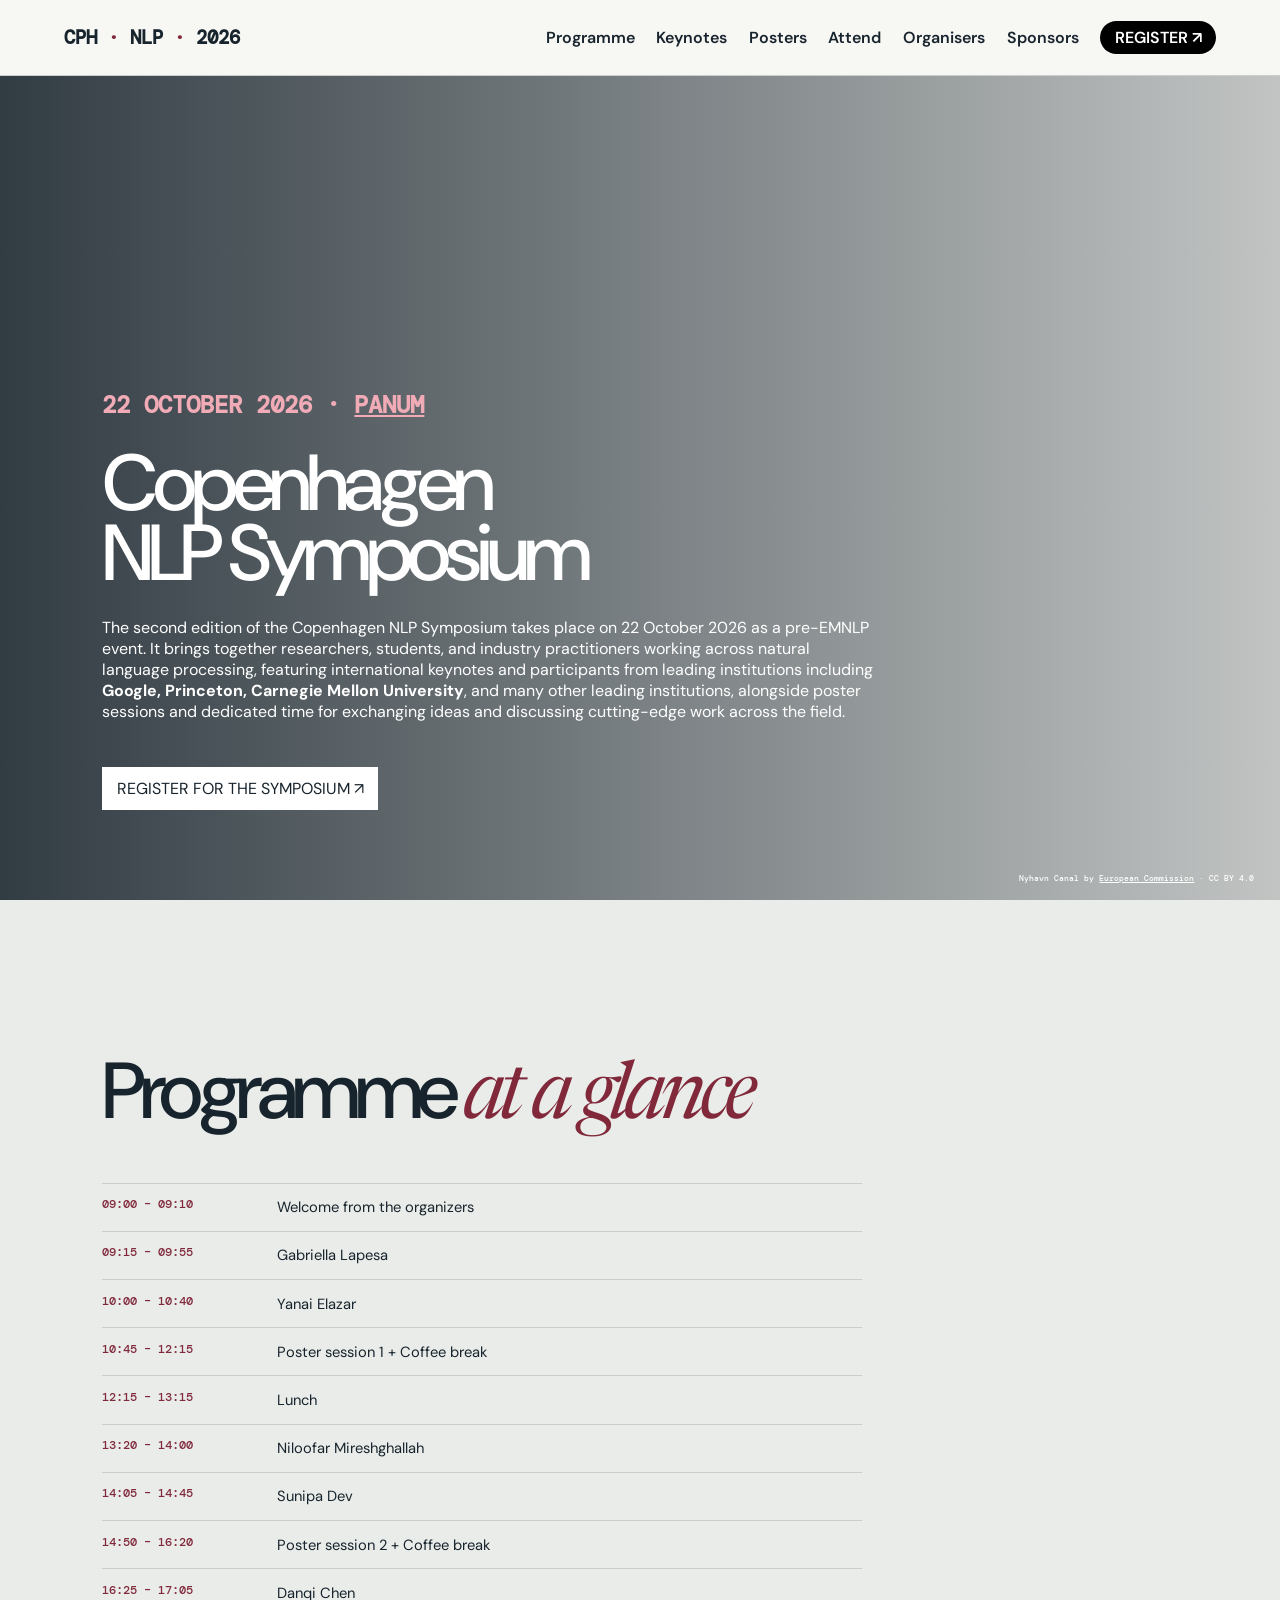
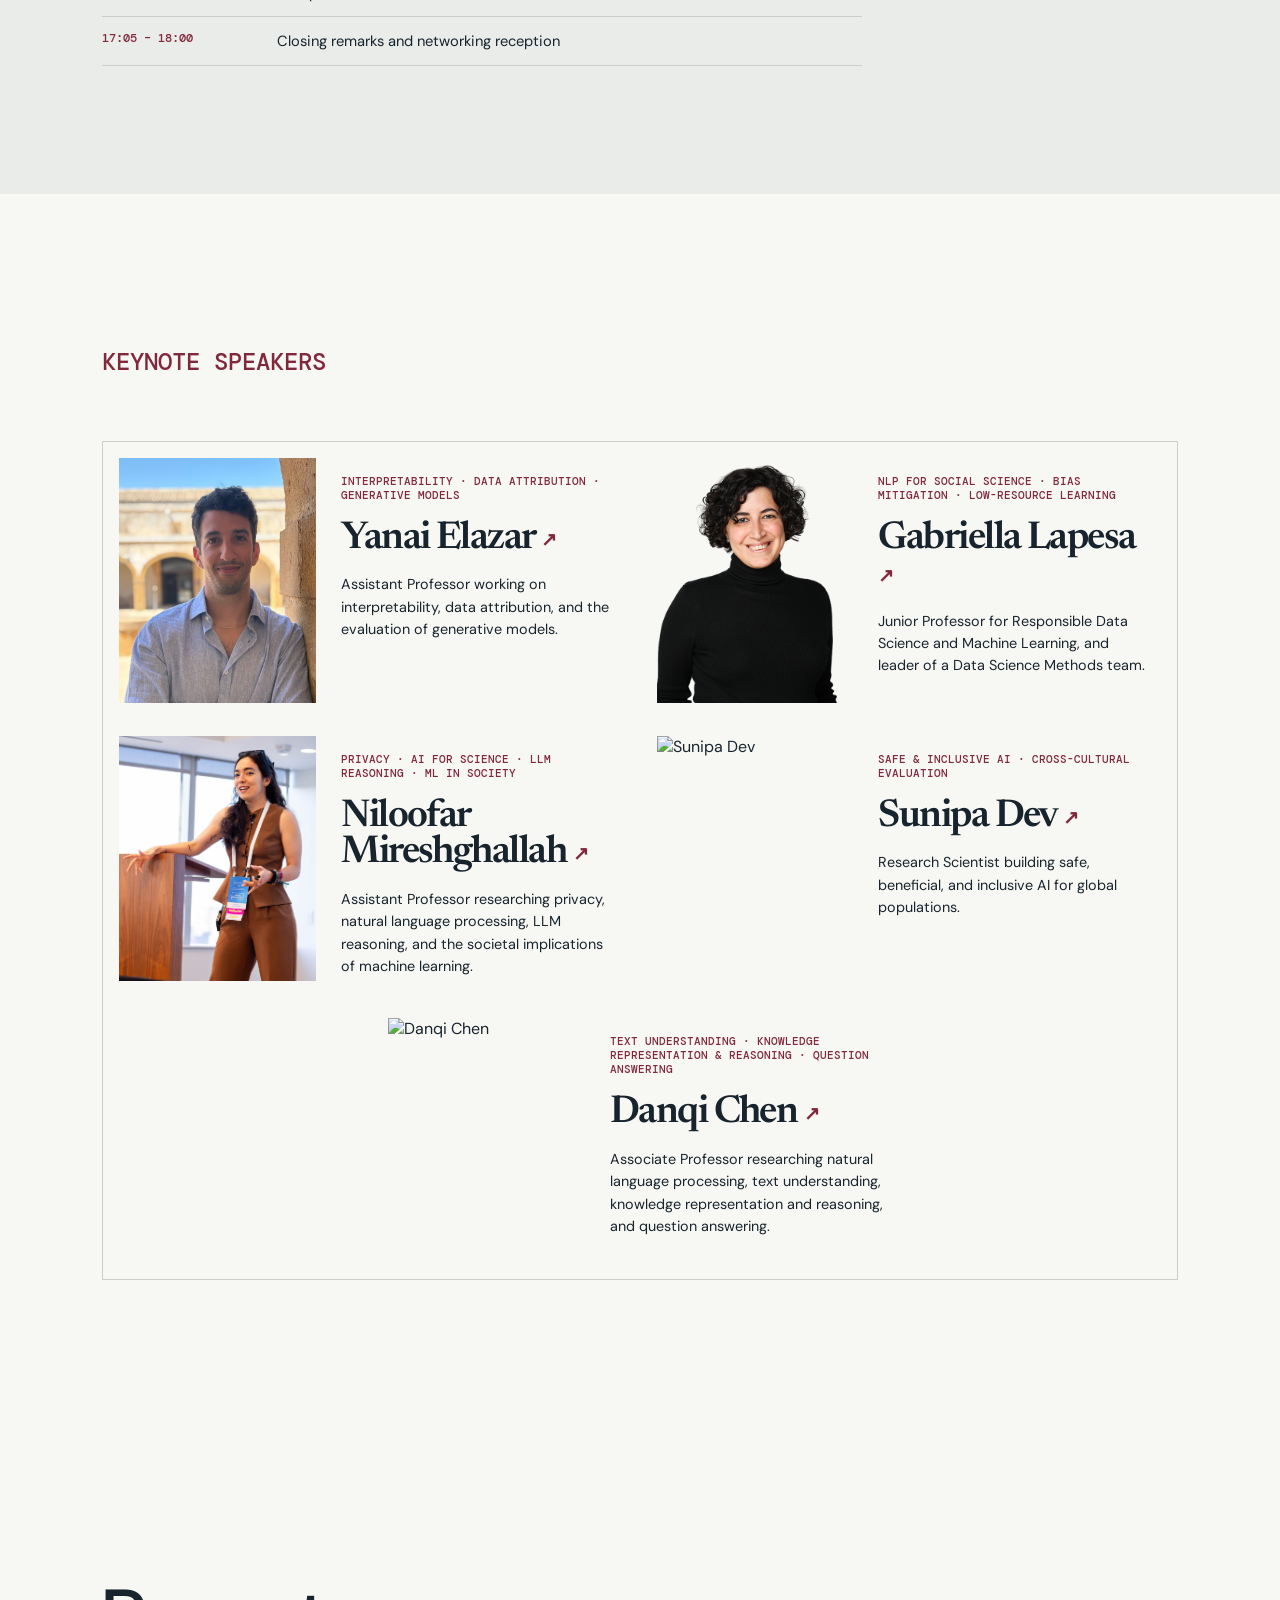
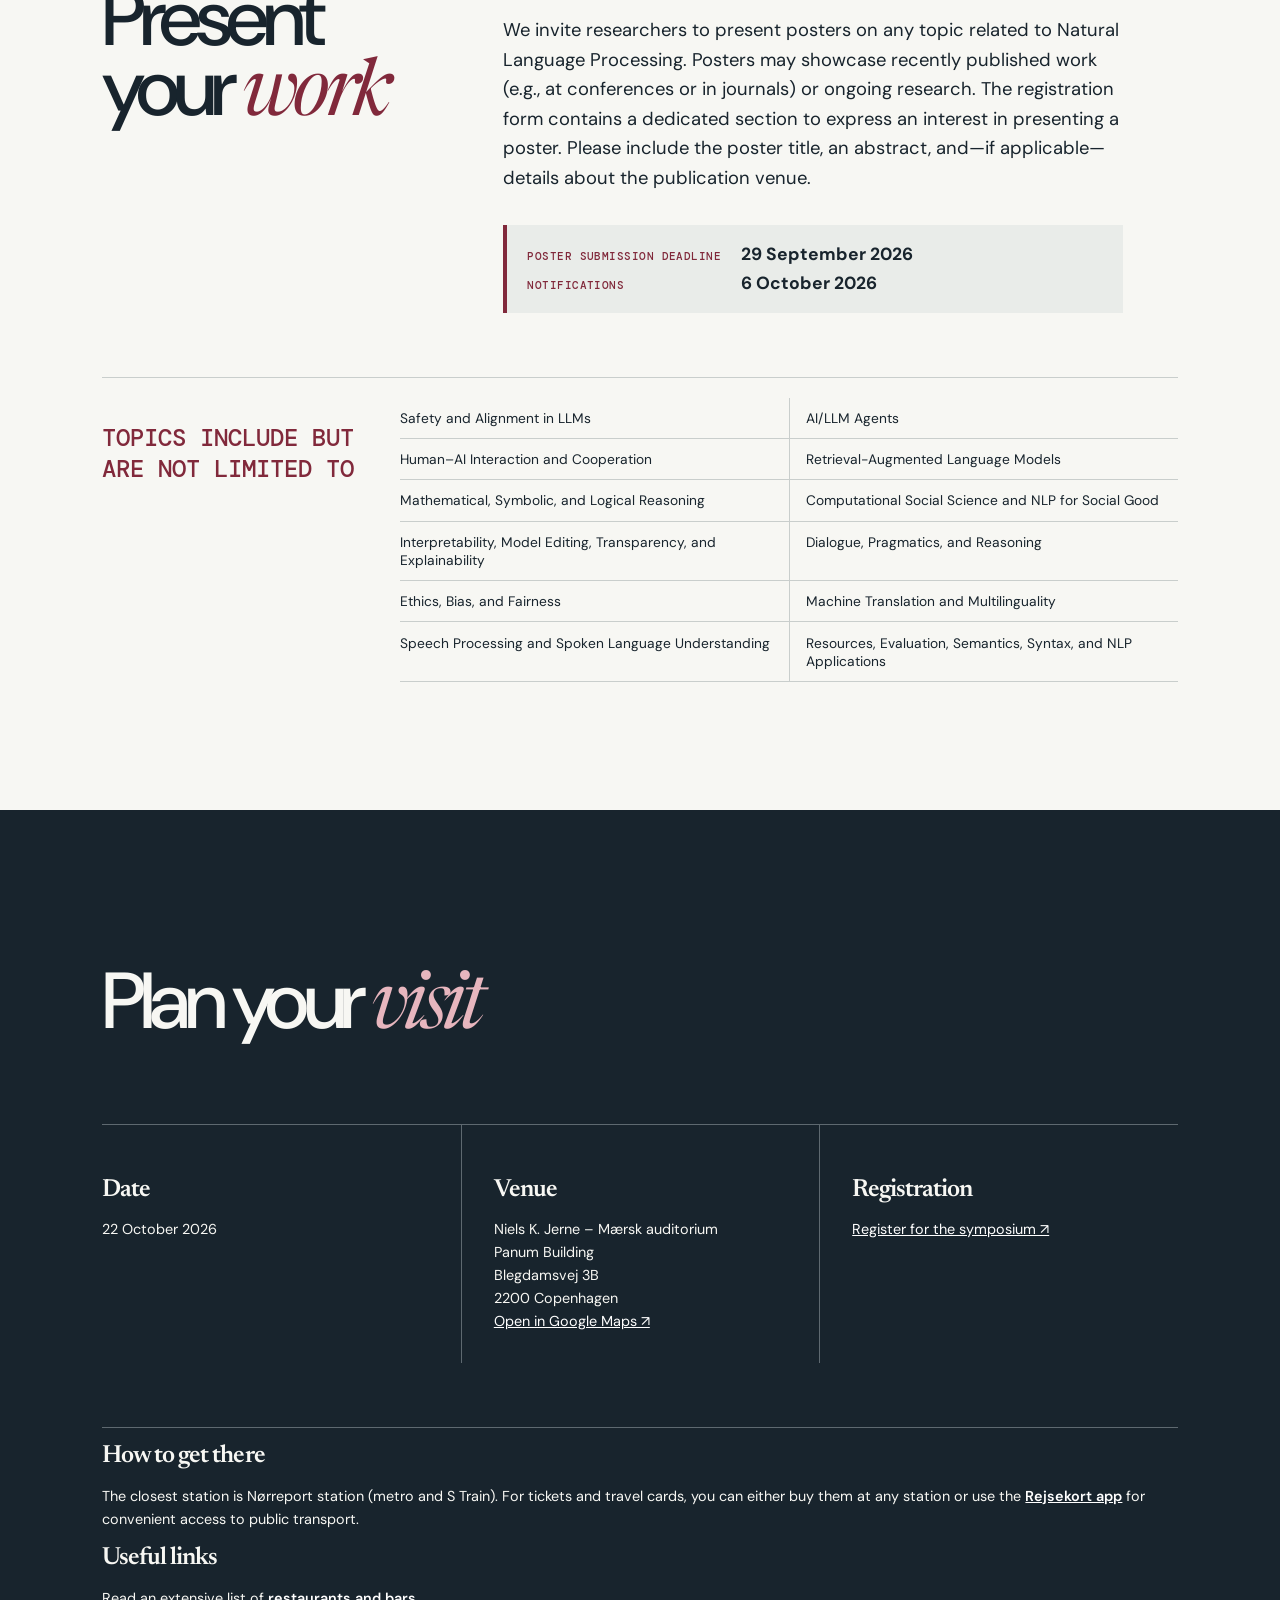
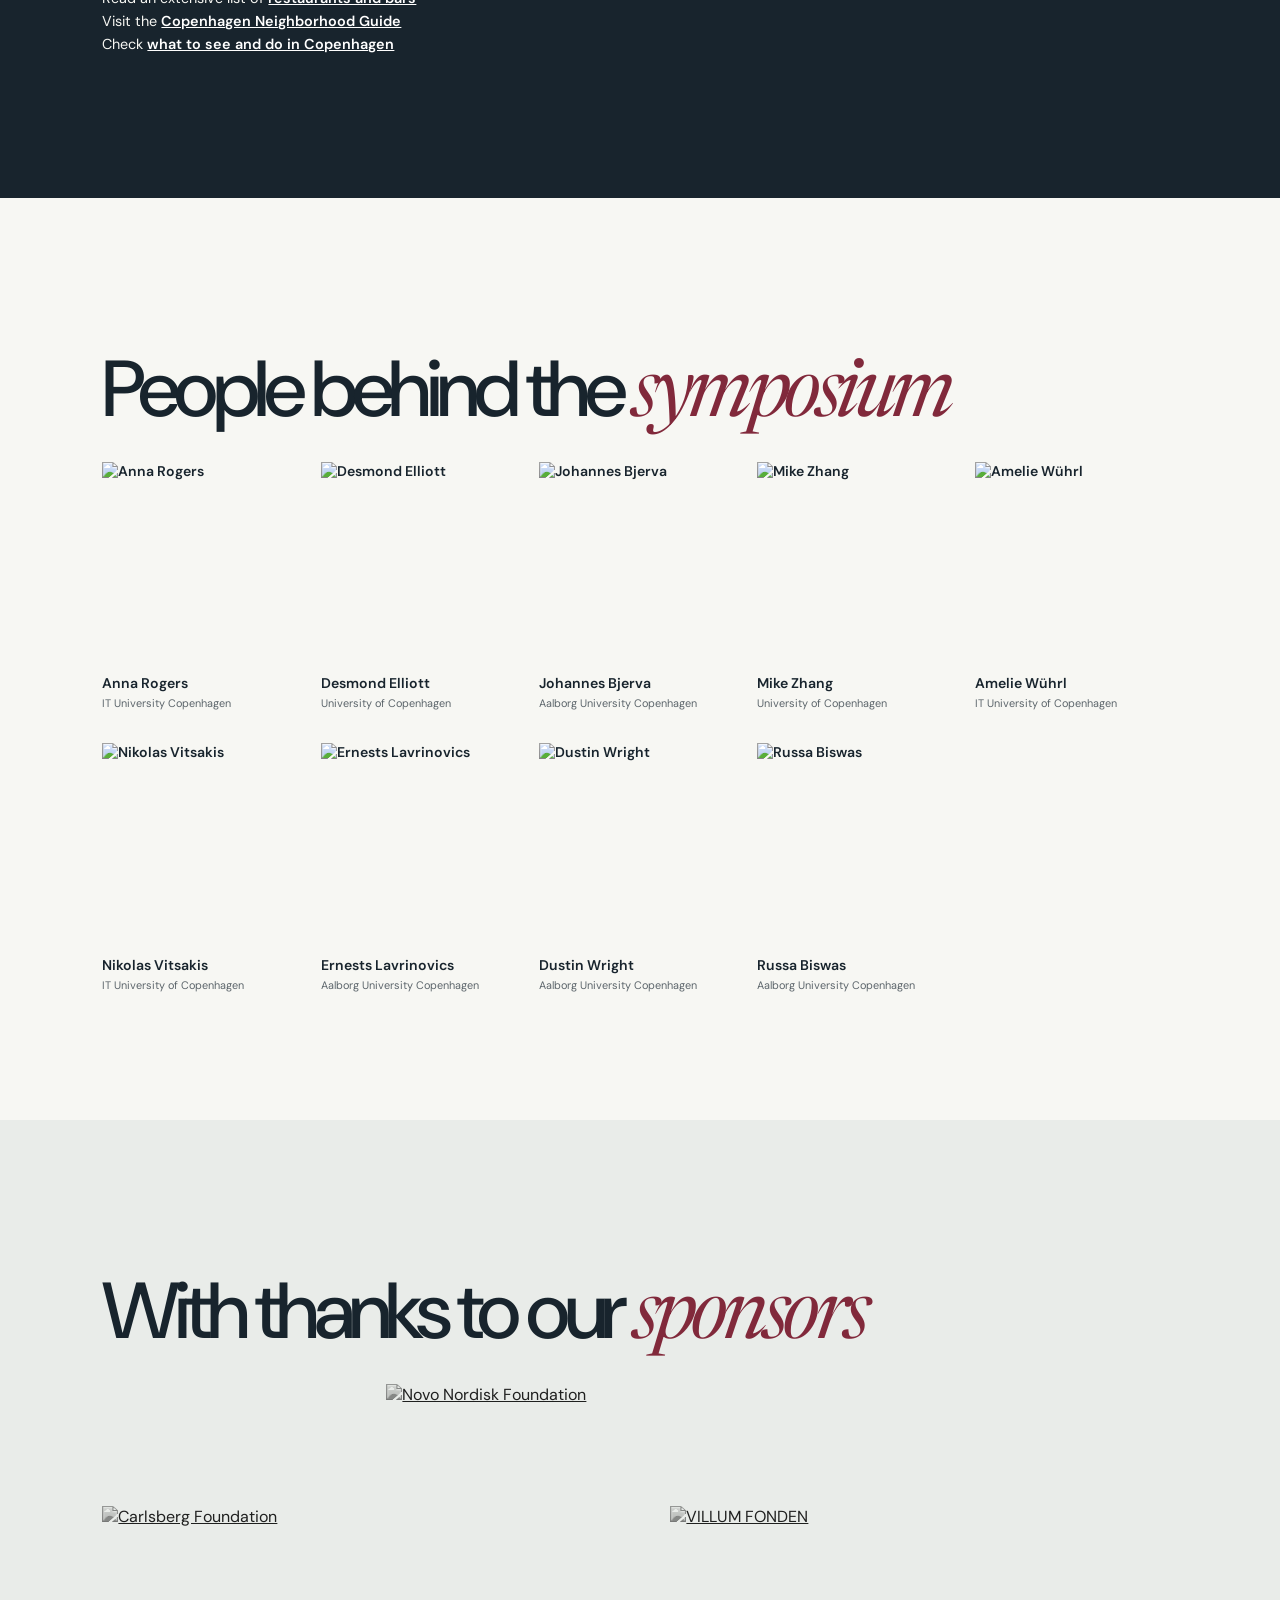
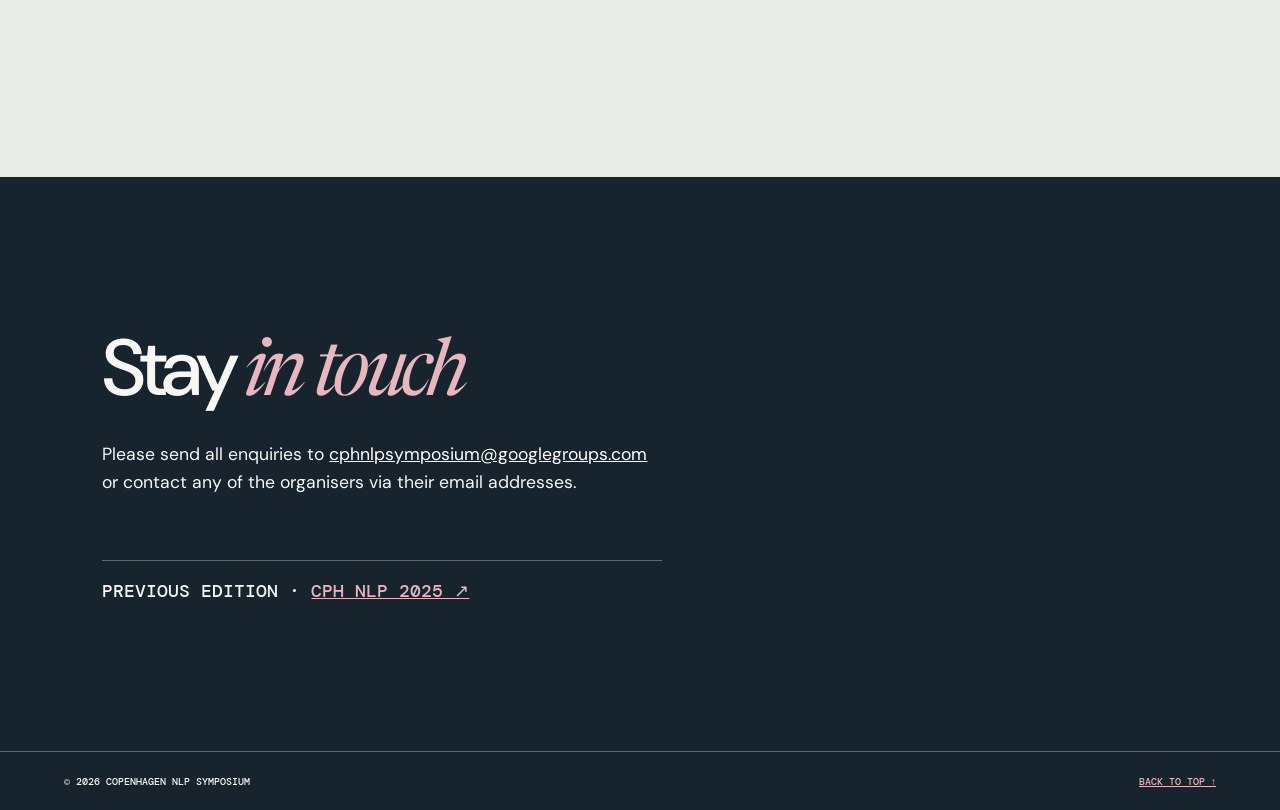
==== index.html @ a3a98eb3 "Add Danqi Chen keynote details" ====
<!doctype html><html lang="en"><head><meta charset="UTF-8"><meta name="viewport" content="width=device-width, initial-scale=1.0"><meta name="description" content="Copenhagen NLP Symposium 2026"><title>CPH NLP 2026</title><link rel="preconnect" href="https://fonts.googleapis.com"><link rel="preconnect" href="https://fonts.gstatic.com" crossorigin><link href="https://fonts.googleapis.com/css2?family=DM+Mono:wght@400;500&family=DM+Sans:wght@400;500;600;700&family=Newsreader:opsz,wght@6..72,400;6..72,500&display=swap" rel="stylesheet"><link rel="stylesheet" href="styles.css"></head>
<body><header><a class="brand" href="#top">CPH <i>·</i> NLP <i>·</i> 2026</a><button class="menu-button" aria-expanded="false">Menu <span>+</span></button><nav><a href="#programme">Programme</a><a href="#posters">Posters</a><a href="#attend">Attend</a><a href="#organisers">Organisers</a><a href="#sponsors">Sponsors</a>
    <a class="register" href="https://forms.cloud.microsoft/pages/responsepage.aspx?id=Sbrb9QbOb0msPgzxQ2HZNB6xMgb7fqxNl7Sm6MUOvjBUOUcyQ1lZTFZXTFFRRU5OQTFLNlY3Wjg5NS4u&route=shorturl" target="_blank">Register ↗</a>
</nav></header><main id="top">
<section class="hero"><div class="hero-image" role="img" aria-label="Nyhavn canal in Copenhagen"></div>
    <div class="shade"></div>
    <div class="hero-copy">
        <p class="label"><b>22 October 2026 · <a href="https://maps.google.com/?q=Niels+K.+Jerne+M%C3%A6rsk+Auditorium+Panum+Building+Blegdamsvej+3B+2200+Copenhagen" target="_blank">Panum</a></b></p>
        <h1>Copenhagen<br> NLP Symposium </h1>
        <p>The second edition of the Copenhagen NLP Symposium takes place on 22 October 2026 as a pre-EMNLP event. It brings together researchers, students, and industry practitioners working across natural language processing, featuring international keynotes and participants from leading institutions including <strong>Google, Princeton, Carnegie Mellon University</strong>, and many other leading institutions, alongside poster sessions and dedicated time for exchanging ideas and discussing cutting-edge work across the field.</p>
        <a class="hero-register" href="https://forms.cloud.microsoft/pages/responsepage.aspx?id=Sbrb9QbOb0msPgzxQ2HZNB6xMgb7fqxNl7Sm6MUOvjBUOUcyQ1lZTFZXTFFRRU5OQTFLNlY3Wjg5NS4u&route=shorturl">Register for the symposium ↗</a>
    </div>
        <small>Nyhavn Canal by <a href="https://commons.wikimedia.org/wiki/File:The_Nyhavn_Canal.jpg">European Commission</a> · CC BY 4.0</small>
    </section>
<section id="programme" class="pad pale"><p class="label"></p>
    <h2>Programme <em>at a glance</em></h2>
    <div class="schedule">
        <p><b>09:00 – 09:10</b> Welcome from the organizers</p>
        <p><b>09:15 – 09:55</b> Gabriella Lapesa</p>
        <p><b>10:00 – 10:40</b> Yanai Elazar</p>
        <p><b>10:45 – 12:15</b> Poster session 1 + Coffee break</p>
        <p><b>12:15 – 13:15</b> Lunch</p>
        <p><b>13:20 – 14:00</b> Niloofar Mireshghallah</p>
        <p><b>14:05 – 14:45</b> Sunipa Dev</p>
        <p><b>14:50 – 16:20</b> Poster session 2 + Coffee break</p>
        <p><b>16:25 – 17:05</b> Danqi Chen</p>
        <p><b>17:05 – 18:00</b> Closing remarks and networking reception</p>
    </div></section>
<section id="keynotes" class="pad"><p class="label">Keynote speakers</p>
    <div class="keynotes">
        <a href="https://yanaiela.github.io/" target="_blank"><img src="img/yanai-elazar.jpg" alt="Yanai Elazar"><div><p class="label">Interpretability · Data attribution · Generative models</p><h3>Yanai Elazar <span>↗</span></h3><p>Assistant Professor working on interpretability, data attribution, and the evaluation of generative models.</p></div></a>
        <a href="https://www.gesis.org/en/institute/about-us/staff/person/Gabriella.Lapesa" target="_blank"><img src="img/gabriella-lapesa.png" alt="Gabriella Lapesa"><div><p class="label">NLP for social science · Bias mitigation · Low-resource learning</p><h3>Gabriella Lapesa <span>↗</span></h3><p>Junior Professor for Responsible Data Science and Machine Learning, and leader of a Data Science Methods team.</p></div></a>
        <a href="https://mireshghallah.github.io/" target="_blank"><img src="img/niloofar-mireshghallah.jpg" alt="Niloofar Mireshghallah"><div><p class="label">Privacy · AI for Science · LLM reasoning · ML in Society</p><h3>Niloofar Mireshghallah <span>↗</span></h3><p>Assistant Professor researching privacy, natural language processing, LLM reasoning, and the societal implications of machine learning.</p></div></a>
        <a href="https://sunipa.github.io/" target="_blank"><img src="https://sunipa.github.io/images/IMG_5932.jpg" alt="Sunipa Dev"><div><p class="label">Safe &amp; inclusive AI · Cross-cultural evaluation</p><h3>Sunipa Dev <span>↗</span></h3><p>Research Scientist building safe, beneficial, and inclusive AI for global populations.</p></div></a>
        <a href="https://www.cs.princeton.edu/~danqic/index.html" target="_blank"><img src="https://www.cs.princeton.edu/~danqic/images/danqi_2025.jpg" alt="Danqi Chen"><div><p class="label">Text understanding · Knowledge representation &amp; reasoning · Question answering</p><h3>Danqi Chen <span>↗</span></h3><p>Associate Professor researching natural language processing, text understanding, knowledge representation and reasoning, and question answering.</p></div></a>
    </div>
</section>
<section id="posters" class="pad"><p class="label"></p>
    <div class="split wide"><h2>Present your <em>work</em></h2>
    <div><p>We invite researchers to present posters on any topic related to Natural Language Processing. Posters may showcase recently published work (e.g., at conferences or in journals) or ongoing research. The registration form contains a dedicated section to express an interest in presenting a poster. Please include the poster title, an abstract, and—if applicable—details about the publication venue.</p><p class="poster-dates"><span>Poster submission deadline</span><strong>29 September 2026</strong><span>Notifications</span><strong>6 October 2026</strong></p></div></div>
    <div class="topics">
        <p class="label">Topics include but are not limited to</p>
        <ul><li>Safety and Alignment in LLMs</li>
            <li>AI/LLM Agents</li>
            <li>Human–AI Interaction and Cooperation</li>
            <li>Retrieval-Augmented Language Models</li>
            <li>Mathematical, Symbolic, and Logical Reasoning</li>
            <li>Computational Social Science and NLP for Social Good</li>
            <li>Interpretability, Model Editing, Transparency, and Explainability</li>
            <li>Dialogue, Pragmatics, and Reasoning</li>
            <li>Ethics, Bias, and Fairness</li>
            <li>Machine Translation and Multilinguality</li>
            <li>Speech Processing and Spoken Language Understanding</li>
            <li>Resources, Evaluation, Semantics, Syntax, and NLP Applications</li>
        </ul></div>
        <p class="notice">Submission and registration deadlines for 2026 will be announced soon.

        </p></section>
<section id="attend" class="pad dark"><p class="label">
</p><h2>Plan your <em>visit</em></h2><div class="cards">
    <article><h3>Date</h3><p>22 October 2026</p></article><article>
        <h3>Venue</h3><p>Niels K. Jerne – Mærsk auditorium<br>Panum Building<br>Blegdamsvej 3B<br>2200 Copenhagen<br>
            <a href="https://maps.google.com/?q=Niels+K.+Jerne+M%C3%A6rsk+Auditorium+Panum+Building+Blegdamsvej+3B+2200+Copenhagen" target="_blank">Open in Google Maps ↗</a>
        </p></article><article><h3>Registration</h3><p><a href="https://forms.cloud.microsoft/pages/responsepage.aspx?id=Sbrb9QbOb0msPgzxQ2HZNB6xMgb7fqxNl7Sm6MUOvjBUOUcyQ1lZTFZXTFFRRU5OQTFLNlY3Wjg5NS4u&route=shorturl" target="_blank">Register for the symposium ↗</a></p>
        </article></div><div class="dining"><h3>How to get there</h3><p>The closest station is Nørreport station (metro and S Train). For tickets and travel cards, you can either buy them at any station or use the <a href="https://www.rejsekort.dk/" target="_blank">Rejsekort app</a> for convenient access to public transport.</p>
            <h3>Useful links</h3><p>Read an extensive list of 
                <a href="https://www.visitcopenhagen.com/best-restaurants-copenhagen" target="_blank">restaurants and bars</a><br>
                Visit the <a href="https://www.visitcopenhagen.com/copenhagen/neighbourhoods/guides" target="_blank">Copenhagen Neighborhood Guide</a><br>
                Check <a href="https://www.visitcopenhagen.com/copenhagen/activities/see-and-do" target="_blank">what to see and do in Copenhagen</a></p>
<!-- <h3>Dining near the venue</h3><p><a href="https://www.slurpramen.dk/">Slurp Ramen Joint</a> · Japanese ramen · Nansensgade 90<br><a href="https://hanoialleycph.dk/en/" >Hanoi Alley</a> · Vietnamese · Nørrebrogade 62A<br><a href="https://torvehallernekbh.dk/">Torvehallerne KBH</a> · Food market · Frederiksborggade 21<br><a href="https://www.flindtorsted.cafe/">Flindt & Ørsted</a> · Café and bar · Nørre Farimagsgade 6<br><a href="https://sporvejen.dk/">Sporvejen</a> · Burgers · Gråbrødretorv 17<br><a href="https://www.diamondslice.dk/blagardsplads">Diamond Slice</a> · Pizza · Blågårdsgade 27</p> -->
</div></section>
<section id="organisers" class="pad"><p class="label"></p>
    <h2>People behind the <em>symposium</em></h2>
    <div class="people">
    <a href="https://annargrs.github.io/"><img src="https://raw.githubusercontent.com/cphNLP/cphnlp.github.io/master/2025/img/aro.jpg" alt="Anna Rogers">Anna Rogers<small>IT University Copenhagen</small></a>
    <a href="https://elliottd.github.io/"><img src="https://raw.githubusercontent.com/cphNLP/cphnlp.github.io/master/2025/img/desmond.jpg" alt="Desmond Elliott">Desmond Elliott<small>University of Copenhagen</small></a>
    <a href="https://vbn.aau.dk/da/persons/jbjerva"><img src="https://raw.githubusercontent.com/cphNLP/cphnlp.github.io/master/2025/img/jb.jpg" alt="Johannes Bjerva">Johannes Bjerva<small>Aalborg University Copenhagen</small></a>
    <a href="https://vbn.aau.dk/da/persons/elav"><img src="https://raw.githubusercontent.com/cphNLP/cphnlp.github.io/master/2025/img/EL.png" alt="Ernests Lavrinovics">Ernests Lavrinovics<small>Aalborg University Copenhagen</small></a>
    <a href="https://vbn.aau.dk/en/persons/rubi"><img src="https://raw.githubusercontent.com/cphNLP/cphnlp.github.io/master/2025/img/Russa.png" alt="Russa Biswas">Russa Biswas<small>Aalborg University Copenhagen</small></a>
</div>
</section>


<section id="sponsors" class="pad pale"><p class="label"></p>
    <h2>With thanks to our <em>sponsors</em></h2><div class="sponsors">
        <a href="https://www.carlsbergfondet.dk/" target="_blank"><img src="https://raw.githubusercontent.com/cphNLP/cphnlp.github.io/master/2025/img/Carlsbergfondet_logo_DK_RGB_GREEN.jpg" alt="Carlsberg Foundation"></a>
        <a class="novo" href="https://novonordiskfonden.dk/en/" target="_blank">Novo Nordisk Fonden</a>
        <a href="https://www.villumfonden.dk/" target="_blank"><img src="https://raw.githubusercontent.com/cphNLP/cphnlp.github.io/master/2025/img/villum_fonden_logo_sort.png" alt="VILLUM FONDEN"></a>
    </div>
</section>
<section class="pad dark contact"><p class="label"></p>
    <h2>Stay <em>in touch</em></h2><p>Please send all enquiries to <a href="mailto:cphnlpsymposium@googlegroups.com">cphnlpsymposium@googlegroups.com</a> or contact any of the organisers via their email addresses.</p>
    <p class="previous">Previous edition · <a href="https://web.archive.org/web/202506/https://cphnlp.github.io/" target="_blank">CPH NLP 2025 ↗</a></p>
</section></main>
<footer>© 2026 Copenhagen NLP Symposium <a href="#top">Back to top ↑</a></footer>
<script src="script.js"> </script>
</body>
</html>
---- styles.css ----
:root{--ink:#18242d;--paper:#f7f7f3;--pale:#e9ece9;--line:#c9cecc;--accent:#81293b}*{box-sizing:border-box}html{scroll-behavior:smooth}body{margin:0;background:var(--paper);color:var(--ink);font-family:"DM Sans",sans-serif}a{color:inherit}header{height:76px;display:flex;align-items:center;justify-content:space-between;padding:0 5vw;border-bottom:1px solid var(--line);position:sticky;top:0;background:var(--paper);z-index:2}.brand{font:700 1.2rem "DM Mono";letter-spacing:normal;text-decoration:none}.brand i,.label,h2 em{color:var(--accent)}sup{font: size 0.5em;}nav{display:flex;gap:1.35rem;font-size:medium;font-weight:600}nav a{text-decoration:none}.menu-button{display:none}.hero{height:calc(100vh - 76px);min-height:540px;position:relative;color:white;display:flex;align-items:end}.hero-image,.shade{position:absolute;inset:0}.hero-image{background:url("https://commons.wikimedia.org/wiki/Special:FilePath/Copenhagen_panorama.jpg") center/cover;filter:grayscale(1)}.shade{background:linear-gradient(90deg,rgba(15,27,36,.85),rgba(15,27,36,.23))}.hero-copy{position:relative;padding:0 8vw 7vw;max-width:980px}.label{font:500 1.5em "DM Mono";text-transform:uppercase;letter-spacing:normal}.hero .label{color:#f1abb7}.hero h1,h2{font:500 clamp(3.7rem,8vw,8.5rem)/.88 "Newsreader";letter-spacing:-.06em;margin:1.8rem 0}.hero-copy>p:last-child{max-width:330px;line-height:1.55}.hero small{position:absolute;right:2vw;bottom:1rem;z-index:1;font:500 .52rem "DM Mono"}.pad{padding:8rem 8vw}.split{display:grid;grid-template-columns:1fr 2fr;gap:5vw}.split h2{margin:0}.split>div>p{font-size:1.15rem;line-height:1.6;max-width:620px;margin:2rem 0 0}.pale{background:var(--pale)}.programme h2{margin:3rem 0}.cards{display:grid;grid-template-columns:repeat(3,1fr);border-top:1px solid var(--line);margin-top:5rem}.cards article{padding:1.3rem 2rem 1rem 0;min-height:180px}.cards article+article{padding-left:2rem;border-left:1px solid var(--line)}.cards b{font:500 .7rem "DM Mono";color:var(--accent)}h3{font:600 1.55rem "Newsreader";letter-spacing:-.04em;margin:2rem 0 .6rem}.cards p,.dining p{font-size:.9rem;line-height:1.6}.wide{margin-top:3rem}.topics{border-top:1px solid var(--line);margin-top:4rem;padding-top:1.2rem;display:grid;grid-template-columns:1fr 3fr;gap:3vw}.topics ul{margin:0;padding:0;list-style:none;display:grid;grid-template-columns:1fr 1fr}.topics li{font-size:.86rem;padding:.7rem 1rem .7rem 0;border-bottom:1px solid var(--line)}.topics li:nth-child(even){padding-left:1rem;border-left:1px solid var(--line)}.notice{border-left:3px solid var(--accent);padding-left:1rem;margin-top:3rem}.dark{background:var(--ink);color:var(--paper)}.dark .label,.dark h2 em{color:#e7b6be}.dark a{color:white}.dark .cards{border-color:#5e6970}.dark .cards article+article{border-color:#5e6970}.dark .cards b{color:#e7b6be}.dining{margin-top:4rem;padding-top:1rem;border-top:1px solid #5e6970}.dining h3{margin:0 0 1rem}.dining a{font-weight:600}.people{display:grid;grid-template-columns:repeat(5,1fr);gap:2rem 1rem}.people a{text-decoration:none;font-weight:600;font-size:.88rem}.people img{width:100%;aspect-ratio:1;object-fit:cover;display:block;filter:grayscale(1);margin-bottom:.65rem}.people small{display:block;font-size:.68rem;font-weight:400;line-height:1.35;color:#5c656b;margin-top:.25rem}.sponsors{display:flex;align-items:center;gap:5vw;flex-wrap:wrap}.sponsors a{width:min(220px,28%)}.sponsors img{width:100%;display:block;filter:grayscale(1);mix-blend-mode:multiply}.contact>p:not(.label){font-size:1.1rem;line-height:1.6;max-width:560px}.previous{margin-top:4rem;border-top:1px solid #5e6970;padding-top:1rem;font:500 .75rem "DM Mono";text-transform:uppercase}.previous a{color:#e7b6be}footer{padding:1.4rem 5vw;background:var(--ink);color:var(--paper);border-top:1px solid #5e6970;font:500 .62rem "DM Mono";text-transform:uppercase;display:flex;justify-content:space-between}footer a{color:#e7b6be}@media(max-width:700px){header{height:65px;padding:0 6vw}nav{display:none;position:absolute;top:64px;left:0;right:0;background:var(--paper);padding:1.5rem 6vw;flex-direction:column}nav.open{display:flex}.menu-button{display:block;border:0;background:none;font:500 .7rem "DM Mono";text-transform:uppercase}.hero{height:calc(100vh - 65px)}.hero-copy,.pad{padding-left:6vw;padding-right:6vw}.hero-copy{padding-bottom:5rem}.hero h1,h2{font-size:15vw}.hero small{left:6vw;right:auto}.split,.topics{display:block}.split>div{margin-top:2.5rem}.cards,.topics ul{grid-template-columns:1fr;margin-top:3rem}.cards article,.cards article+article{border-left:0;border-bottom:1px solid var(--line);padding:1.2rem 0;min-height:auto}.dark .cards article,.dark .cards article+article{border-color:#5e6970}.topics li:nth-child(even){padding-left:0;border-left:0}.people{grid-template-columns:repeat(2,1fr)}.sponsors{display:grid;grid-template-columns:1fr 1fr;gap:2rem}.sponsors a{width:100%}.pad{padding-top:5rem;padding-bottom:5rem}}
.hero-image{background:url("https://commons.wikimedia.org/wiki/Special:FilePath/The_Nyhavn_Canal.jpg") center/cover;filter:none}.register,.hero-register{display:inline-block;background:#fff;color:var(--ink)!important;padding:.7rem .9rem;text-decoration:none;font:600 "DM Mono";text-transform:uppercase}.hero-register{margin-top:1.8rem}.portrait{display:grid;place-items:center;width:100%;aspect-ratio:1;background:var(--pale);color:var(--accent);font:500 2rem "Newsreader";margin-bottom:.65rem}.new-person{color:var(--ink)}.new-person img,.people img{filter:none}.hero h1,h2{font-family:"DM Sans",sans-serif;font-size:clamp(3.1rem,6.2vw,6.7rem);letter-spacing:-.07em}.hero h1 em,h2 em{font-family:"Newsreader",serif;font-weight:400}.programme-note{max-width:620px;line-height:1.55}.schedule{margin-top:3rem;border-top:1px solid var(--line);max-width:760px}.schedule p{display:grid;grid-template-columns:175px 1fr;margin:0;padding:.85rem 0;border-bottom:1px solid var(--line);font-size:.92rem}.schedule b{font:500 .72rem "DM Mono";color:var(--accent)}
.keynotes{display:grid;grid-template-columns:repeat(2,minmax(0,1fr));gap:1px;background:var(--line);border:1px solid var(--line);margin-top:4rem}.keynotes a{display:grid;grid-template-columns:minmax(150px,.82fr) 1.18fr;gap:1.6rem;background:var(--paper);padding:1rem;text-decoration:none;transition:background .2s ease}.keynotes a:hover{background:#f0f1ed}.keynotes img{width:100%;aspect-ratio:4/5;object-fit:cover;display:block}.keynotes>a>div{padding:1rem .5rem .5rem 0}.keynotes .label{margin:0;color:var(--accent);font-size:.7rem}.keynotes h3{font-size:clamp(2rem,3vw,3rem);line-height:.95;margin:1.2rem 0 1rem}.keynotes h3 span{color:var(--accent);font-family:"DM Mono";font-size:.5em;vertical-align:middle}.keynotes div>p:last-child{font-size:.9rem;line-height:1.55;margin:0}@media(max-width:900px){.keynotes{grid-template-columns:1fr}.keynotes a{grid-template-columns:190px 1fr}}@media(max-width:500px){.keynotes a{grid-template-columns:1fr;gap:0}.keynotes img{aspect-ratio:1/1}.keynotes>a>div{padding:.8rem .2rem .2rem}.keynotes h3{font-size:2.5rem}}
.poster-deadline{display:flex;align-items:baseline;gap:.8rem;flex-wrap:wrap;max-width:620px!important;margin:1.8rem 0 0!important;padding:1rem 1.1rem;background:var(--paper);color:var(--ink);border-left:4px solid var(--accent);font-size:.82rem;line-height:1.4}.poster-deadline span{font:500 .65rem "DM Mono";text-transform:uppercase;letter-spacing:.05em;color:var(--accent)}.poster-deadline strong{font-size:1rem}.poster-deadline small{font-size:.78rem}@media(max-width:500px){.poster-deadline{gap:.35rem 1rem}.poster-deadline strong{width:100%}}
.deadline-ticker{overflow:hidden;background:var(--accent);color:var(--paper);white-space:nowrap}.deadline-ticker__track{display:flex;width:max-content;animation:deadline-scroll 24s linear infinite}.deadline-ticker span{display:block;padding:.72rem 2.5rem;font:500 1.5em "DM Mono";letter-spacing:.04em;text-transform:uppercase}.deadline-ticker b{color:#f1abb7;font-weight:500}@keyframes deadline-scroll{to{transform:translateX(-50%)}}@media(prefers-reduced-motion:reduce){.deadline-ticker__track{animation:none}}@media(max-width:700px){.deadline-ticker span{padding:.65rem 1.5rem;font-size:1.1em}}.poster-dates{display:grid;grid-template-columns:auto 1fr;gap:.35rem 1.25rem;align-items:baseline;margin:2rem 0 0!important;padding:1.1rem 1.25rem;border-left:4px solid var(--accent);background:var(--pale);font-size:1.1rem!important;line-height:1.35!important;font-weight:700}.poster-dates span{font:500 .7rem "DM Mono";text-transform:uppercase;letter-spacing:.04em;color:var(--accent)}.poster-dates strong{font-weight:700}@media(max-width:500px){.poster-dates{grid-template-columns:1fr;gap:.2rem;padding:1rem}.poster-dates strong{margin-bottom:.55rem}}
.register{display:inline-flex;align-items:center;background:#000;color:#fff!important;border-radius:999px;font:inherit;line-height:1;padding:.55rem .9rem;box-shadow:none;transition:background .2s ease}.register:hover{background:#333;box-shadow:none;transform:none}nav{align-items:center}
.keynotes a:last-child{grid-column:1 / -1;width:calc(50% - .5px);justify-self:center}
@media(max-width:900px){.keynotes a:last-child{width:100%}}
.keynotes{background:var(--paper)}
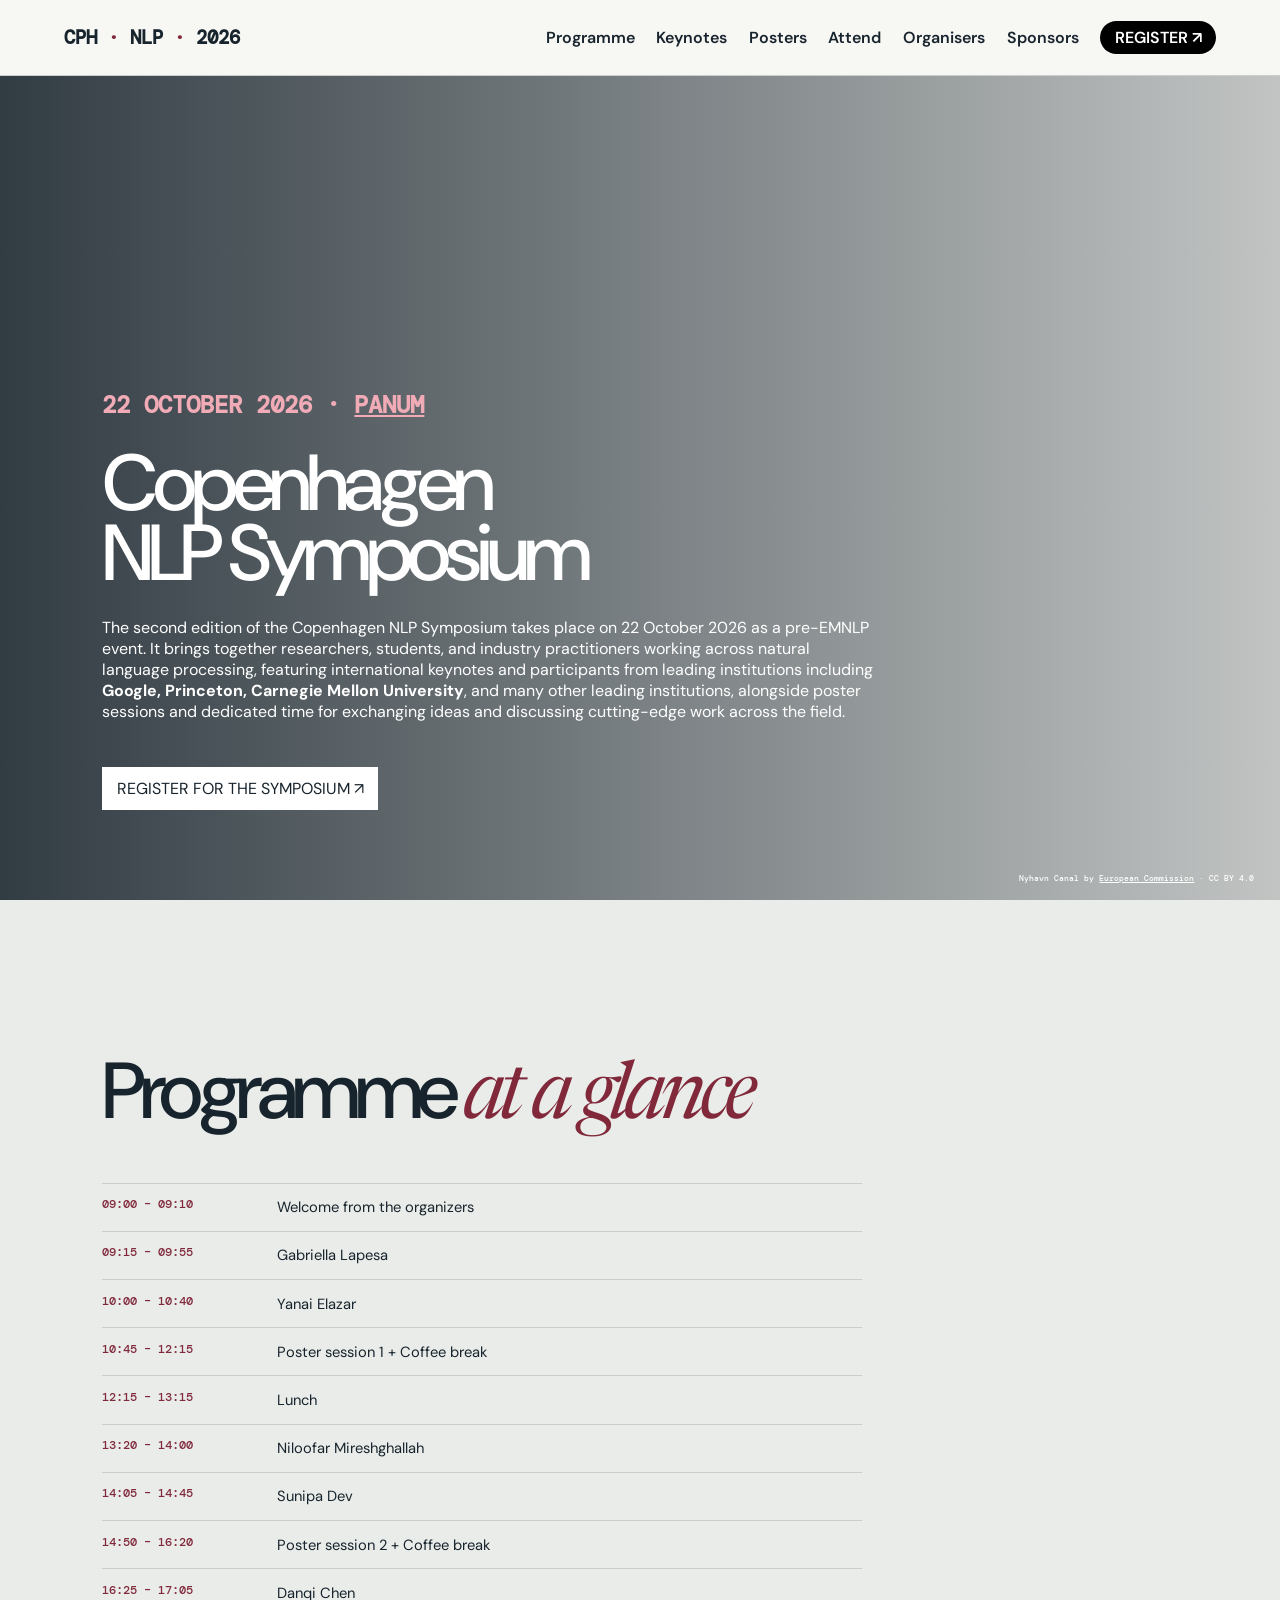
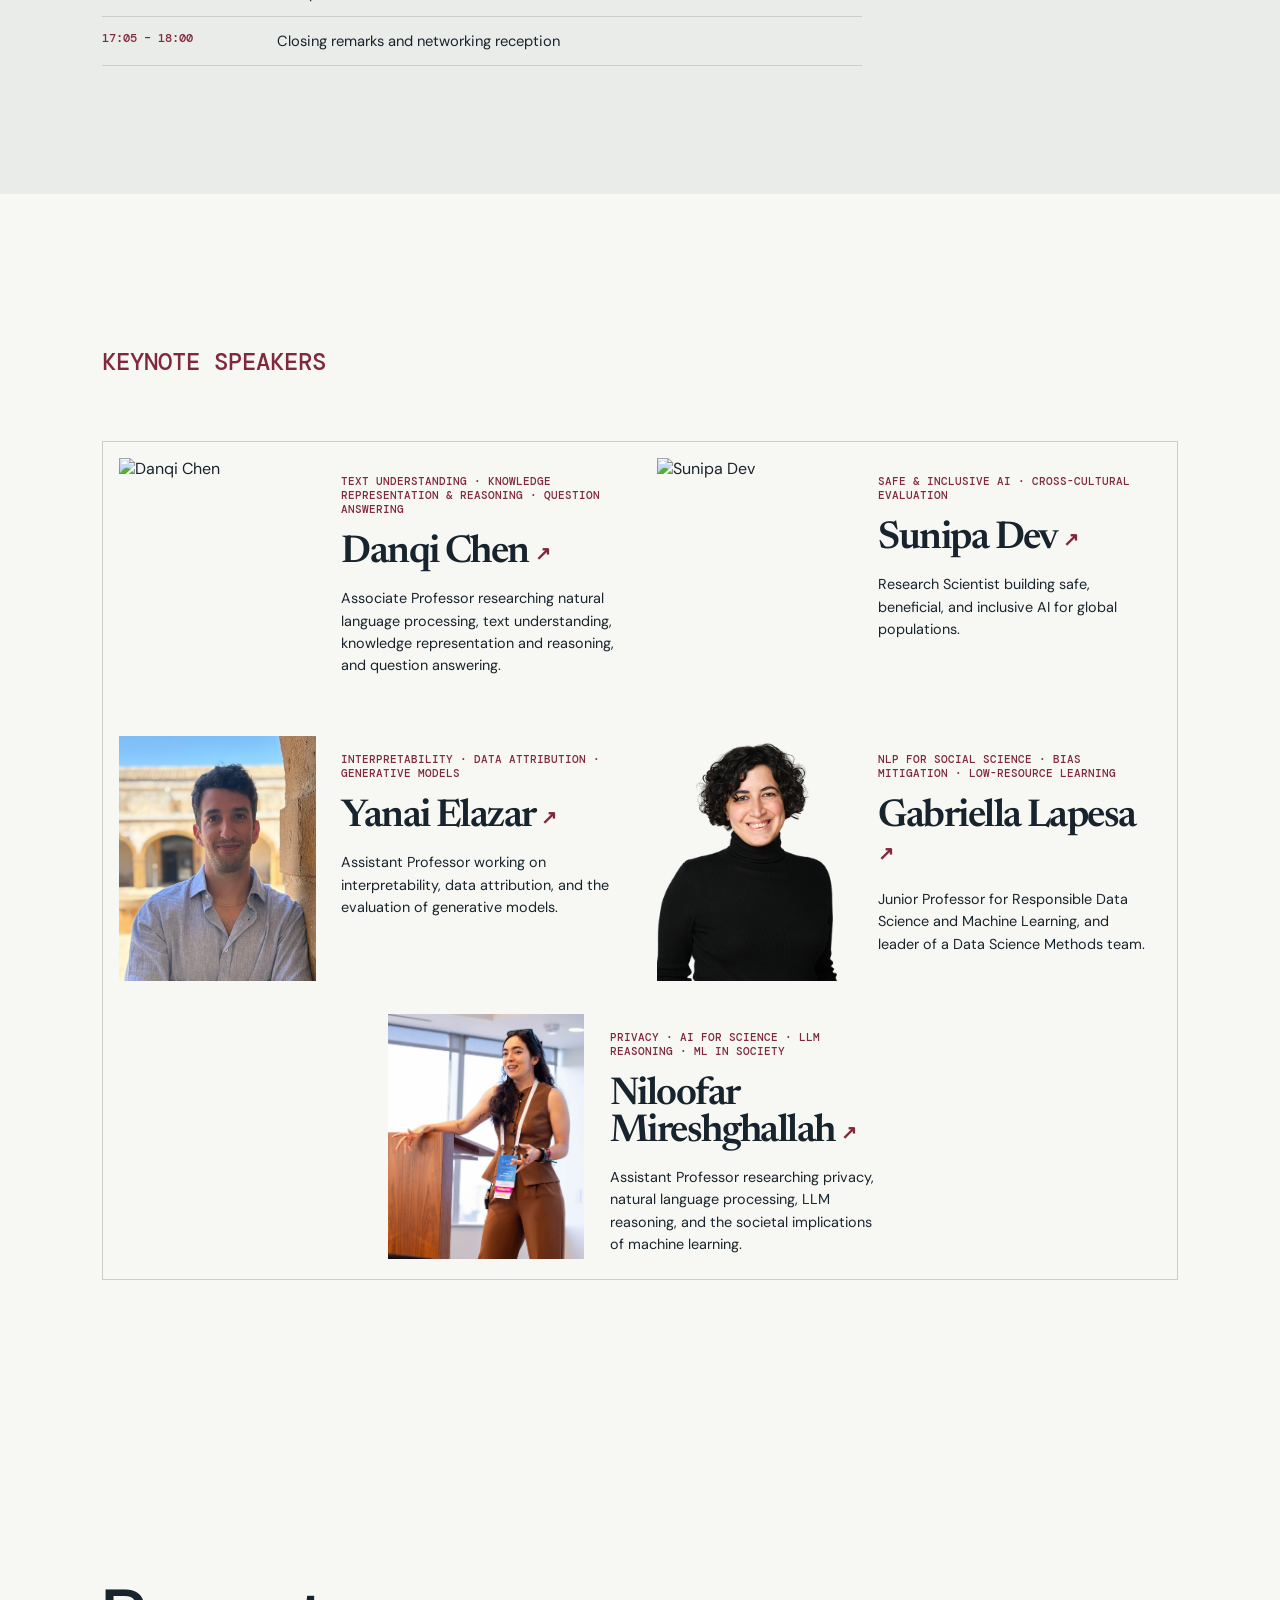
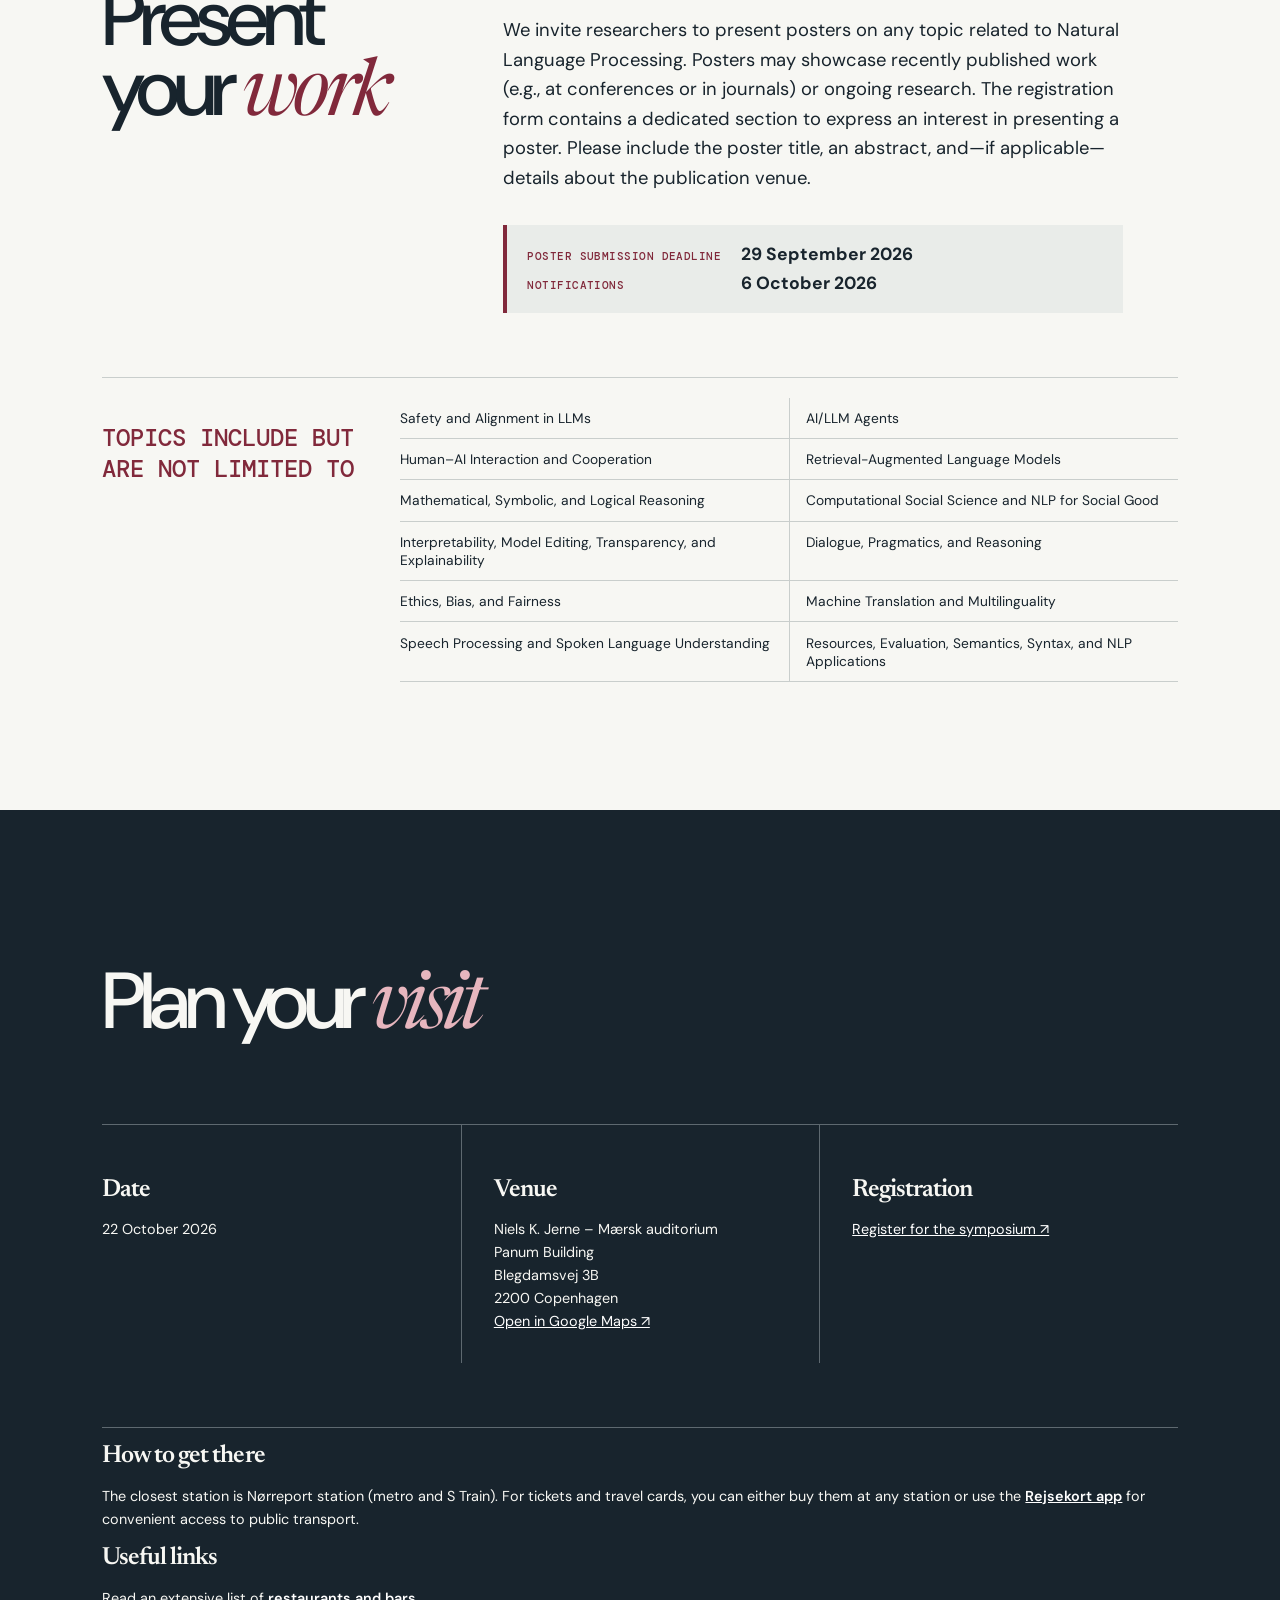
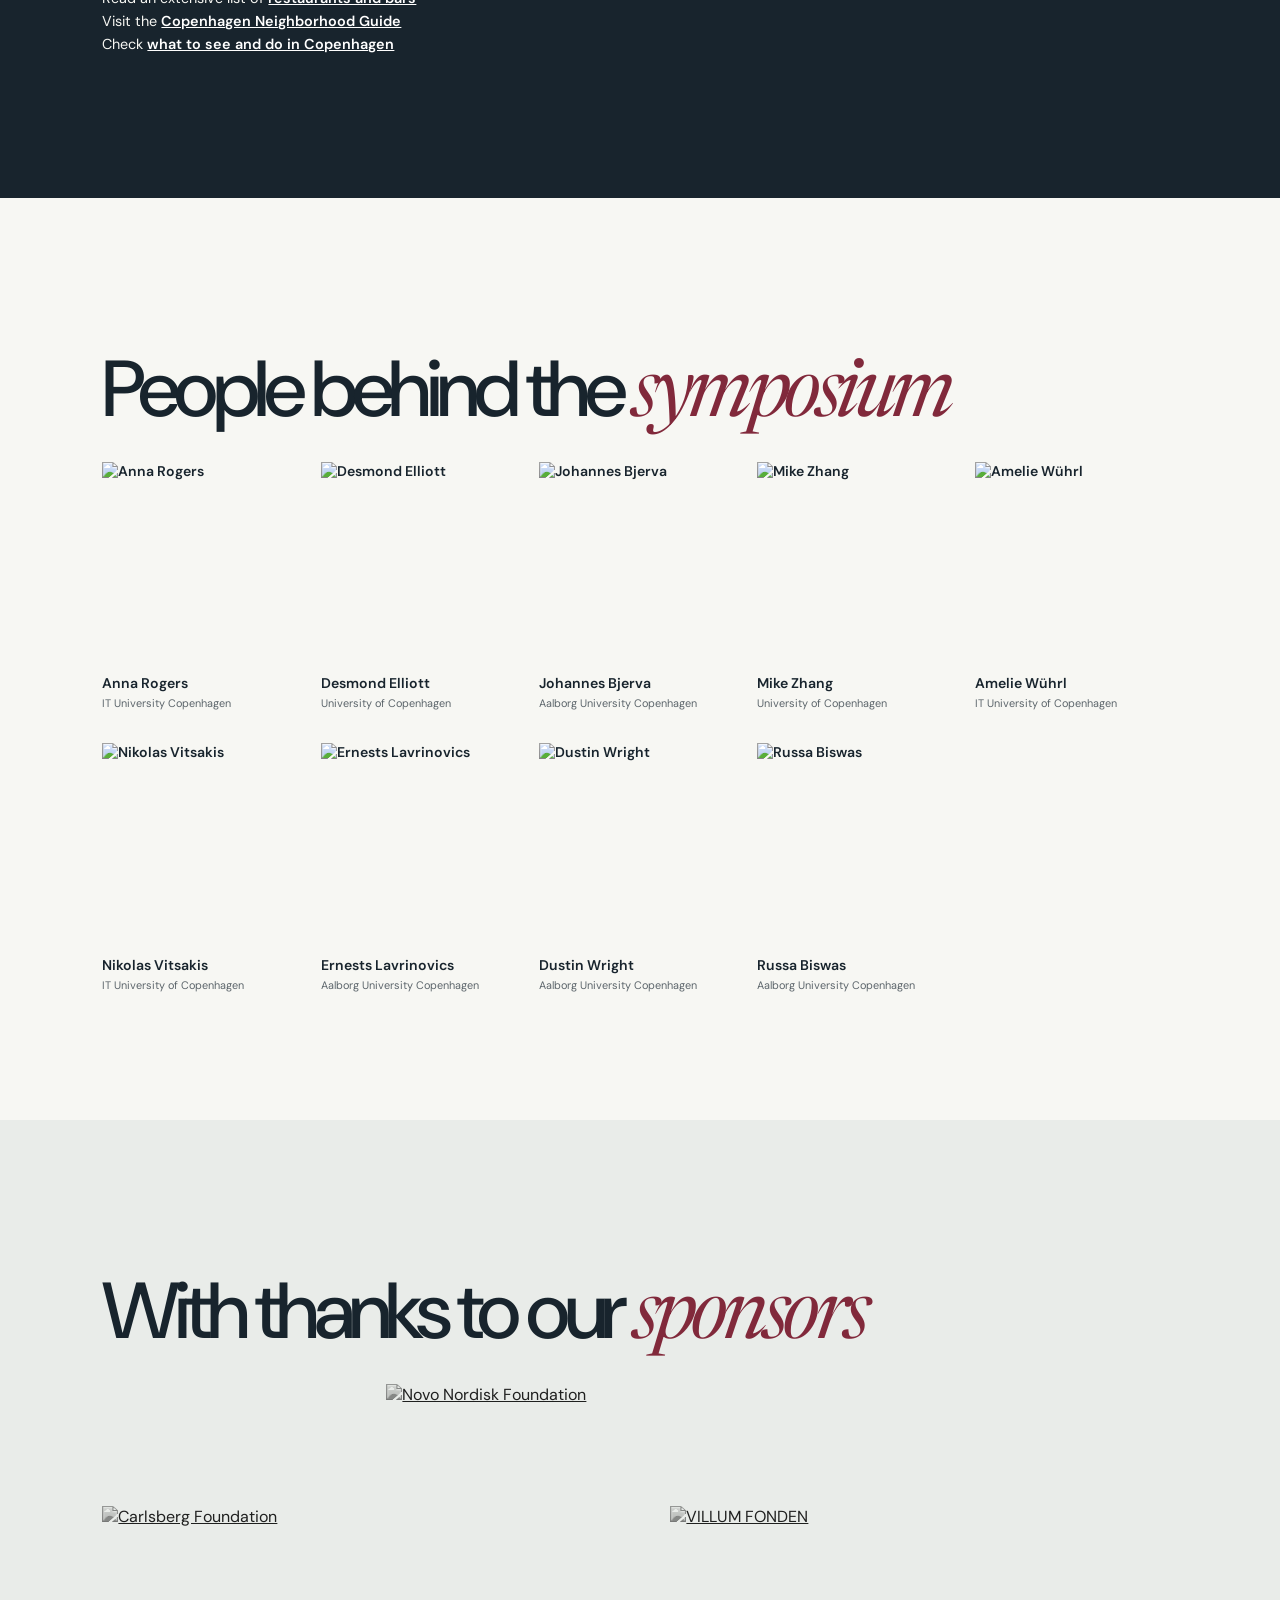
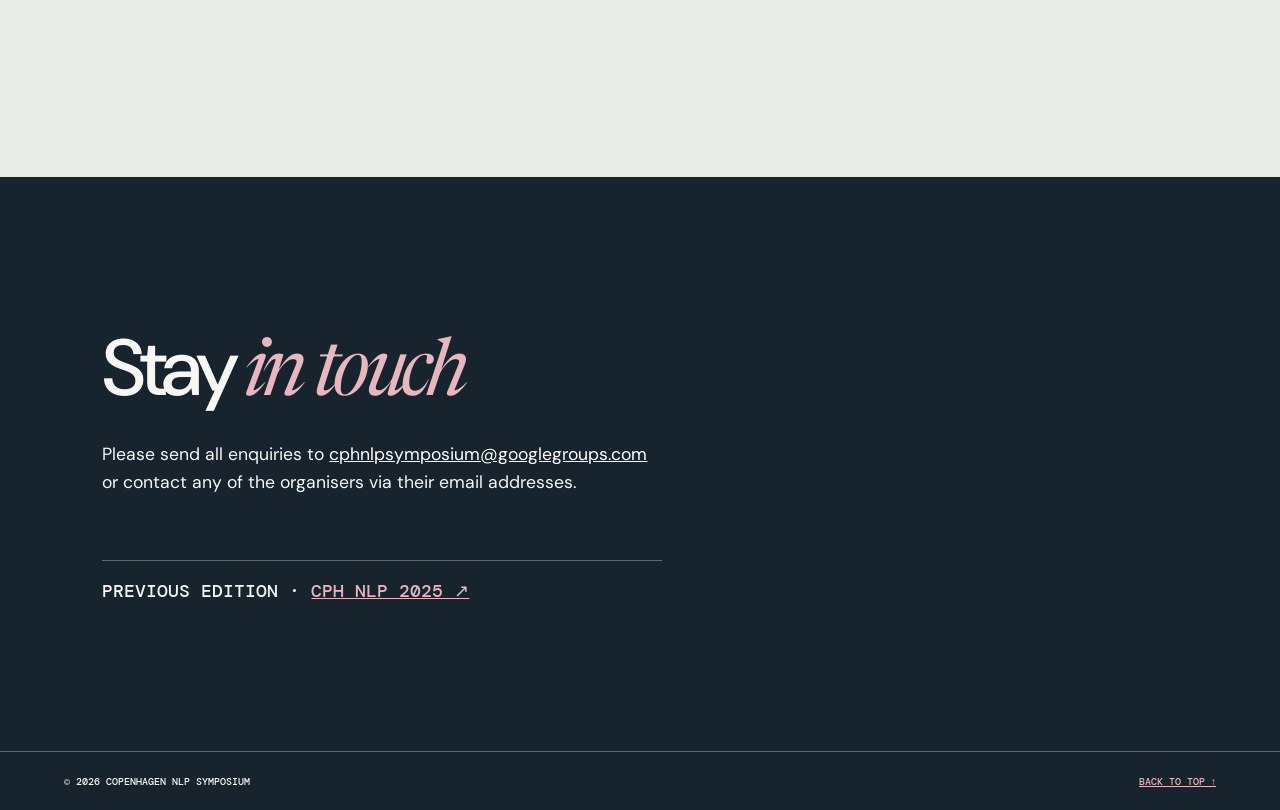
==== commit 0bffc77e: "Order keynote speakers alphabetically" ====
--- a/index.html
+++ b/index.html
@@ -28,11 +28,11 @@
     </div></section>
 <section id="keynotes" class="pad"><p class="label">Keynote speakers</p>
     <div class="keynotes">
+        <a href="https://www.cs.princeton.edu/~danqic/index.html" target="_blank"><img src="https://www.cs.princeton.edu/~danqic/images/danqi_2025.jpg" alt="Danqi Chen"><div><p class="label">Text understanding · Knowledge representation &amp; reasoning · Question answering</p><h3>Danqi Chen <span>↗</span></h3><p>Associate Professor researching natural language processing, text understanding, knowledge representation and reasoning, and question answering.</p></div></a>
+        <a href="https://sunipa.github.io/" target="_blank"><img src="https://sunipa.github.io/images/IMG_5932.jpg" alt="Sunipa Dev"><div><p class="label">Safe &amp; inclusive AI · Cross-cultural evaluation</p><h3>Sunipa Dev <span>↗</span></h3><p>Research Scientist building safe, beneficial, and inclusive AI for global populations.</p></div></a>
         <a href="https://yanaiela.github.io/" target="_blank"><img src="img/yanai-elazar.jpg" alt="Yanai Elazar"><div><p class="label">Interpretability · Data attribution · Generative models</p><h3>Yanai Elazar <span>↗</span></h3><p>Assistant Professor working on interpretability, data attribution, and the evaluation of generative models.</p></div></a>
         <a href="https://www.gesis.org/en/institute/about-us/staff/person/Gabriella.Lapesa" target="_blank"><img src="img/gabriella-lapesa.png" alt="Gabriella Lapesa"><div><p class="label">NLP for social science · Bias mitigation · Low-resource learning</p><h3>Gabriella Lapesa <span>↗</span></h3><p>Junior Professor for Responsible Data Science and Machine Learning, and leader of a Data Science Methods team.</p></div></a>
         <a href="https://mireshghallah.github.io/" target="_blank"><img src="img/niloofar-mireshghallah.jpg" alt="Niloofar Mireshghallah"><div><p class="label">Privacy · AI for Science · LLM reasoning · ML in Society</p><h3>Niloofar Mireshghallah <span>↗</span></h3><p>Assistant Professor researching privacy, natural language processing, LLM reasoning, and the societal implications of machine learning.</p></div></a>
-        <a href="https://sunipa.github.io/" target="_blank"><img src="https://sunipa.github.io/images/IMG_5932.jpg" alt="Sunipa Dev"><div><p class="label">Safe &amp; inclusive AI · Cross-cultural evaluation</p><h3>Sunipa Dev <span>↗</span></h3><p>Research Scientist building safe, beneficial, and inclusive AI for global populations.</p></div></a>
-        <a href="https://www.cs.princeton.edu/~danqic/index.html" target="_blank"><img src="https://www.cs.princeton.edu/~danqic/images/danqi_2025.jpg" alt="Danqi Chen"><div><p class="label">Text understanding · Knowledge representation &amp; reasoning · Question answering</p><h3>Danqi Chen <span>↗</span></h3><p>Associate Professor researching natural language processing, text understanding, knowledge representation and reasoning, and question answering.</p></div></a>
     </div>
 </section>
 <section id="posters" class="pad"><p class="label"></p>
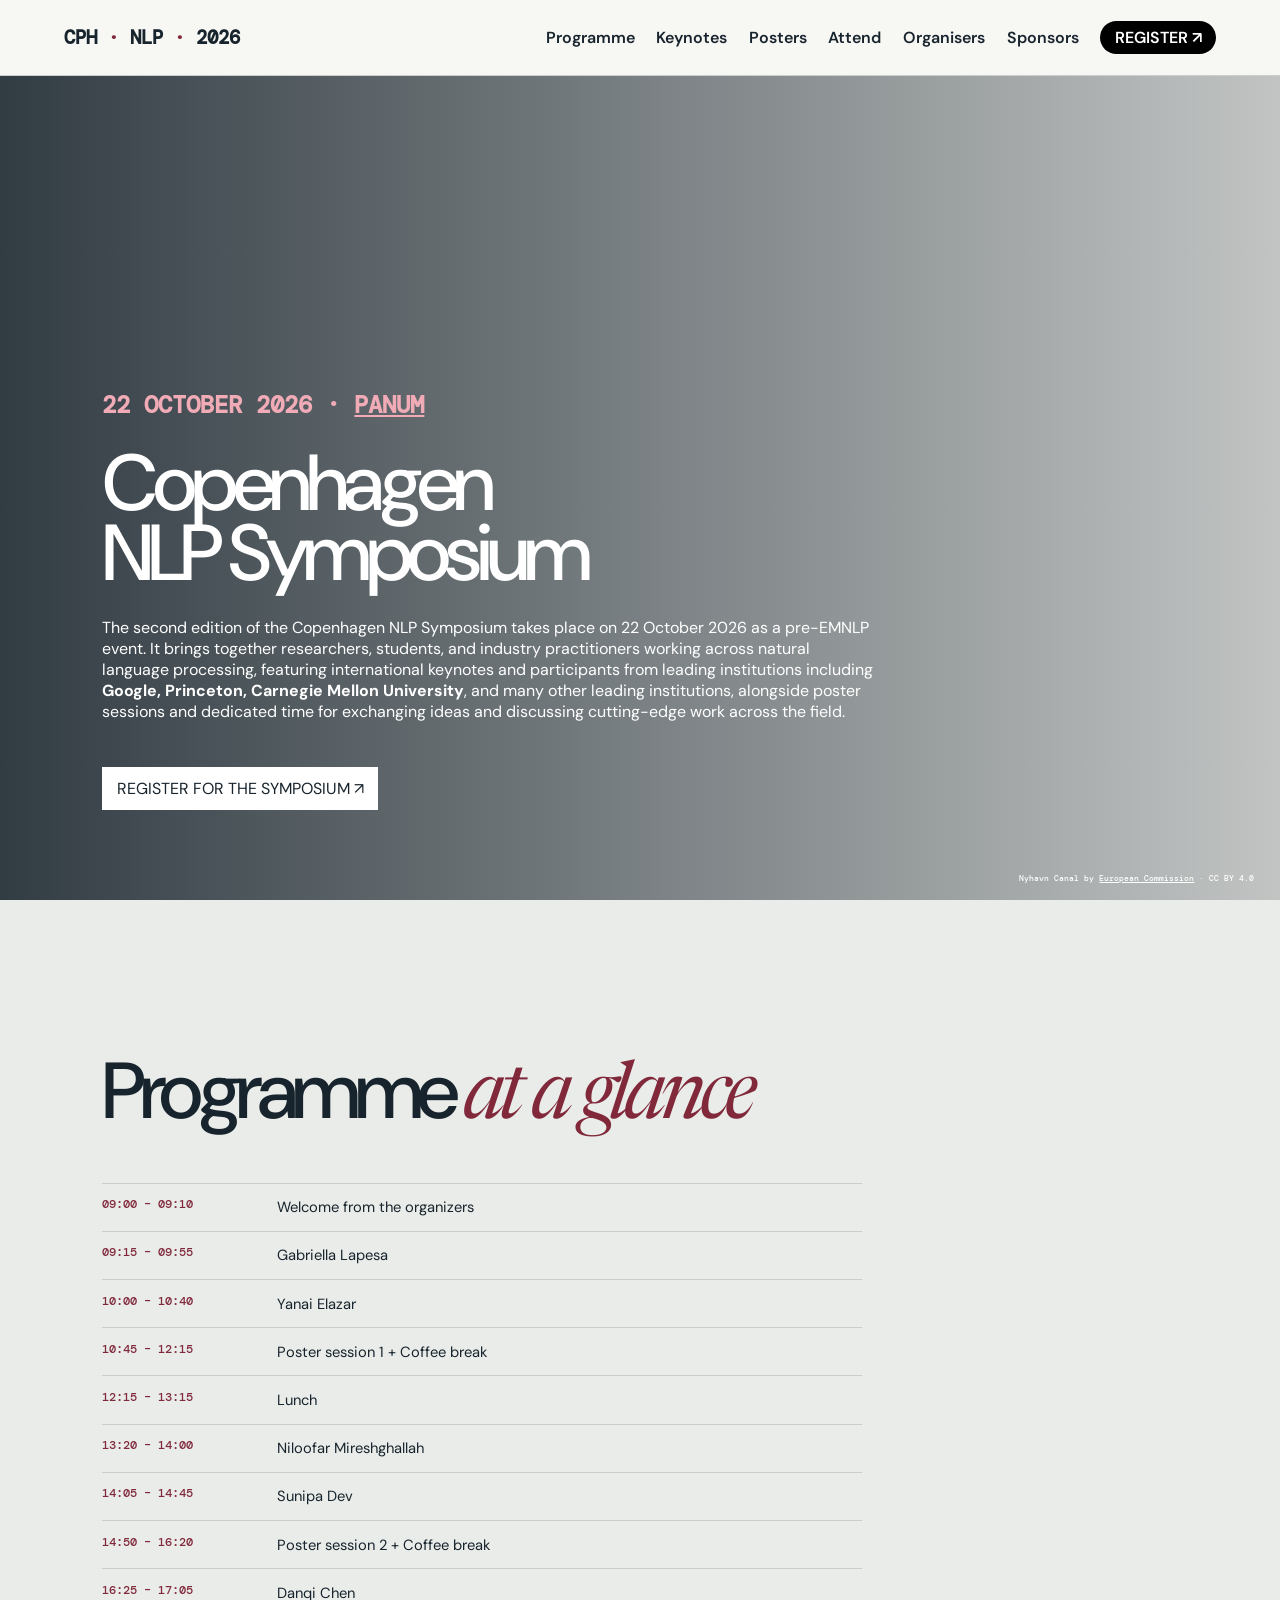
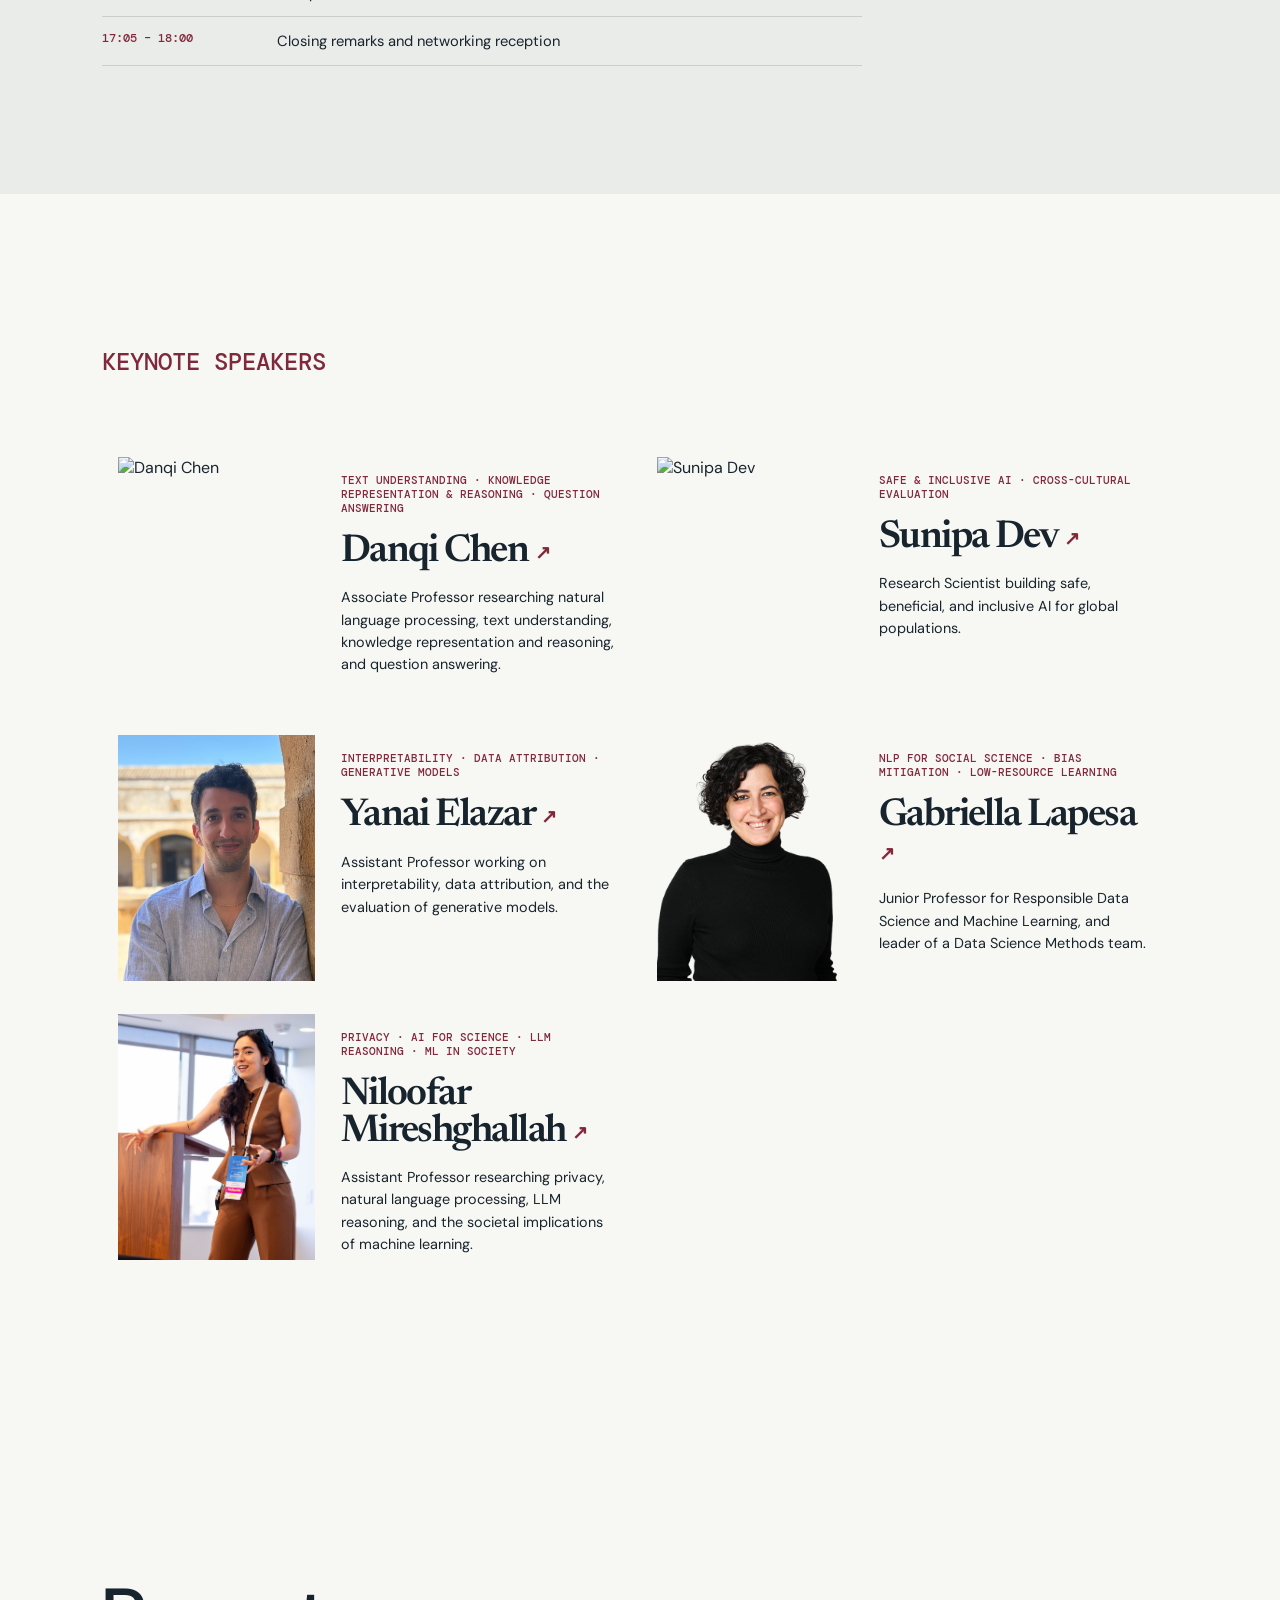
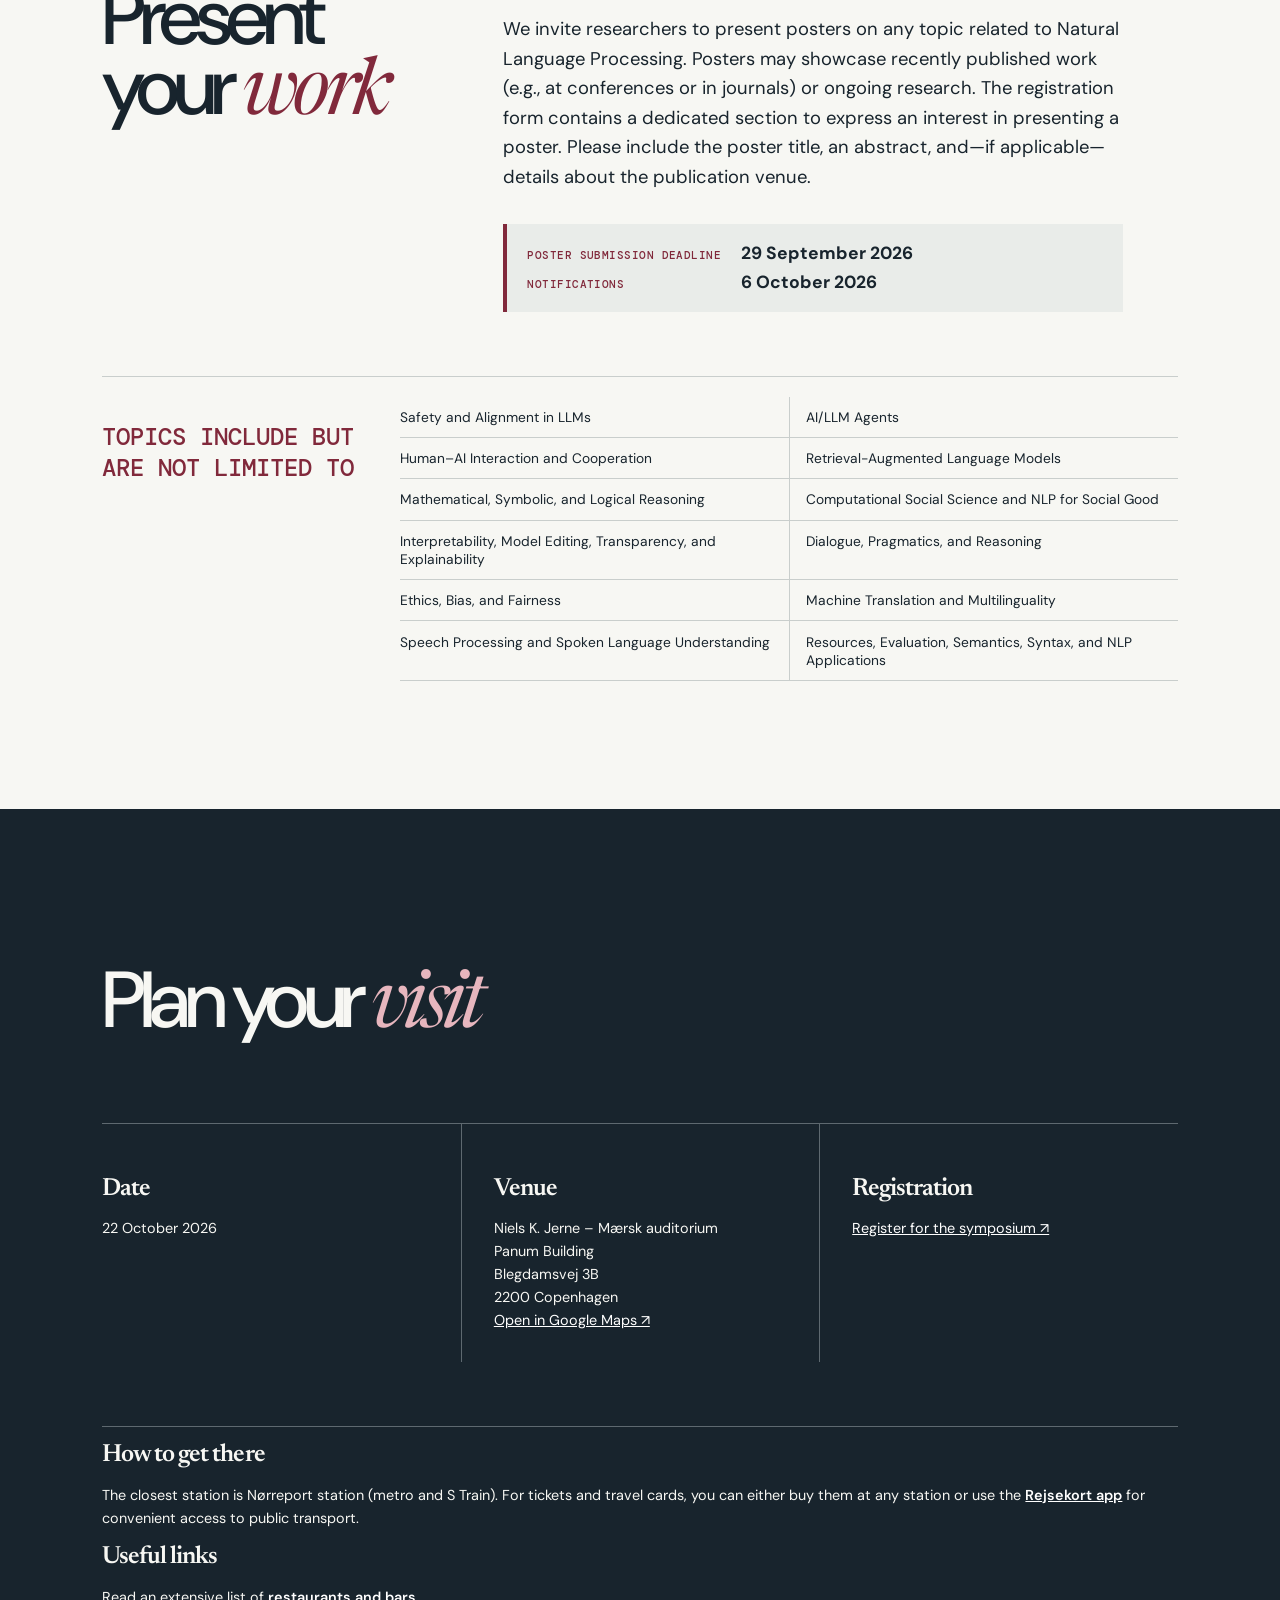
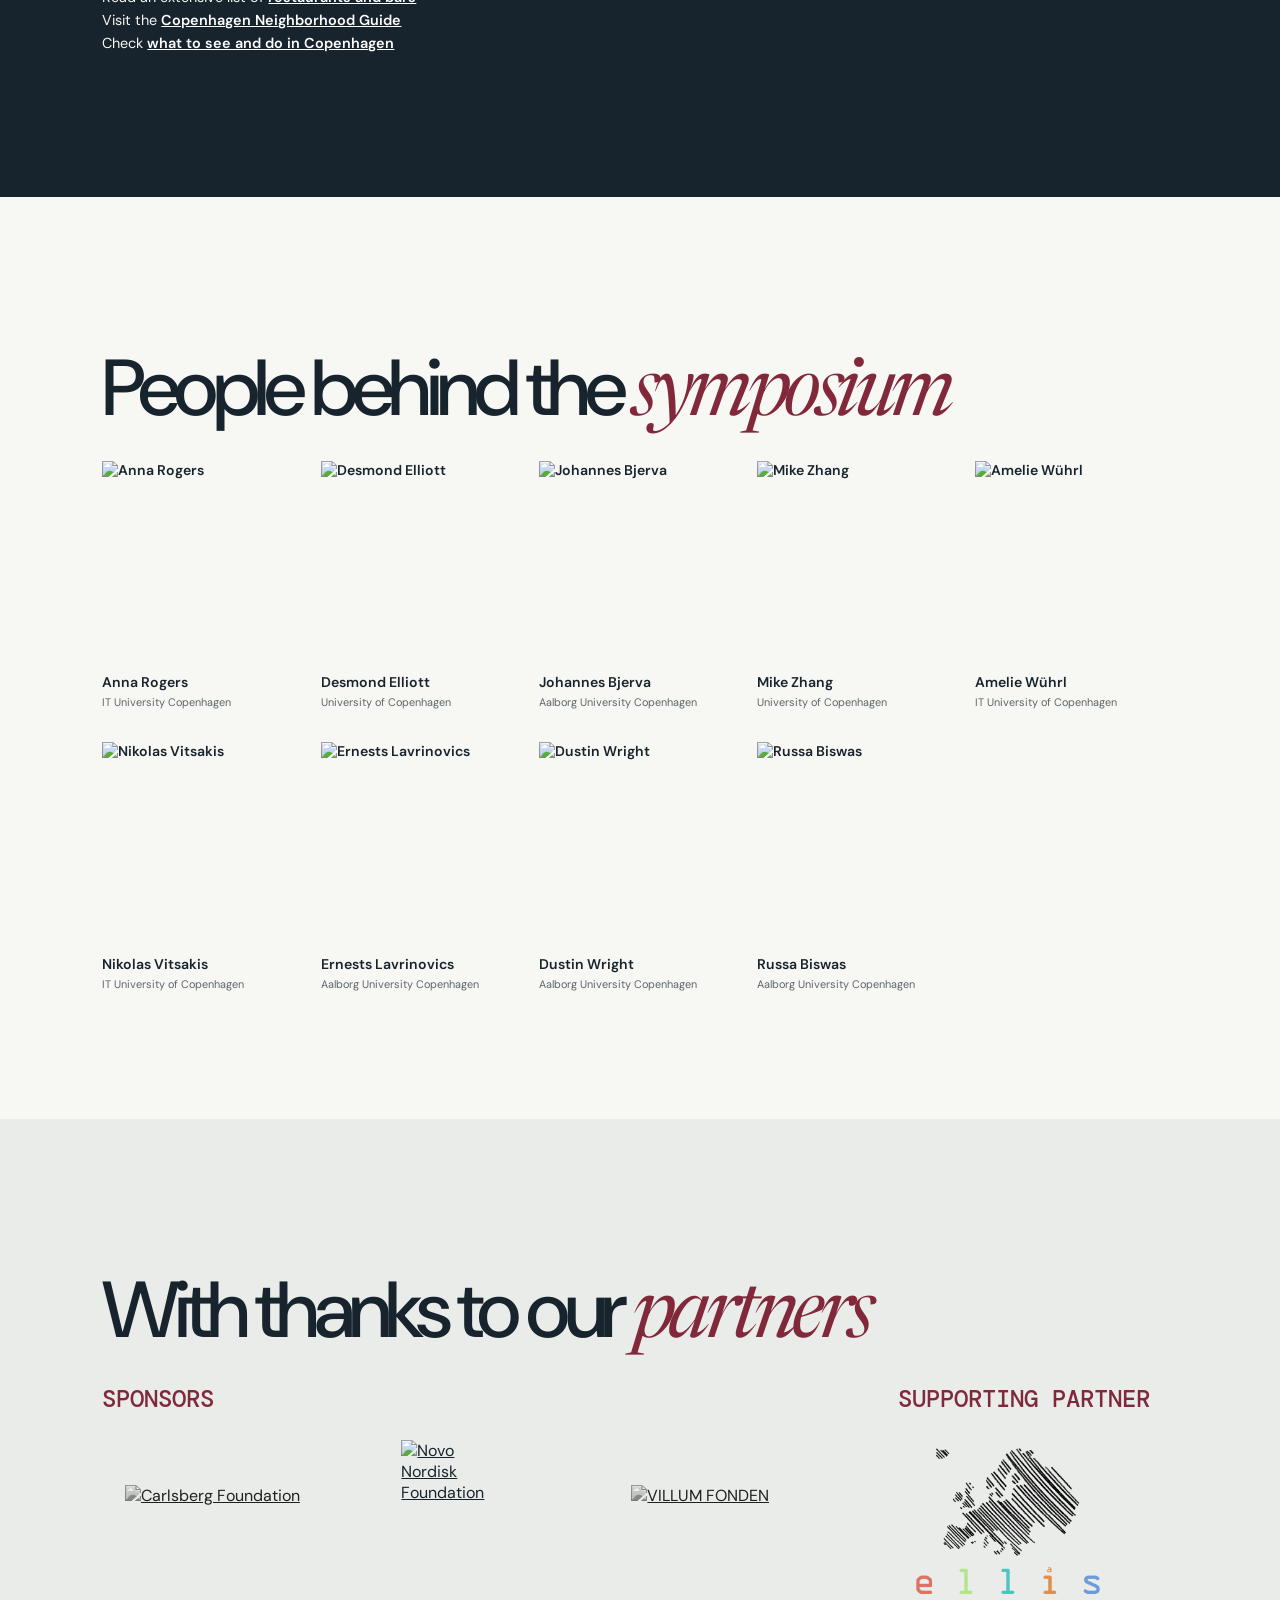
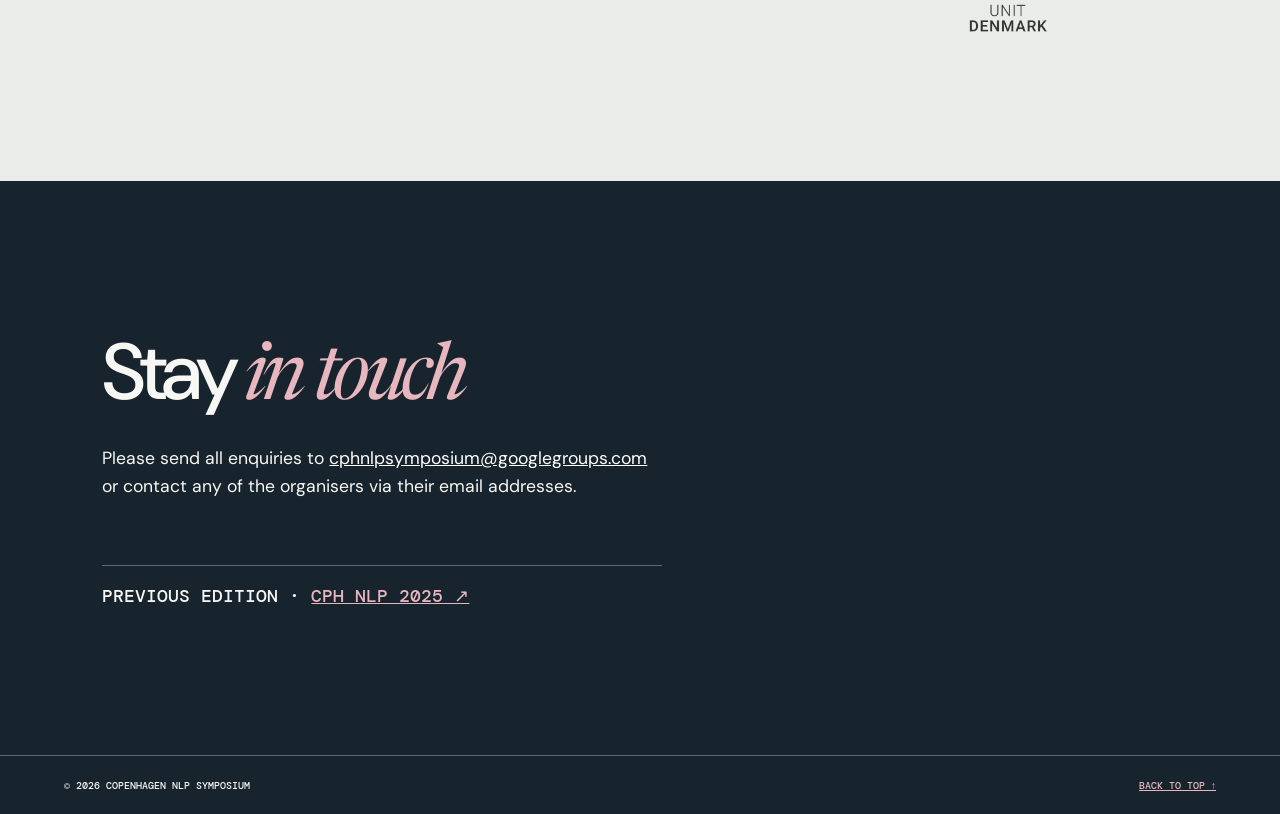
==== commit 3405a7ec: "Refine partner logo presentation" ====
--- a/index.html
+++ b/index.html
@@ -82,10 +82,20 @@
 
 
 <section id="sponsors" class="pad pale"><p class="label"></p>
-    <h2>With thanks to our <em>sponsors</em></h2><div class="sponsors">
-        <a href="https://www.carlsbergfondet.dk/" target="_blank"><img src="https://raw.githubusercontent.com/cphNLP/cphnlp.github.io/master/2025/img/Carlsbergfondet_logo_DK_RGB_GREEN.jpg" alt="Carlsberg Foundation"></a>
-        <a class="novo" href="https://novonordiskfonden.dk/en/" target="_blank">Novo Nordisk Fonden</a>
-        <a href="https://www.villumfonden.dk/" target="_blank"><img src="https://raw.githubusercontent.com/cphNLP/cphnlp.github.io/master/2025/img/villum_fonden_logo_sort.png" alt="VILLUM FONDEN"></a>
+    <h2>With thanks to our <em>partners</em></h2>
+    <div class="partner-groups">
+        <div class="partner-group">
+            <p class="partner-label">Sponsors</p>
+            <div class="sponsors">
+                <a href="https://www.carlsbergfondet.dk/" target="_blank"><img src="https://raw.githubusercontent.com/cphNLP/cphnlp.github.io/master/2025/img/Carlsbergfondet_logo_DK_RGB_GREEN.jpg" alt="Carlsberg Foundation"></a>
+                <a class="novo" href="https://novonordiskfonden.dk/en/" target="_blank"><img src="https://novonordiskfonden.dk/app/uploads/NNF_Logo_Vertical_Blue-1.png" alt="Novo Nordisk Foundation"></a>
+                <a href="https://www.villumfonden.dk/" target="_blank"><img src="https://raw.githubusercontent.com/cphNLP/cphnlp.github.io/master/2025/img/villum_fonden_logo_sort.png" alt="VILLUM FONDEN"></a>
+            </div>
+        </div>
+        <div class="partner-group supporter-group">
+            <p class="partner-label">Supporting partner</p>
+            <a class="ellis-logo" href="https://ellis.eu/" target="_blank"><img src="img/ellis-denmark-logo.png" alt="ELLIS Denmark"></a>
+        </div>
     </div>
 </section>
 <section class="pad dark contact"><p class="label"></p>
--- a/styles.css
+++ b/styles.css
@@ -4,6 +4,8 @@
 .poster-deadline{display:flex;align-items:baseline;gap:.8rem;flex-wrap:wrap;max-width:620px!important;margin:1.8rem 0 0!important;padding:1rem 1.1rem;background:var(--paper);color:var(--ink);border-left:4px solid var(--accent);font-size:.82rem;line-height:1.4}.poster-deadline span{font:500 .65rem "DM Mono";text-transform:uppercase;letter-spacing:.05em;color:var(--accent)}.poster-deadline strong{font-size:1rem}.poster-deadline small{font-size:.78rem}@media(max-width:500px){.poster-deadline{gap:.35rem 1rem}.poster-deadline strong{width:100%}}
 .deadline-ticker{overflow:hidden;background:var(--accent);color:var(--paper);white-space:nowrap}.deadline-ticker__track{display:flex;width:max-content;animation:deadline-scroll 24s linear infinite}.deadline-ticker span{display:block;padding:.72rem 2.5rem;font:500 1.5em "DM Mono";letter-spacing:.04em;text-transform:uppercase}.deadline-ticker b{color:#f1abb7;font-weight:500}@keyframes deadline-scroll{to{transform:translateX(-50%)}}@media(prefers-reduced-motion:reduce){.deadline-ticker__track{animation:none}}@media(max-width:700px){.deadline-ticker span{padding:.65rem 1.5rem;font-size:1.1em}}.poster-dates{display:grid;grid-template-columns:auto 1fr;gap:.35rem 1.25rem;align-items:baseline;margin:2rem 0 0!important;padding:1.1rem 1.25rem;border-left:4px solid var(--accent);background:var(--pale);font-size:1.1rem!important;line-height:1.35!important;font-weight:700}.poster-dates span{font:500 .7rem "DM Mono";text-transform:uppercase;letter-spacing:.04em;color:var(--accent)}.poster-dates strong{font-weight:700}@media(max-width:500px){.poster-dates{grid-template-columns:1fr;gap:.2rem;padding:1rem}.poster-dates strong{margin-bottom:.55rem}}
 .register{display:inline-flex;align-items:center;background:#000;color:#fff!important;border-radius:999px;font:inherit;line-height:1;padding:.55rem .9rem;box-shadow:none;transition:background .2s ease}.register:hover{background:#333;box-shadow:none;transform:none}nav{align-items:center}
-.keynotes a:last-child{grid-column:1 / -1;width:calc(50% - .5px);justify-self:center}
+.keynotes a:last-child{grid-column:1 / -1;width:calc(50% - .5px);justify-self:start}
 @media(max-width:900px){.keynotes a:last-child{width:100%}}
 .keynotes{background:var(--paper)}
+.keynotes{border:0}
+.partner-groups{display:grid;grid-template-columns:minmax(0,3fr) minmax(280px,1fr);gap:3rem;align-items:start}.partner-label{margin:0 0 1.2rem;font:500 1.5em "DM Mono";letter-spacing:normal;text-transform:uppercase;color:var(--accent)}#sponsors .sponsors{gap:1.5rem}#sponsors .sponsors a{display:flex;align-items:center;justify-content:center;width:min(220px,calc(33.333% - 1rem));height:125px}#sponsors .sponsors img{width:auto;max-width:100%;max-height:115px;object-fit:contain}#sponsors .sponsors .novo{height:125px}#sponsors .sponsors .novo img{height:110px;filter:none;mix-blend-mode:normal}.ellis-logo{display:flex;width:min(220px,100%);height:220px;align-items:center;justify-content:center}.ellis-logo img{display:block;width:100%;height:100%;object-fit:contain;filter:none;mix-blend-mode:normal}@media(max-width:700px){.partner-groups{grid-template-columns:1fr;gap:2.5rem}#sponsors .sponsors a{width:min(200px,45%)}}
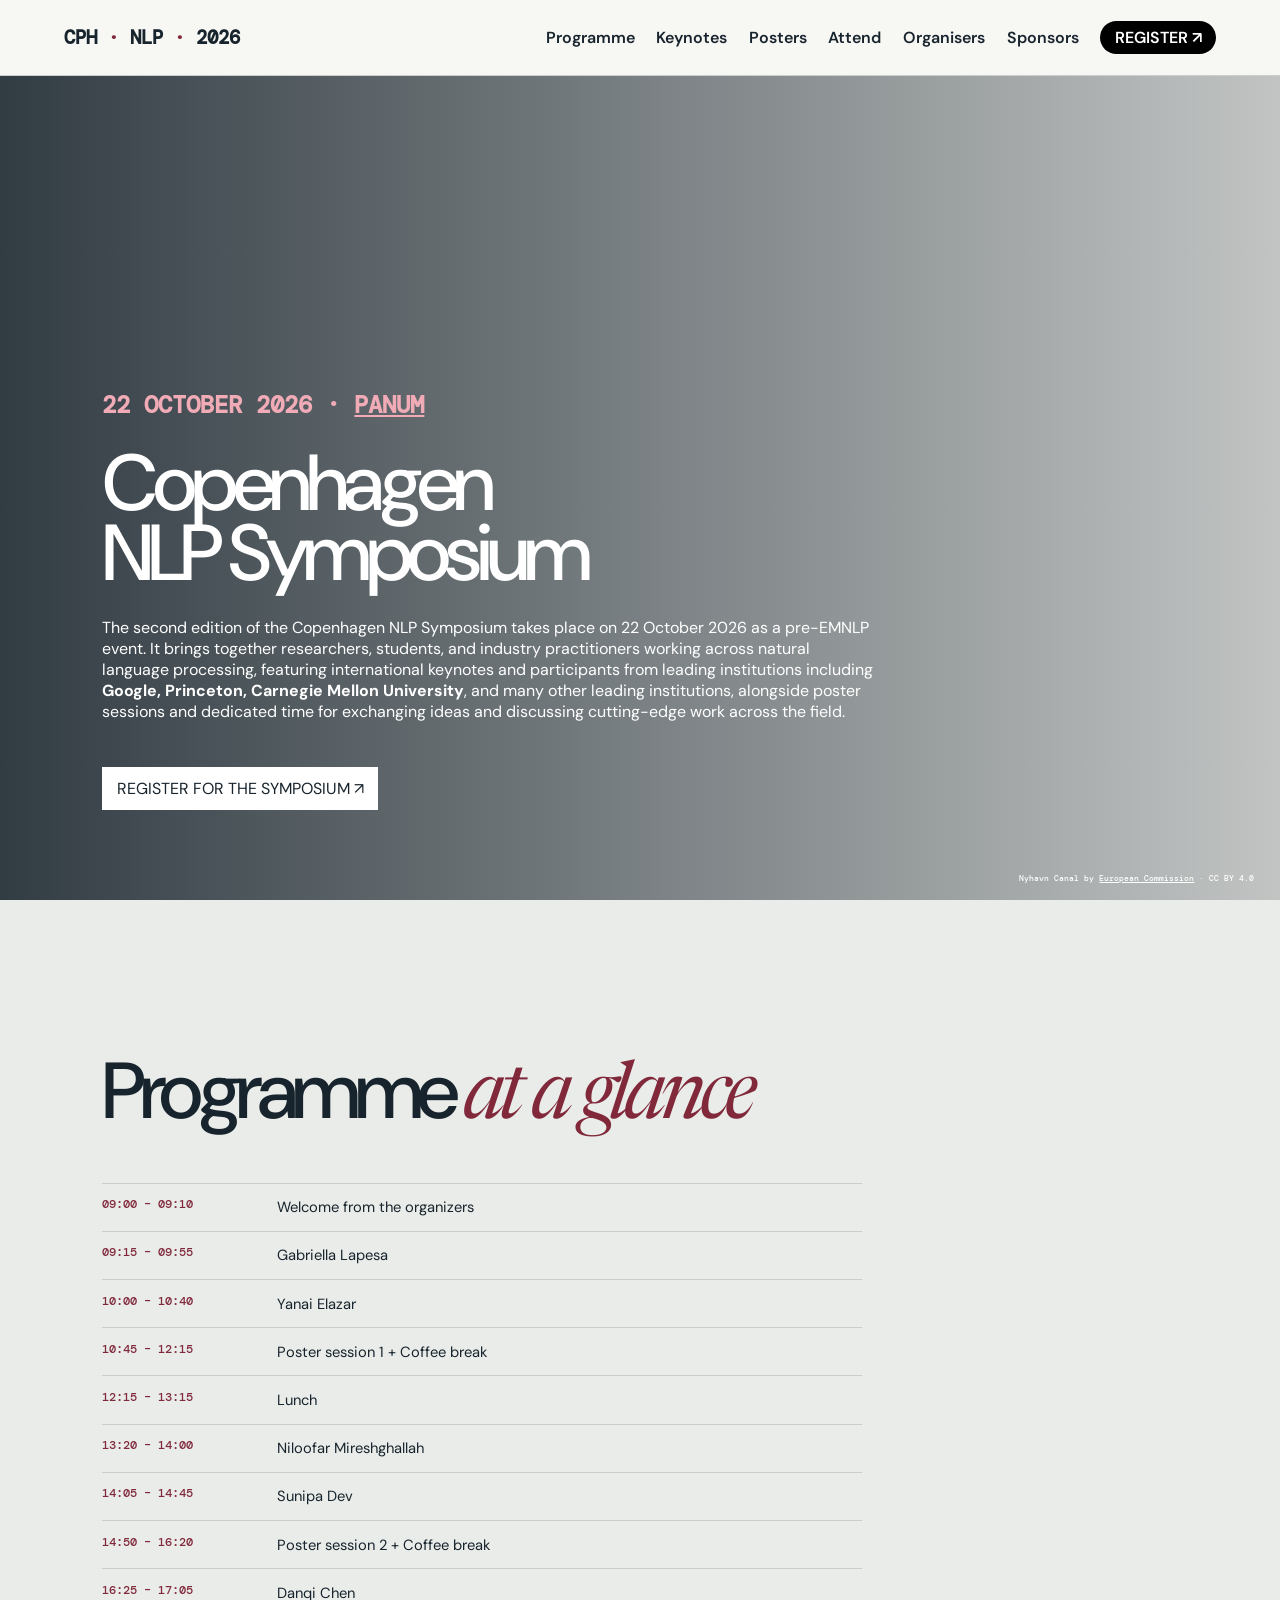
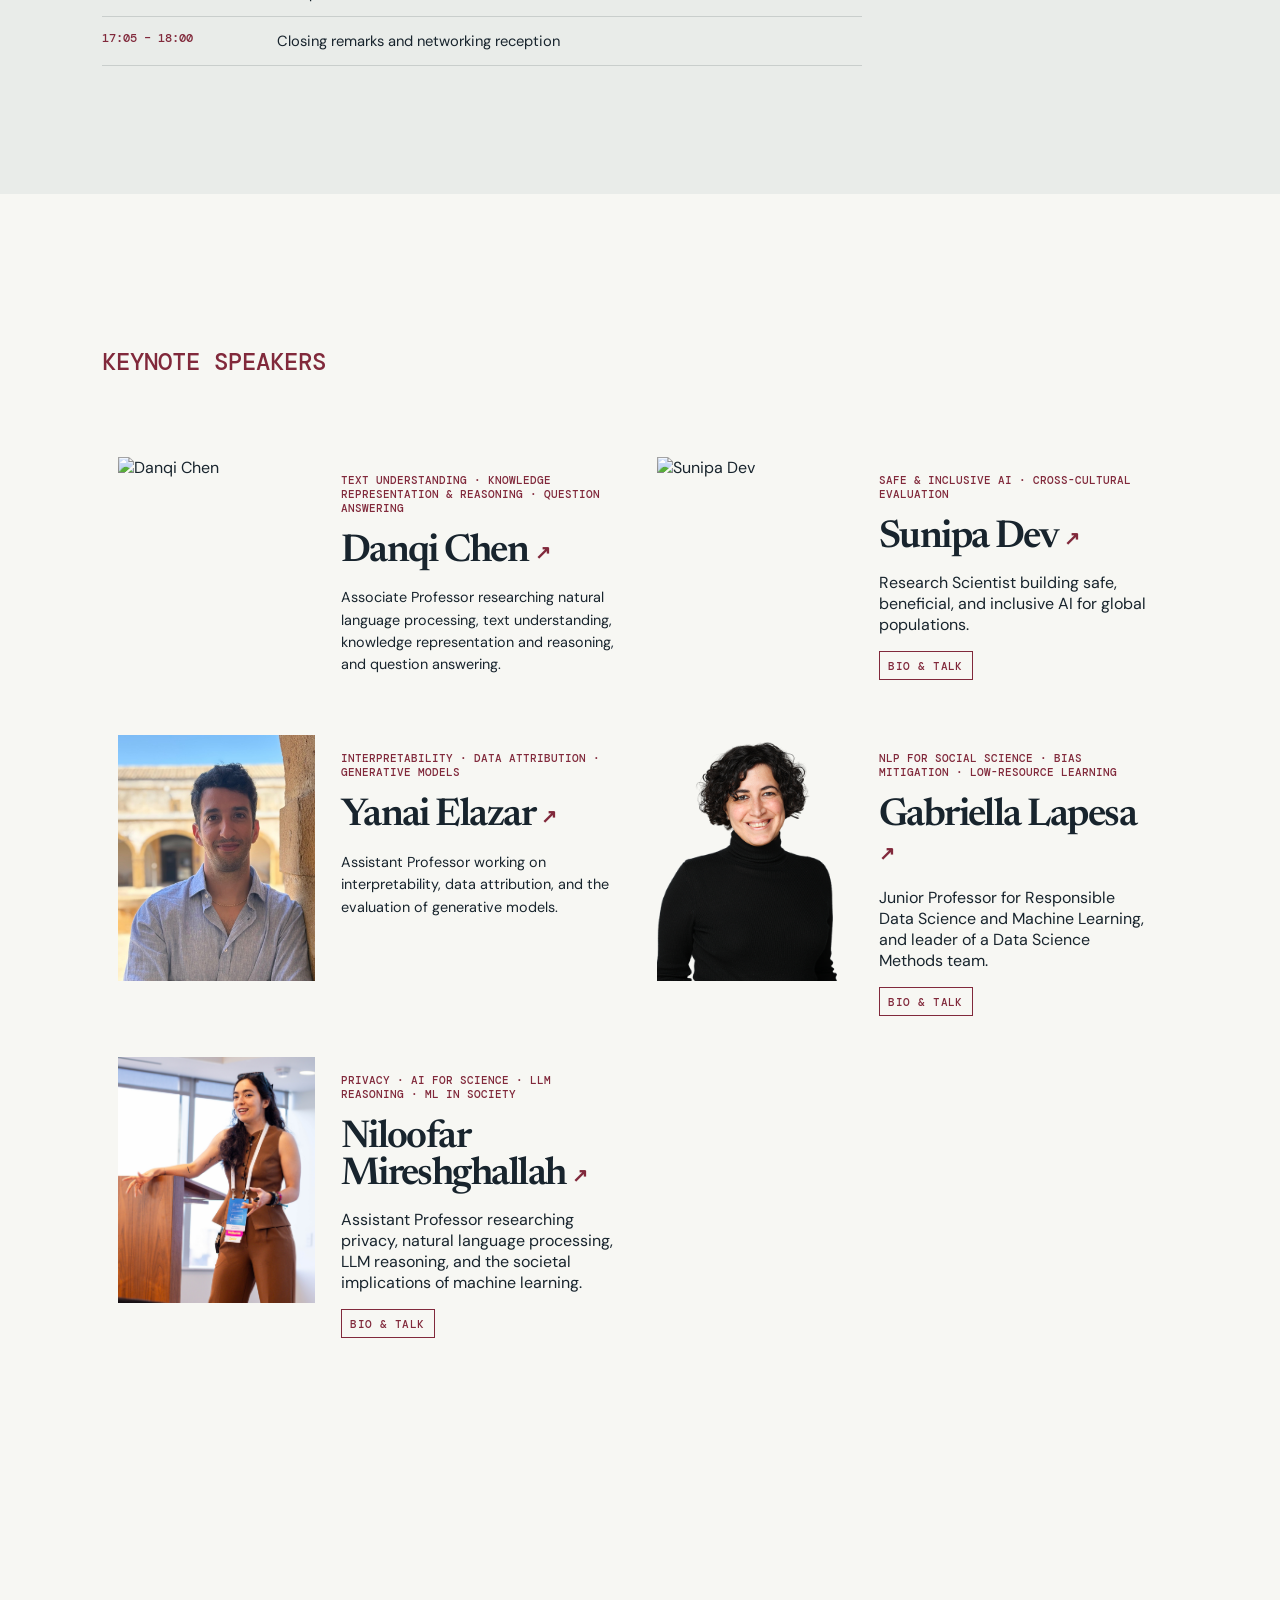
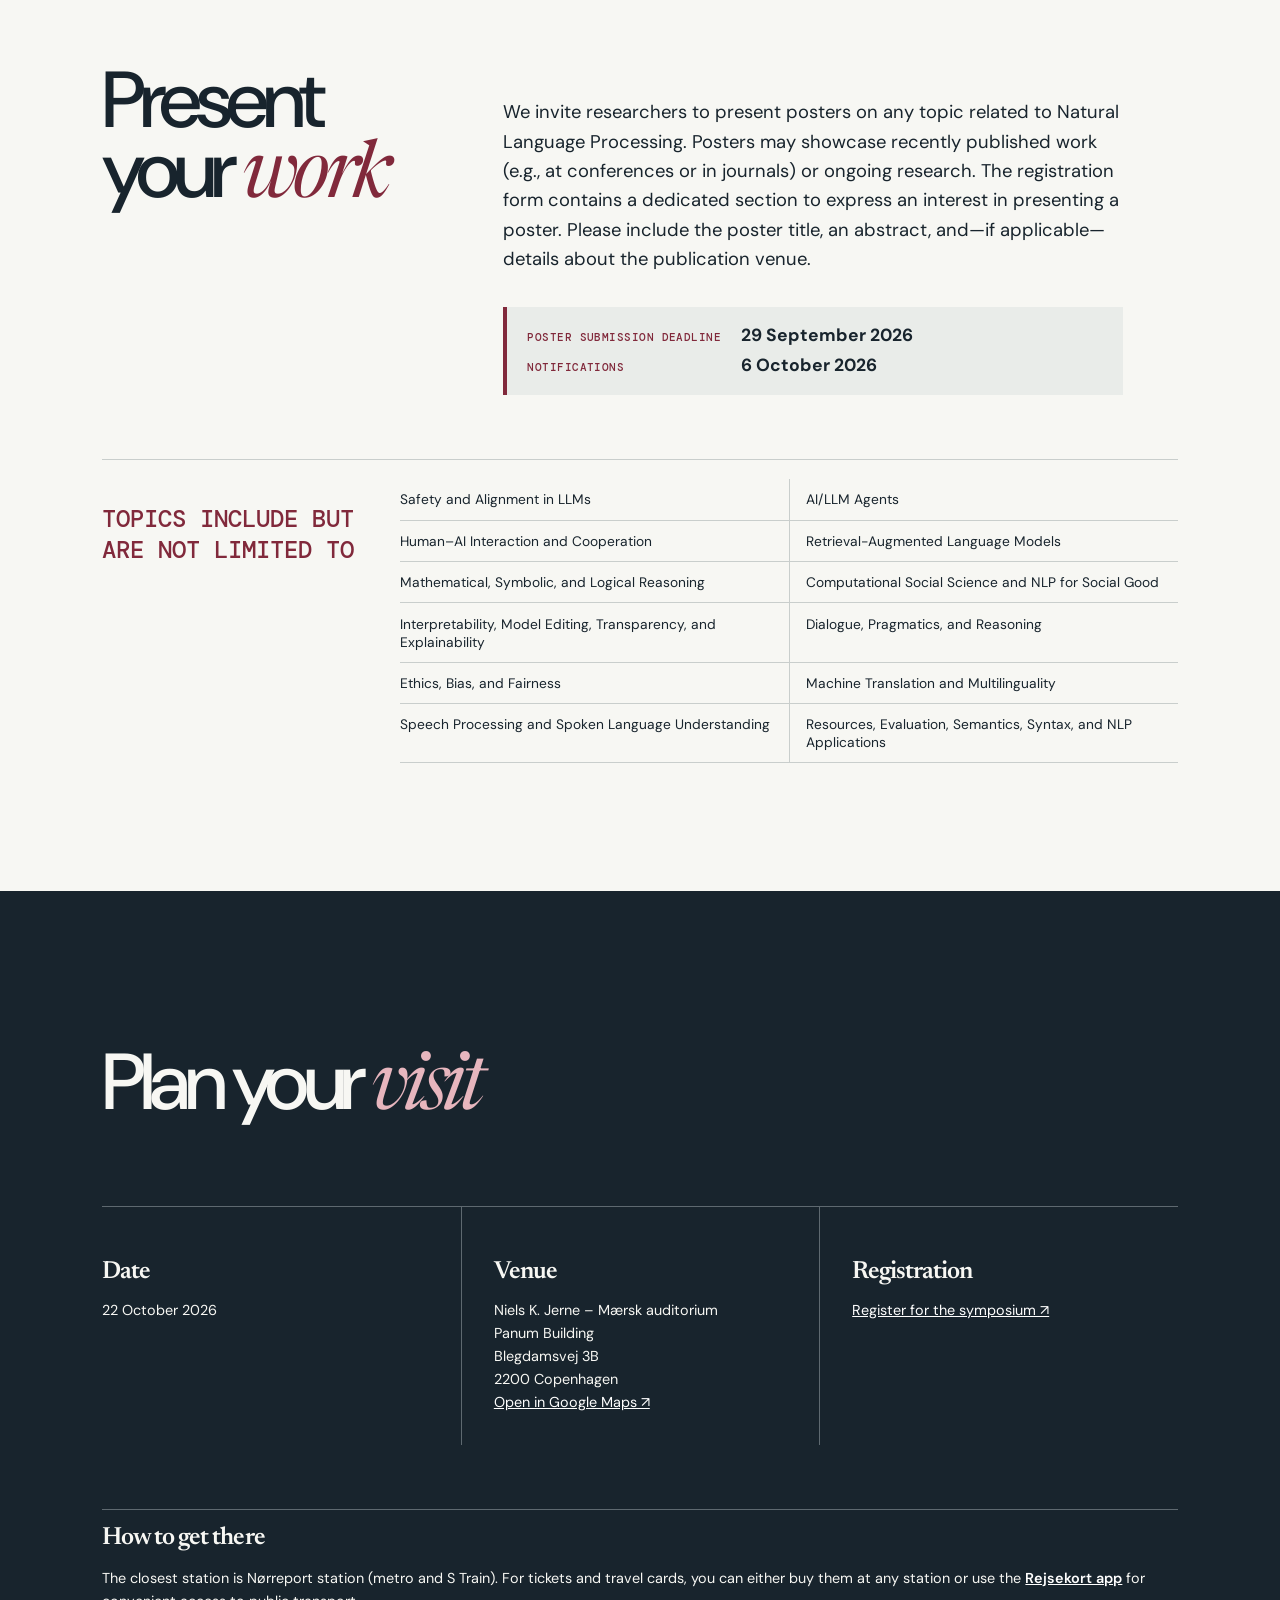
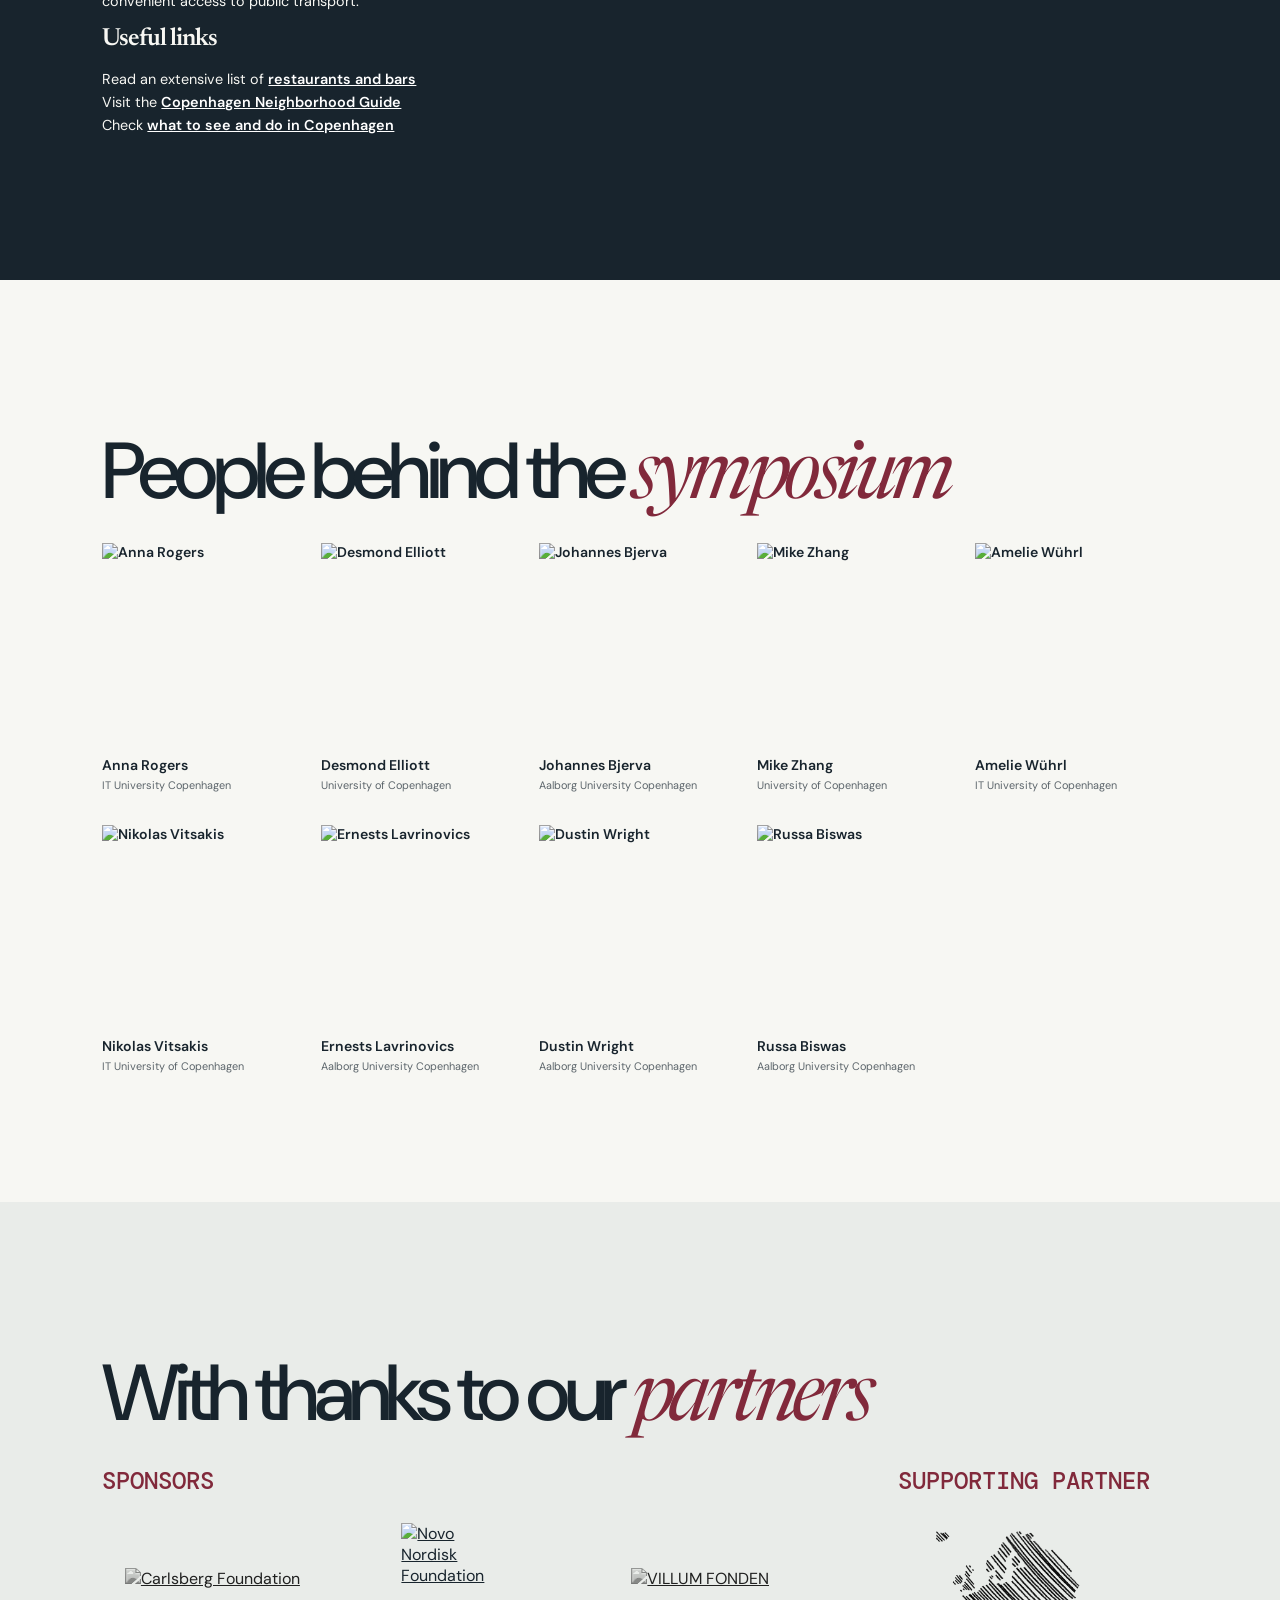
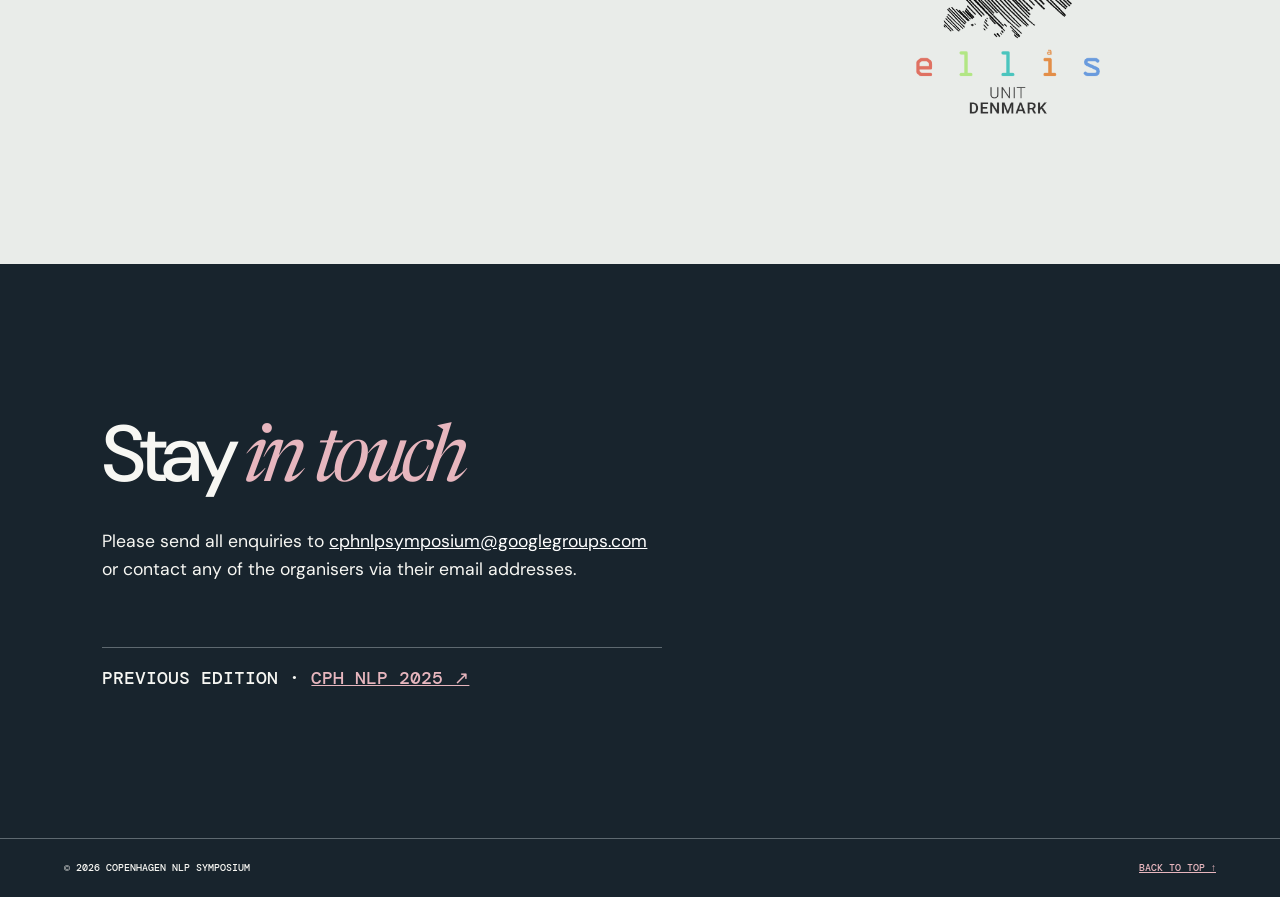
==== commit a1e841b8: "Refine keynote bio and talk controls" ====
--- a/index.html
+++ b/index.html
@@ -29,10 +29,10 @@
 <section id="keynotes" class="pad"><p class="label">Keynote speakers</p>
     <div class="keynotes">
         <a href="https://www.cs.princeton.edu/~danqic/index.html" target="_blank"><img src="https://www.cs.princeton.edu/~danqic/images/danqi_2025.jpg" alt="Danqi Chen"><div><p class="label">Text understanding · Knowledge representation &amp; reasoning · Question answering</p><h3>Danqi Chen <span>↗</span></h3><p>Associate Professor researching natural language processing, text understanding, knowledge representation and reasoning, and question answering.</p></div></a>
-        <a href="https://sunipa.github.io/" target="_blank"><img src="https://sunipa.github.io/images/IMG_5932.jpg" alt="Sunipa Dev"><div><p class="label">Safe &amp; inclusive AI · Cross-cultural evaluation</p><h3>Sunipa Dev <span>↗</span></h3><p>Research Scientist building safe, beneficial, and inclusive AI for global populations.</p></div></a>
+        <article class="keynote-card has-popup"><img src="https://sunipa.github.io/images/IMG_5932.jpg" alt="Sunipa Dev"><div class="keynote-copy"><p class="label">Safe &amp; inclusive AI · Cross-cultural evaluation</p><h3><a class="speaker-name" href="https://sunipa.github.io/" target="_blank">Sunipa Dev <span>↗</span></a></h3><aside class="keynote-popup" aria-label="Sunipa Dev talk details"><p class="popup-label">Bio</p><p>Sunipa Dev is a Staff Research Scientist at Google Research, working at the intersection of language, society, and technology. Previously, she was an NSF Computing Innovation Fellow at UCLA, before which she completed her PhD from the University of Utah. Her research strives to ground evaluations of generative AI, especially language technologies in real user experiences, and foster inclusion of global and marginalized perspectives into AI pipelines. Her work has been awarded by various organizations including NSF and DAAD, and she has been named one of MIT Tech Review's 35 Innovators under 35 in 2025, and one of 100 Brilliant Women in AI Ethics in 2022.</p><p class="popup-label">Talk</p><h4>Towards Culturally Intelligent Large Language Models</h4><p>Generative AI has transitioned from niche technology to a ubiquitous component of daily life, and models are increasingly deployed in socially sensitive roles across the globe. However, current benchmark-driven development often overlooks whether a model is able to navigate the complex, pluralistic nuances of global cultures. This gap creates a superficial illusion of global utility, leading to functional failures, safety violations, and the systemic risk of cultural erasure.</p><p>In this talk we will discuss the gap that needs to be investigated for globally usable intelligence. We will define the term culture from the perspective of AI evaluations and explore a principled framework to transform cultural intelligence from a contested concept into a measurable and controllable construct that can be applied to evaluate a model's ability to navigate and reason between complex cultural norms and nuances.</p></aside><p>Research Scientist building safe, beneficial, and inclusive AI for global populations.</p></div></article>
         <a href="https://yanaiela.github.io/" target="_blank"><img src="img/yanai-elazar.jpg" alt="Yanai Elazar"><div><p class="label">Interpretability · Data attribution · Generative models</p><h3>Yanai Elazar <span>↗</span></h3><p>Assistant Professor working on interpretability, data attribution, and the evaluation of generative models.</p></div></a>
-        <a href="https://www.gesis.org/en/institute/about-us/staff/person/Gabriella.Lapesa" target="_blank"><img src="img/gabriella-lapesa.png" alt="Gabriella Lapesa"><div><p class="label">NLP for social science · Bias mitigation · Low-resource learning</p><h3>Gabriella Lapesa <span>↗</span></h3><p>Junior Professor for Responsible Data Science and Machine Learning, and leader of a Data Science Methods team.</p></div></a>
-        <a href="https://mireshghallah.github.io/" target="_blank"><img src="img/niloofar-mireshghallah.jpg" alt="Niloofar Mireshghallah"><div><p class="label">Privacy · AI for Science · LLM reasoning · ML in Society</p><h3>Niloofar Mireshghallah <span>↗</span></h3><p>Assistant Professor researching privacy, natural language processing, LLM reasoning, and the societal implications of machine learning.</p></div></a>
+        <article class="keynote-card has-popup"><img src="img/gabriella-lapesa.png" alt="Gabriella Lapesa"><div class="keynote-copy"><p class="label">NLP for social science · Bias mitigation · Low-resource learning</p><h3><a class="speaker-name" href="https://www.gesis.org/en/institute/about-us/staff/person/Gabriella.Lapesa" target="_blank">Gabriella Lapesa <span>↗</span></a></h3><aside class="keynote-popup" aria-label="Gabriella Lapesa talk details"><p class="popup-label">Talk</p><h4>The who and what of human label variation for subjective NLP tasks</h4><p>Label variation in subjective annotation tasks is a feature of the underlying phenomena, and not a bug to be fixed: the NLP community agrees on this (maybe with the exception of the occasional reviewer 2). Giving justice to this observation, however, requires sharpening our methods for data collection and analysis before we even come to modeling and alignment. Who annotates and what is annotated are the crucial ingredients of this approach: in my talk, I will discuss examples of recent Computational Social Science work by my research group and collaborators. Along the way, I will also share with the audience insights learnt from the interaction with survey researchers as well as my reflection on the practical and ethical challenges connected to the application of the human label variation paradigm.</p><p class="popup-label">Bio</p><p>Gabriella is a team lead for Data Science Methods in the Department for Computational Social Science at the Leibniz Institute for Social Sciences (GESIS Köln) and a junior professor of Responsible Data Science and Machine Learning at the Heinrich-Heine University of Düsseldorf. She has studied Digital Humanities (BA), Linguistics (MA), and Cognitive Science (PhD). Nowadays, her research focuses on the intersection of NLP and CSS, with a focus on subjective phenomena in NLP and on argument mining in deliberative contexts.</p></aside><p>Junior Professor for Responsible Data Science and Machine Learning, and leader of a Data Science Methods team.</p></div></article>
+        <article class="keynote-card has-popup"><img src="img/niloofar-mireshghallah.jpg" alt="Niloofar Mireshghallah"><div class="keynote-copy"><p class="label">Privacy · AI for Science · LLM reasoning · ML in Society</p><h3><a class="speaker-name" href="https://mireshghallah.github.io/" target="_blank">Niloofar Mireshghallah <span>↗</span></a></h3><aside class="keynote-popup" aria-label="Niloofar Mireshghallah talk details"><p class="popup-label">Talk</p><h4>What Goes Where? Information Flow in Long-Horizon AI Agents</h4><p>An AI agent's behavior depends on what enters its context, what persists in memory, and how observations from tools become actions. What goes where, and what changes along the way? In this talk, we examine language models as components of software systems that gather, synthesize, transform, and pass on information, focusing on long-horizon, open-ended tasks where state accumulates and feedback is often incomplete.</p><p>We begin with <a href="https://arxiv.org/abs/2511.14937" target="_blank">CIMemories</a>, examining when information remembered about a user is appropriate to disclose in a new context. Through <a href="https://arxiv.org/abs/2609.24927" target="_blank">Et Tu, Brute?</a>, we then trace how personal information obtained through profiles, inboxes, and MCP-style tool access influences downstream decisions, sometimes steering recommendations against the user's stated interests. We next turn to <a href="https://persimmon.humansand.ai/blog/persimmon.html" target="_blank">Persimmon and the Trickle Test</a>, asking whether user models capture how people reveal information gradually and selectively as an interaction unfolds.</p><p>Finally, we connect these questions to scientific discovery. Both social and scientific tasks require deciding what to ask or measure next, maintaining evolving state, and acting on partial information with imperfect feedback. Using <a href="https://arxiv.org/abs/2605.21740" target="_blank">SMDD-Bench</a> and work on <a href="https://r-suresh07.github.io/writing/is-human-taste-overrated-in-harness-engineering/" target="_blank">harness engineering</a>, we examine how the representation of evidence and persistence of state shape scientific search. We close with directions for models and harnesses that better reason about what information to seek, retain, abstract, and pass on across a workflow.</p><p class="popup-label">Bio</p><p>Niloofar Mireshghallah is an Assistant Professor at Carnegie Mellon University, jointly appointed in the Language Technologies Institute and the Department of Engineering and Public Policy, a core member of CyLab, and a Founding Member of Technical Staff at humans&amp;. Her research spans privacy, social intelligence, and AI for science, with a focus on how models acquire, organize, and use information in long-horizon, open-ended tasks. Previously, she was a Research Scientist at Meta FAIR and a postdoctoral scholar at the University of Washington. She received her Ph.D. in Computer Science from UC San Diego in 2023. Her honors include the NCWIT Collegiate Award, the Rising Star in Adversarial ML Award, and selection for Rising Stars in EECS.</p></aside><p>Assistant Professor researching privacy, natural language processing, LLM reasoning, and the societal implications of machine learning.</p></div></article>
     </div>
 </section>
 <section id="posters" class="pad"><p class="label"></p>
--- a/styles.css
+++ b/styles.css
@@ -1,6 +1,6 @@
 :root{--ink:#18242d;--paper:#f7f7f3;--pale:#e9ece9;--line:#c9cecc;--accent:#81293b}*{box-sizing:border-box}html{scroll-behavior:smooth}body{margin:0;background:var(--paper);color:var(--ink);font-family:"DM Sans",sans-serif}a{color:inherit}header{height:76px;display:flex;align-items:center;justify-content:space-between;padding:0 5vw;border-bottom:1px solid var(--line);position:sticky;top:0;background:var(--paper);z-index:2}.brand{font:700 1.2rem "DM Mono";letter-spacing:normal;text-decoration:none}.brand i,.label,h2 em{color:var(--accent)}sup{font: size 0.5em;}nav{display:flex;gap:1.35rem;font-size:medium;font-weight:600}nav a{text-decoration:none}.menu-button{display:none}.hero{height:calc(100vh - 76px);min-height:540px;position:relative;color:white;display:flex;align-items:end}.hero-image,.shade{position:absolute;inset:0}.hero-image{background:url("https://commons.wikimedia.org/wiki/Special:FilePath/Copenhagen_panorama.jpg") center/cover;filter:grayscale(1)}.shade{background:linear-gradient(90deg,rgba(15,27,36,.85),rgba(15,27,36,.23))}.hero-copy{position:relative;padding:0 8vw 7vw;max-width:980px}.label{font:500 1.5em "DM Mono";text-transform:uppercase;letter-spacing:normal}.hero .label{color:#f1abb7}.hero h1,h2{font:500 clamp(3.7rem,8vw,8.5rem)/.88 "Newsreader";letter-spacing:-.06em;margin:1.8rem 0}.hero-copy>p:last-child{max-width:330px;line-height:1.55}.hero small{position:absolute;right:2vw;bottom:1rem;z-index:1;font:500 .52rem "DM Mono"}.pad{padding:8rem 8vw}.split{display:grid;grid-template-columns:1fr 2fr;gap:5vw}.split h2{margin:0}.split>div>p{font-size:1.15rem;line-height:1.6;max-width:620px;margin:2rem 0 0}.pale{background:var(--pale)}.programme h2{margin:3rem 0}.cards{display:grid;grid-template-columns:repeat(3,1fr);border-top:1px solid var(--line);margin-top:5rem}.cards article{padding:1.3rem 2rem 1rem 0;min-height:180px}.cards article+article{padding-left:2rem;border-left:1px solid var(--line)}.cards b{font:500 .7rem "DM Mono";color:var(--accent)}h3{font:600 1.55rem "Newsreader";letter-spacing:-.04em;margin:2rem 0 .6rem}.cards p,.dining p{font-size:.9rem;line-height:1.6}.wide{margin-top:3rem}.topics{border-top:1px solid var(--line);margin-top:4rem;padding-top:1.2rem;display:grid;grid-template-columns:1fr 3fr;gap:3vw}.topics ul{margin:0;padding:0;list-style:none;display:grid;grid-template-columns:1fr 1fr}.topics li{font-size:.86rem;padding:.7rem 1rem .7rem 0;border-bottom:1px solid var(--line)}.topics li:nth-child(even){padding-left:1rem;border-left:1px solid var(--line)}.notice{border-left:3px solid var(--accent);padding-left:1rem;margin-top:3rem}.dark{background:var(--ink);color:var(--paper)}.dark .label,.dark h2 em{color:#e7b6be}.dark a{color:white}.dark .cards{border-color:#5e6970}.dark .cards article+article{border-color:#5e6970}.dark .cards b{color:#e7b6be}.dining{margin-top:4rem;padding-top:1rem;border-top:1px solid #5e6970}.dining h3{margin:0 0 1rem}.dining a{font-weight:600}.people{display:grid;grid-template-columns:repeat(5,1fr);gap:2rem 1rem}.people a{text-decoration:none;font-weight:600;font-size:.88rem}.people img{width:100%;aspect-ratio:1;object-fit:cover;display:block;filter:grayscale(1);margin-bottom:.65rem}.people small{display:block;font-size:.68rem;font-weight:400;line-height:1.35;color:#5c656b;margin-top:.25rem}.sponsors{display:flex;align-items:center;gap:5vw;flex-wrap:wrap}.sponsors a{width:min(220px,28%)}.sponsors img{width:100%;display:block;filter:grayscale(1);mix-blend-mode:multiply}.contact>p:not(.label){font-size:1.1rem;line-height:1.6;max-width:560px}.previous{margin-top:4rem;border-top:1px solid #5e6970;padding-top:1rem;font:500 .75rem "DM Mono";text-transform:uppercase}.previous a{color:#e7b6be}footer{padding:1.4rem 5vw;background:var(--ink);color:var(--paper);border-top:1px solid #5e6970;font:500 .62rem "DM Mono";text-transform:uppercase;display:flex;justify-content:space-between}footer a{color:#e7b6be}@media(max-width:700px){header{height:65px;padding:0 6vw}nav{display:none;position:absolute;top:64px;left:0;right:0;background:var(--paper);padding:1.5rem 6vw;flex-direction:column}nav.open{display:flex}.menu-button{display:block;border:0;background:none;font:500 .7rem "DM Mono";text-transform:uppercase}.hero{height:calc(100vh - 65px)}.hero-copy,.pad{padding-left:6vw;padding-right:6vw}.hero-copy{padding-bottom:5rem}.hero h1,h2{font-size:15vw}.hero small{left:6vw;right:auto}.split,.topics{display:block}.split>div{margin-top:2.5rem}.cards,.topics ul{grid-template-columns:1fr;margin-top:3rem}.cards article,.cards article+article{border-left:0;border-bottom:1px solid var(--line);padding:1.2rem 0;min-height:auto}.dark .cards article,.dark .cards article+article{border-color:#5e6970}.topics li:nth-child(even){padding-left:0;border-left:0}.people{grid-template-columns:repeat(2,1fr)}.sponsors{display:grid;grid-template-columns:1fr 1fr;gap:2rem}.sponsors a{width:100%}.pad{padding-top:5rem;padding-bottom:5rem}}
 .hero-image{background:url("https://commons.wikimedia.org/wiki/Special:FilePath/The_Nyhavn_Canal.jpg") center/cover;filter:none}.register,.hero-register{display:inline-block;background:#fff;color:var(--ink)!important;padding:.7rem .9rem;text-decoration:none;font:600 "DM Mono";text-transform:uppercase}.hero-register{margin-top:1.8rem}.portrait{display:grid;place-items:center;width:100%;aspect-ratio:1;background:var(--pale);color:var(--accent);font:500 2rem "Newsreader";margin-bottom:.65rem}.new-person{color:var(--ink)}.new-person img,.people img{filter:none}.hero h1,h2{font-family:"DM Sans",sans-serif;font-size:clamp(3.1rem,6.2vw,6.7rem);letter-spacing:-.07em}.hero h1 em,h2 em{font-family:"Newsreader",serif;font-weight:400}.programme-note{max-width:620px;line-height:1.55}.schedule{margin-top:3rem;border-top:1px solid var(--line);max-width:760px}.schedule p{display:grid;grid-template-columns:175px 1fr;margin:0;padding:.85rem 0;border-bottom:1px solid var(--line);font-size:.92rem}.schedule b{font:500 .72rem "DM Mono";color:var(--accent)}
-.keynotes{display:grid;grid-template-columns:repeat(2,minmax(0,1fr));gap:1px;background:var(--line);border:1px solid var(--line);margin-top:4rem}.keynotes a{display:grid;grid-template-columns:minmax(150px,.82fr) 1.18fr;gap:1.6rem;background:var(--paper);padding:1rem;text-decoration:none;transition:background .2s ease}.keynotes a:hover{background:#f0f1ed}.keynotes img{width:100%;aspect-ratio:4/5;object-fit:cover;display:block}.keynotes>a>div{padding:1rem .5rem .5rem 0}.keynotes .label{margin:0;color:var(--accent);font-size:.7rem}.keynotes h3{font-size:clamp(2rem,3vw,3rem);line-height:.95;margin:1.2rem 0 1rem}.keynotes h3 span{color:var(--accent);font-family:"DM Mono";font-size:.5em;vertical-align:middle}.keynotes div>p:last-child{font-size:.9rem;line-height:1.55;margin:0}@media(max-width:900px){.keynotes{grid-template-columns:1fr}.keynotes a{grid-template-columns:190px 1fr}}@media(max-width:500px){.keynotes a{grid-template-columns:1fr;gap:0}.keynotes img{aspect-ratio:1/1}.keynotes>a>div{padding:.8rem .2rem .2rem}.keynotes h3{font-size:2.5rem}}
+.keynotes{display:grid;grid-template-columns:repeat(2,minmax(0,1fr));gap:1px;background:var(--line);border:1px solid var(--line);margin-top:4rem}.keynotes>a,.keynotes .keynote-card{display:grid;grid-template-columns:minmax(150px,.82fr) 1.18fr;gap:1.6rem;background:var(--paper);padding:1rem;text-decoration:none;transition:background .2s ease;border:0;margin:0}.keynotes>a:hover,.keynotes .keynote-card:hover{background:#f0f1ed}.keynotes img{width:100%;aspect-ratio:4/5;object-fit:cover;display:block}.keynotes>a>div,.keynotes .keynote-copy{padding:1rem .5rem .5rem 0}.keynotes .label{margin:0;color:var(--accent);font-size:.7rem}.keynotes h3{font-size:clamp(2rem,3vw,3rem);line-height:.95;margin:1.2rem 0 1rem}.keynotes h3 span{color:var(--accent);font-family:"DM Mono";font-size:.5em;vertical-align:middle}.keynotes div>p:last-child{font-size:.9rem;line-height:1.55;margin:0}.speaker-name{text-decoration:none}.keynote-copy{position:relative}.keynote-popup{display:none;position:absolute;z-index:3;top:calc(100% - .9rem);left:0;width:min(620px,calc(100vw - 6rem));max-height:min(70vh,720px);overflow:auto;padding:1.5rem;background:var(--ink);color:var(--paper);box-shadow:0 18px 40px rgba(24,36,45,.3);font-size:.88rem;line-height:1.55}.keynote-popup p{margin:.4rem 0 1rem}.keynote-popup h4{font:500 1.25rem/1.15 "DM Sans",sans-serif;margin:.3rem 0 1rem}.keynote-popup a{color:#f1abb7}.popup-label{margin-top:1.4rem!important;color:#f1abb7;font:500 .68rem "DM Mono";letter-spacing:.06em;text-transform:uppercase}.keynote-popup .popup-label:first-child{margin-top:0!important}.keynote-copy h3:hover+.keynote-popup,.keynote-copy h3:focus-within+.keynote-popup,.keynote-popup:hover{display:block}.keynote-card:nth-child(even) .keynote-popup{right:0;left:auto}@media(max-width:900px){.keynotes{grid-template-columns:1fr}.keynotes>a,.keynotes .keynote-card{grid-template-columns:190px 1fr}.keynote-card:nth-child(even) .keynote-popup{left:0;right:auto}}@media(max-width:500px){.keynotes>a,.keynotes .keynote-card{grid-template-columns:1fr;gap:0}.keynotes img{aspect-ratio:1/1}.keynotes>a>div,.keynotes .keynote-copy{padding:.8rem .2rem .2rem}.keynotes h3{font-size:2.5rem}.keynote-popup{position:fixed;top:5vh;left:5vw!important;right:5vw!important;width:auto;max-height:90vh}.keynote-popup:hover{display:block}}
 .poster-deadline{display:flex;align-items:baseline;gap:.8rem;flex-wrap:wrap;max-width:620px!important;margin:1.8rem 0 0!important;padding:1rem 1.1rem;background:var(--paper);color:var(--ink);border-left:4px solid var(--accent);font-size:.82rem;line-height:1.4}.poster-deadline span{font:500 .65rem "DM Mono";text-transform:uppercase;letter-spacing:.05em;color:var(--accent)}.poster-deadline strong{font-size:1rem}.poster-deadline small{font-size:.78rem}@media(max-width:500px){.poster-deadline{gap:.35rem 1rem}.poster-deadline strong{width:100%}}
 .deadline-ticker{overflow:hidden;background:var(--accent);color:var(--paper);white-space:nowrap}.deadline-ticker__track{display:flex;width:max-content;animation:deadline-scroll 24s linear infinite}.deadline-ticker span{display:block;padding:.72rem 2.5rem;font:500 1.5em "DM Mono";letter-spacing:.04em;text-transform:uppercase}.deadline-ticker b{color:#f1abb7;font-weight:500}@keyframes deadline-scroll{to{transform:translateX(-50%)}}@media(prefers-reduced-motion:reduce){.deadline-ticker__track{animation:none}}@media(max-width:700px){.deadline-ticker span{padding:.65rem 1.5rem;font-size:1.1em}}.poster-dates{display:grid;grid-template-columns:auto 1fr;gap:.35rem 1.25rem;align-items:baseline;margin:2rem 0 0!important;padding:1.1rem 1.25rem;border-left:4px solid var(--accent);background:var(--pale);font-size:1.1rem!important;line-height:1.35!important;font-weight:700}.poster-dates span{font:500 .7rem "DM Mono";text-transform:uppercase;letter-spacing:.04em;color:var(--accent)}.poster-dates strong{font-weight:700}@media(max-width:500px){.poster-dates{grid-template-columns:1fr;gap:.2rem;padding:1rem}.poster-dates strong{margin-bottom:.55rem}}
 .register{display:inline-flex;align-items:center;background:#000;color:#fff!important;border-radius:999px;font:inherit;line-height:1;padding:.55rem .9rem;box-shadow:none;transition:background .2s ease}.register:hover{background:#333;box-shadow:none;transform:none}nav{align-items:center}
@@ -9,3 +9,7 @@
 .keynotes{background:var(--paper)}
 .keynotes{border:0}
 .partner-groups{display:grid;grid-template-columns:minmax(0,3fr) minmax(280px,1fr);gap:3rem;align-items:start}.partner-label{margin:0 0 1.2rem;font:500 1.5em "DM Mono";letter-spacing:normal;text-transform:uppercase;color:var(--accent)}#sponsors .sponsors{gap:1.5rem}#sponsors .sponsors a{display:flex;align-items:center;justify-content:center;width:min(220px,calc(33.333% - 1rem));height:125px}#sponsors .sponsors img{width:auto;max-width:100%;max-height:115px;object-fit:contain}#sponsors .sponsors .novo{height:125px}#sponsors .sponsors .novo img{height:110px;filter:none;mix-blend-mode:normal}.ellis-logo{display:flex;width:min(220px,100%);height:220px;align-items:center;justify-content:center}.ellis-logo img{display:block;width:100%;height:100%;object-fit:contain;filter:none;mix-blend-mode:normal}@media(max-width:700px){.partner-groups{grid-template-columns:1fr;gap:2.5rem}#sponsors .sponsors a{width:min(200px,45%)}}
+.keynotes>:last-child{grid-column:1 / -1;width:calc(50% - .5px);justify-self:start}.keynote-copy:focus-within .keynote-popup{display:block}@media(max-width:900px){.keynotes>:last-child{width:100%}}
+.has-popup.show-popup .keynote-popup{display:block}.speaker-name{cursor:help}
+.speaker-name{cursor:pointer}.keynote-details{position:relative;display:inline-block}.keynote-details-trigger{appearance:none;border:1px solid var(--accent);background:transparent;color:var(--accent);padding:.4rem .55rem;font:500 .68rem "DM Mono";letter-spacing:.04em;text-transform:uppercase;cursor:pointer}.keynote-details-trigger span{font-size:1.1em}.keynote-details-trigger:hover,.keynote-details-trigger:focus-visible{background:var(--accent);color:var(--paper);outline:none}.keynote-details .keynote-popup{top:calc(100% + .55rem);left:0}.keynote-details:hover .keynote-popup,.keynote-details:focus-within .keynote-popup{display:block}.keynote-card:nth-child(even) .keynote-details .keynote-popup{right:0;left:auto}@media(max-width:900px){.keynote-card:nth-child(even) .keynote-details .keynote-popup{left:0;right:auto}}
+.keynote-copy h3:hover+.keynote-popup,.keynote-copy h3:focus-within+.keynote-popup,.keynote-copy:focus-within .keynote-popup,.keynote-popup:hover{display:none}.has-popup.show-popup .keynote-popup,.keynote-details:hover .keynote-popup,.keynote-details:focus-within .keynote-popup{display:block}
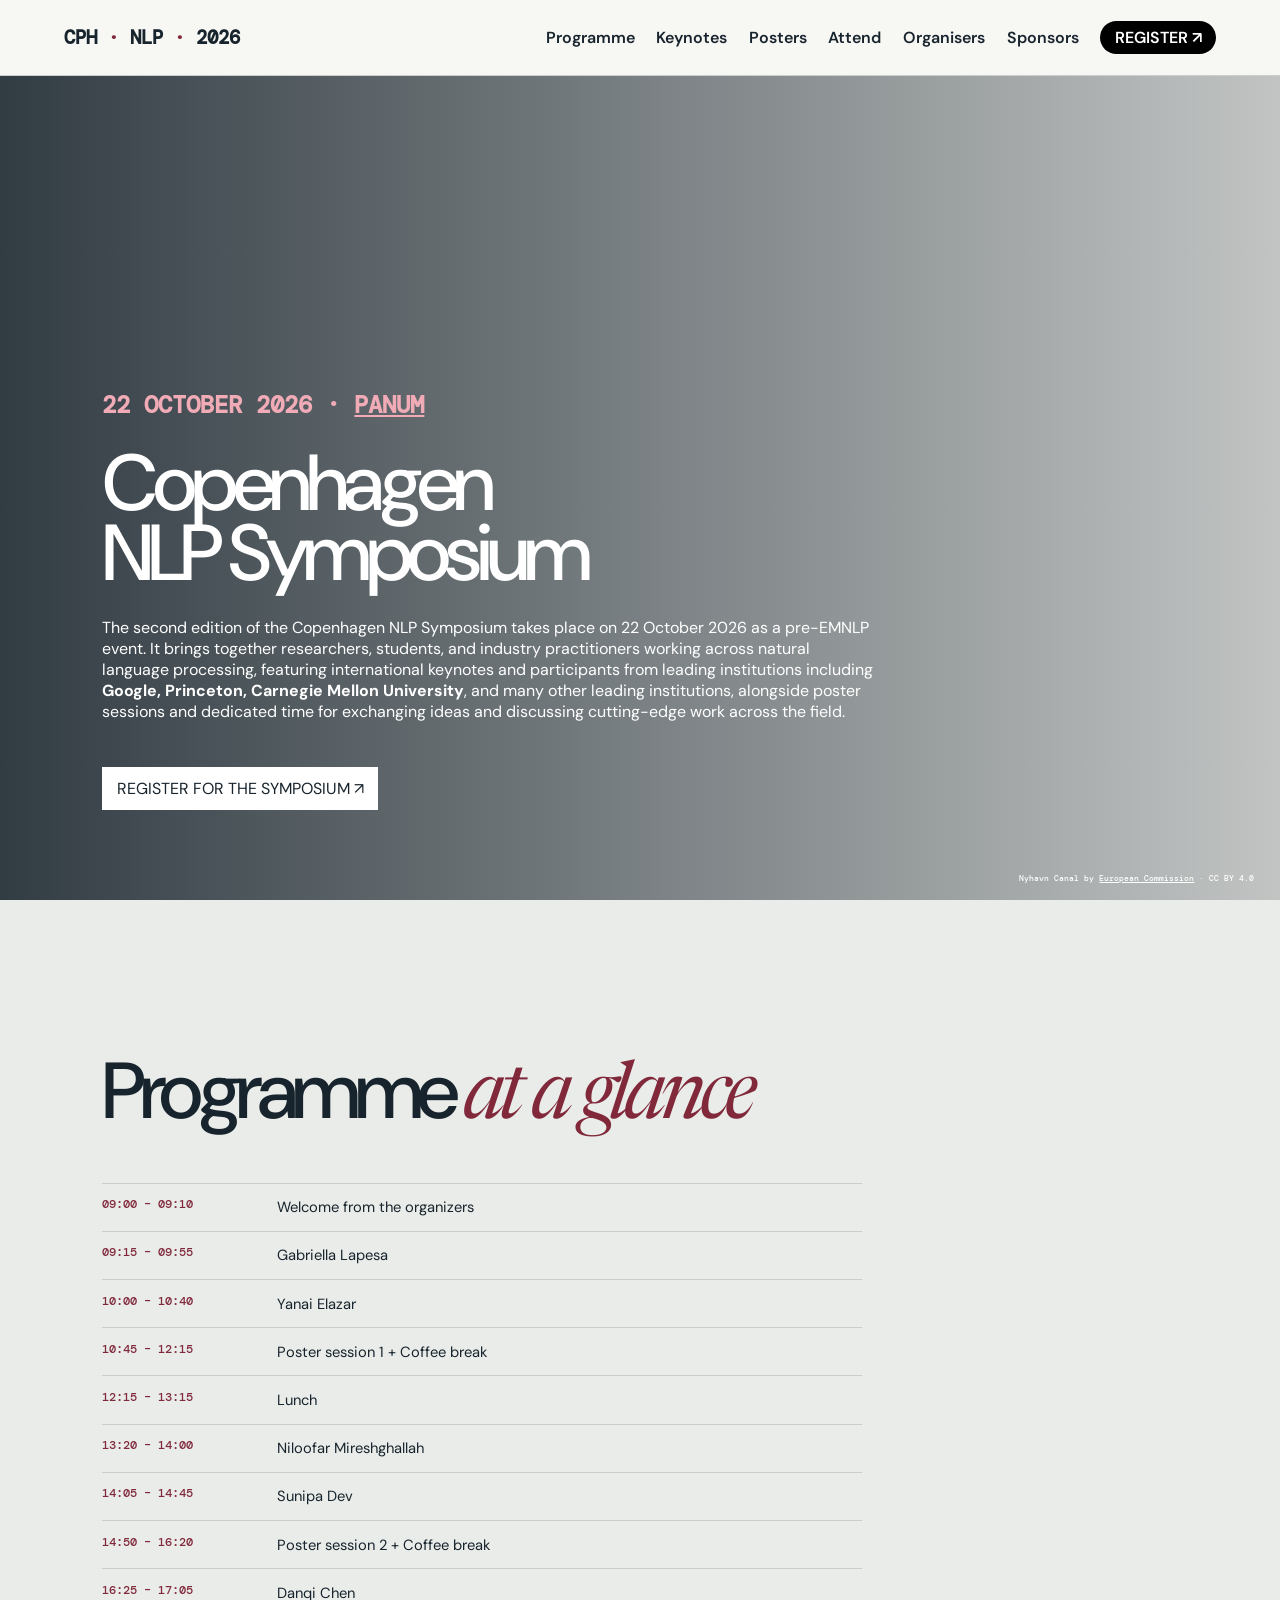
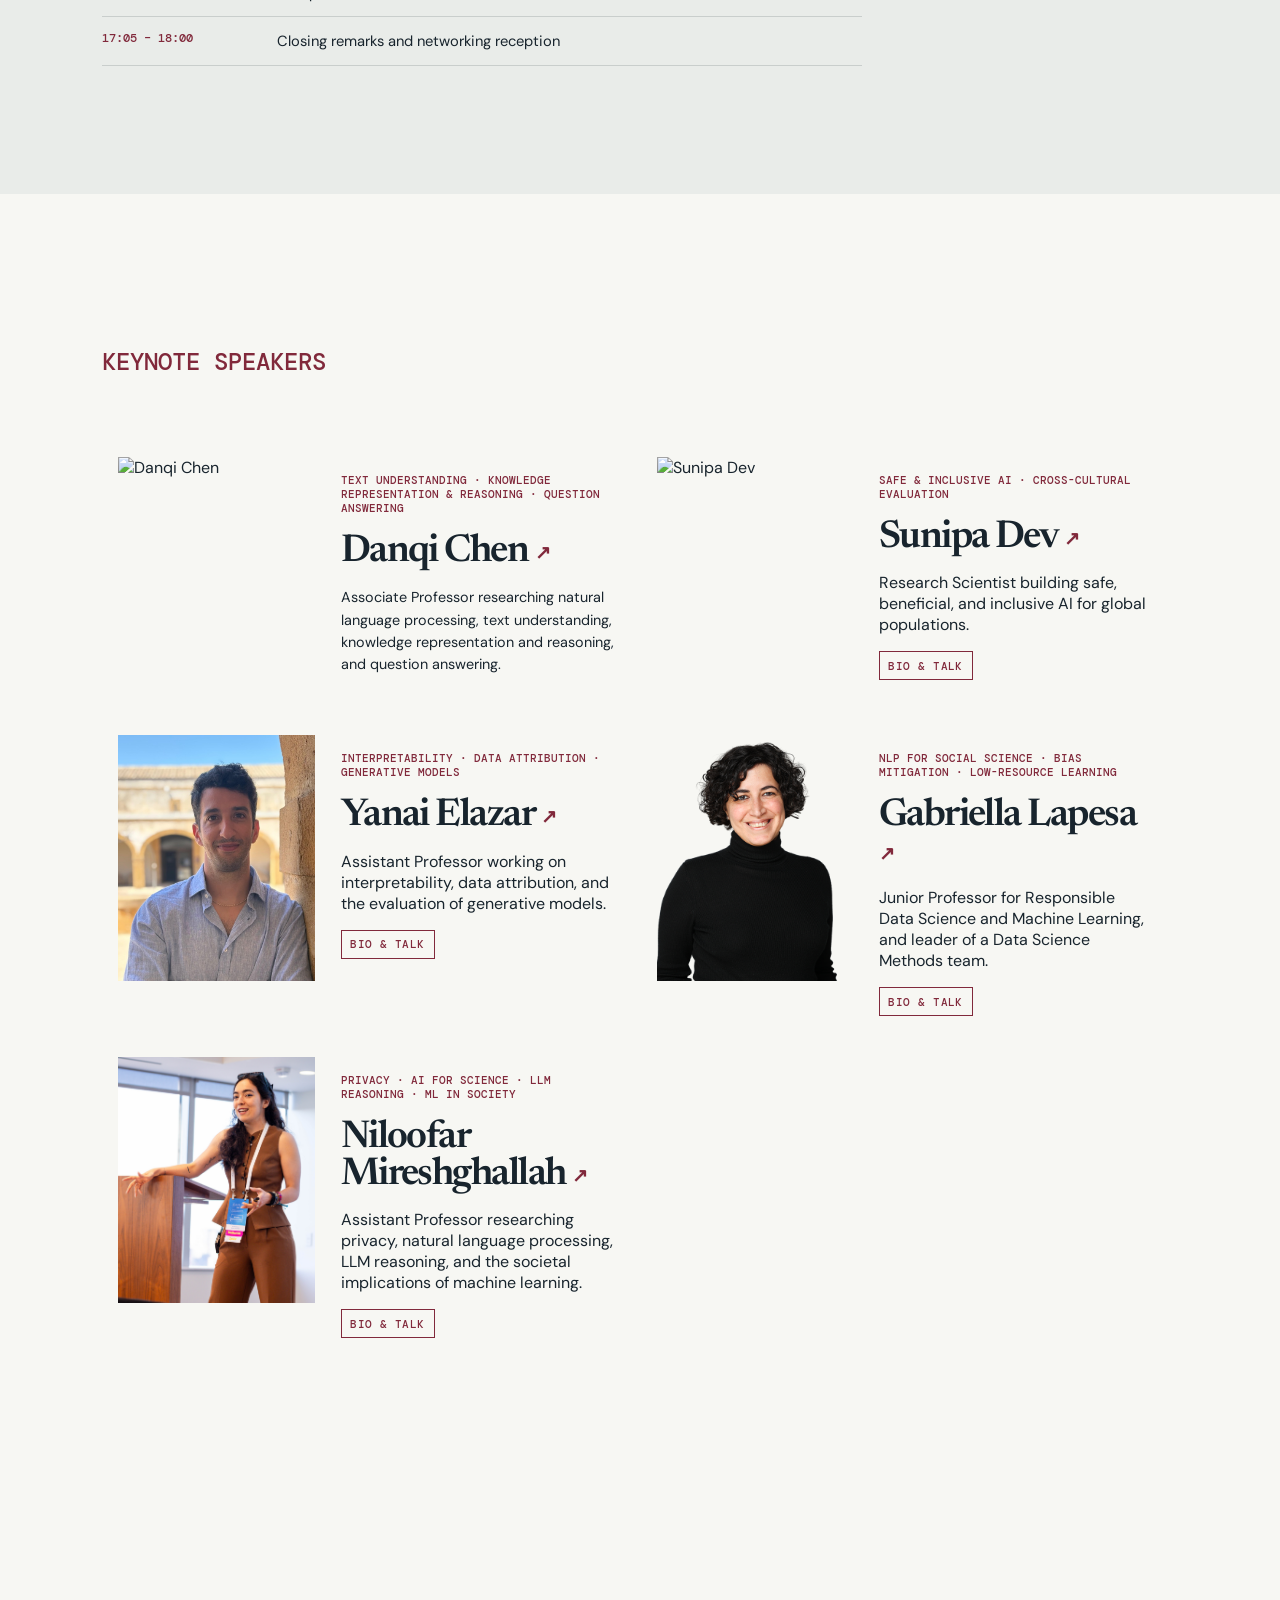
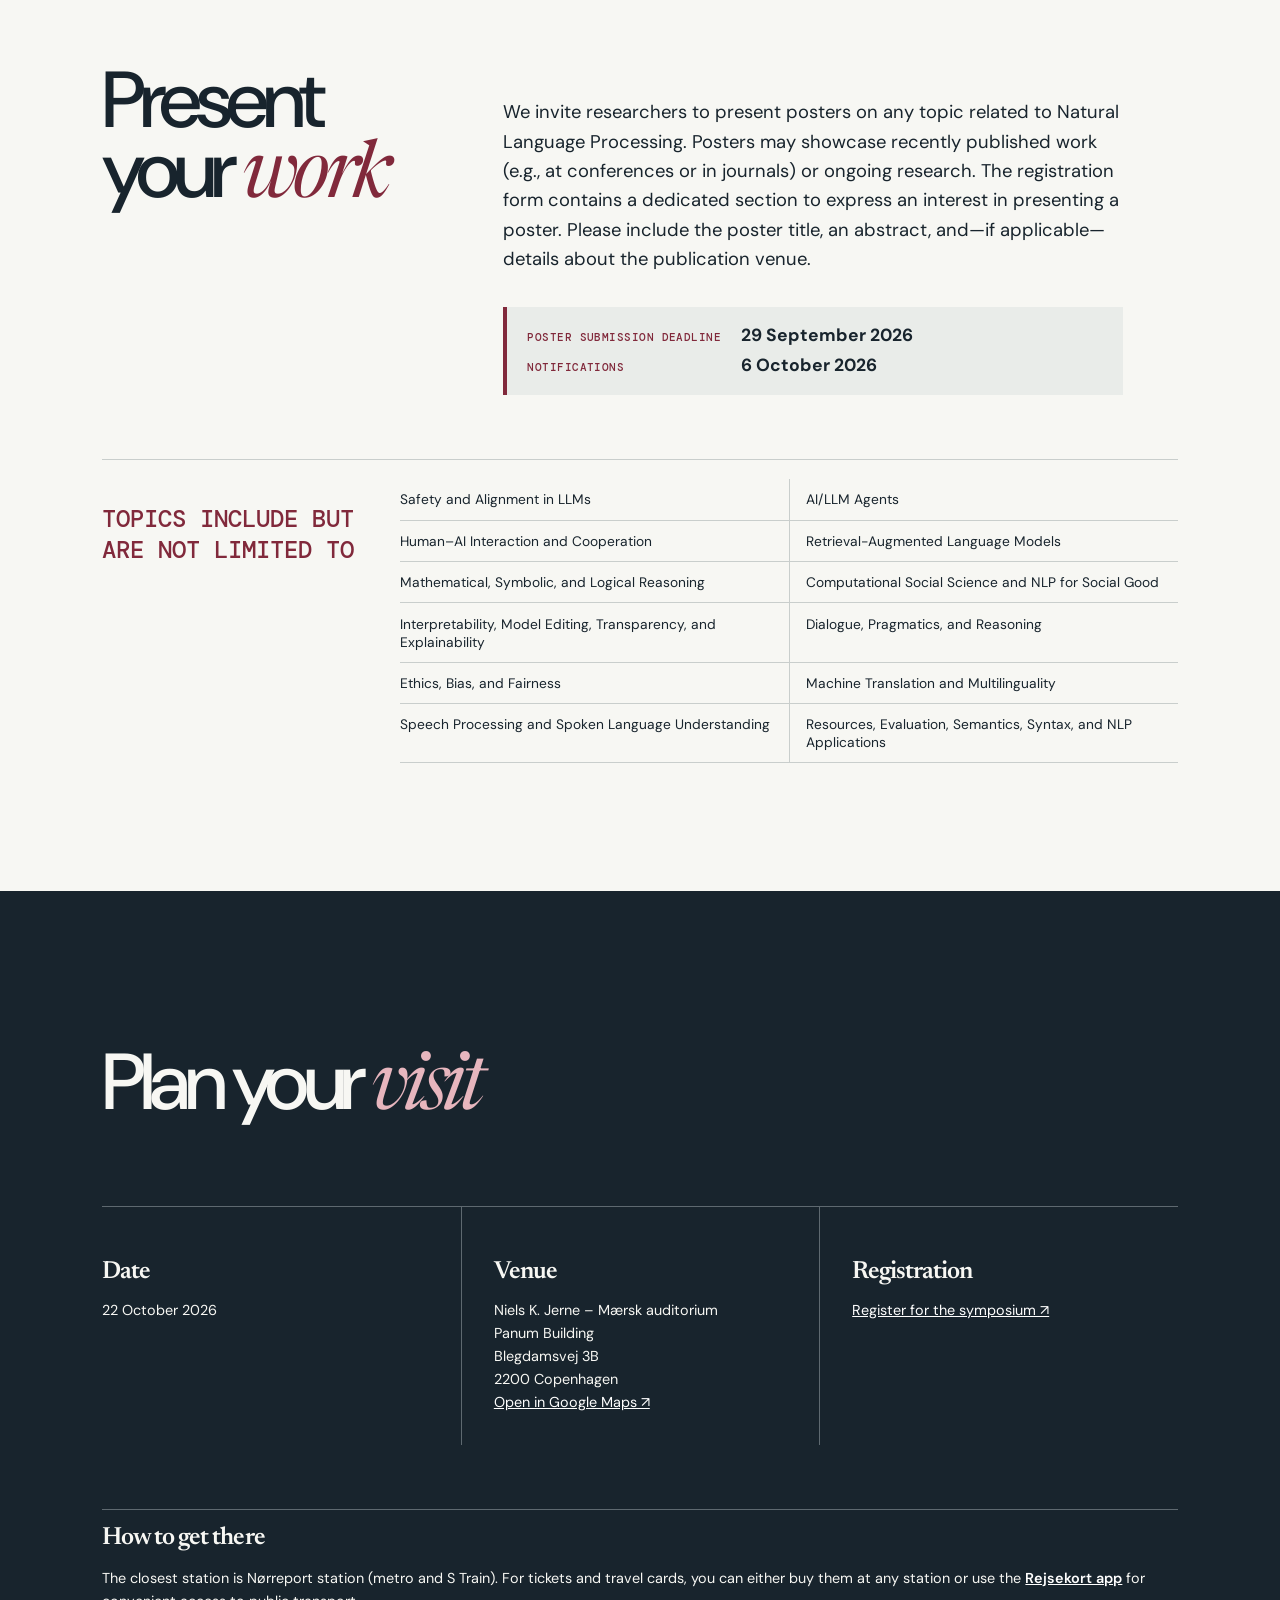
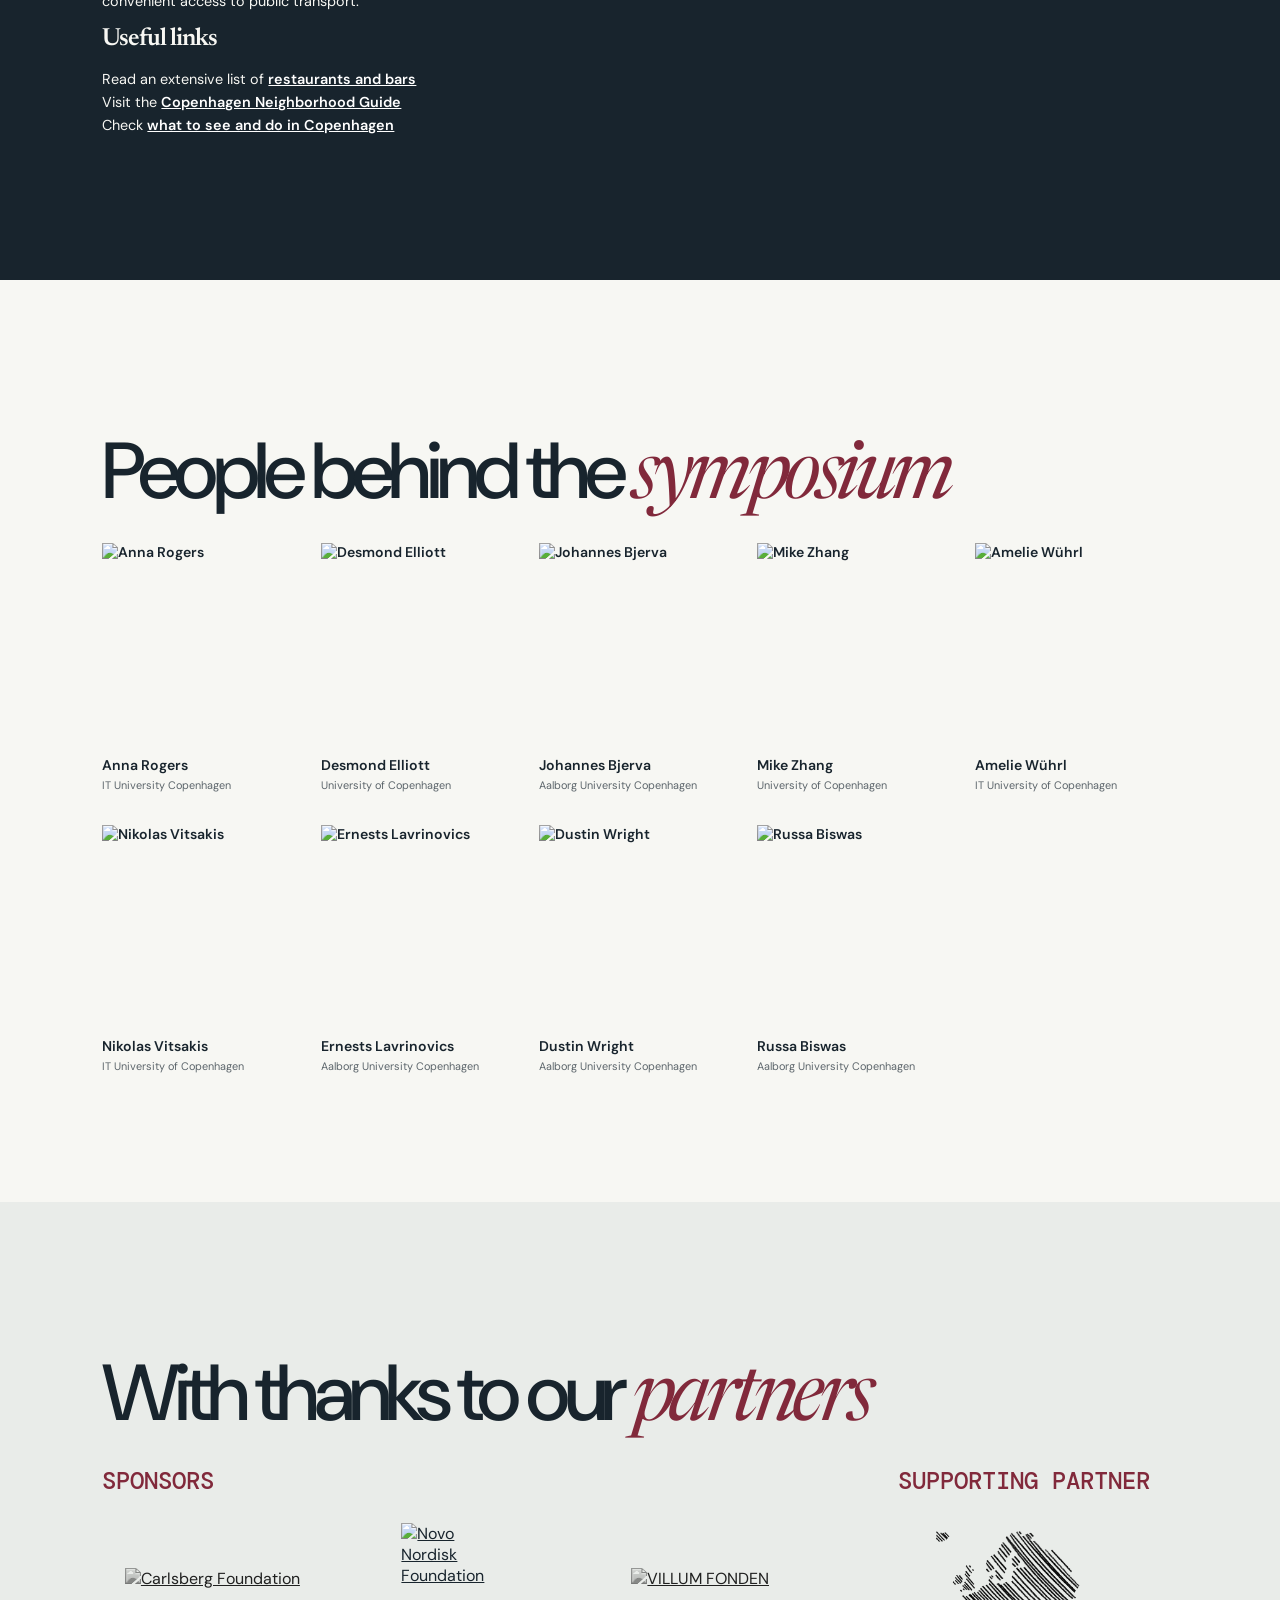
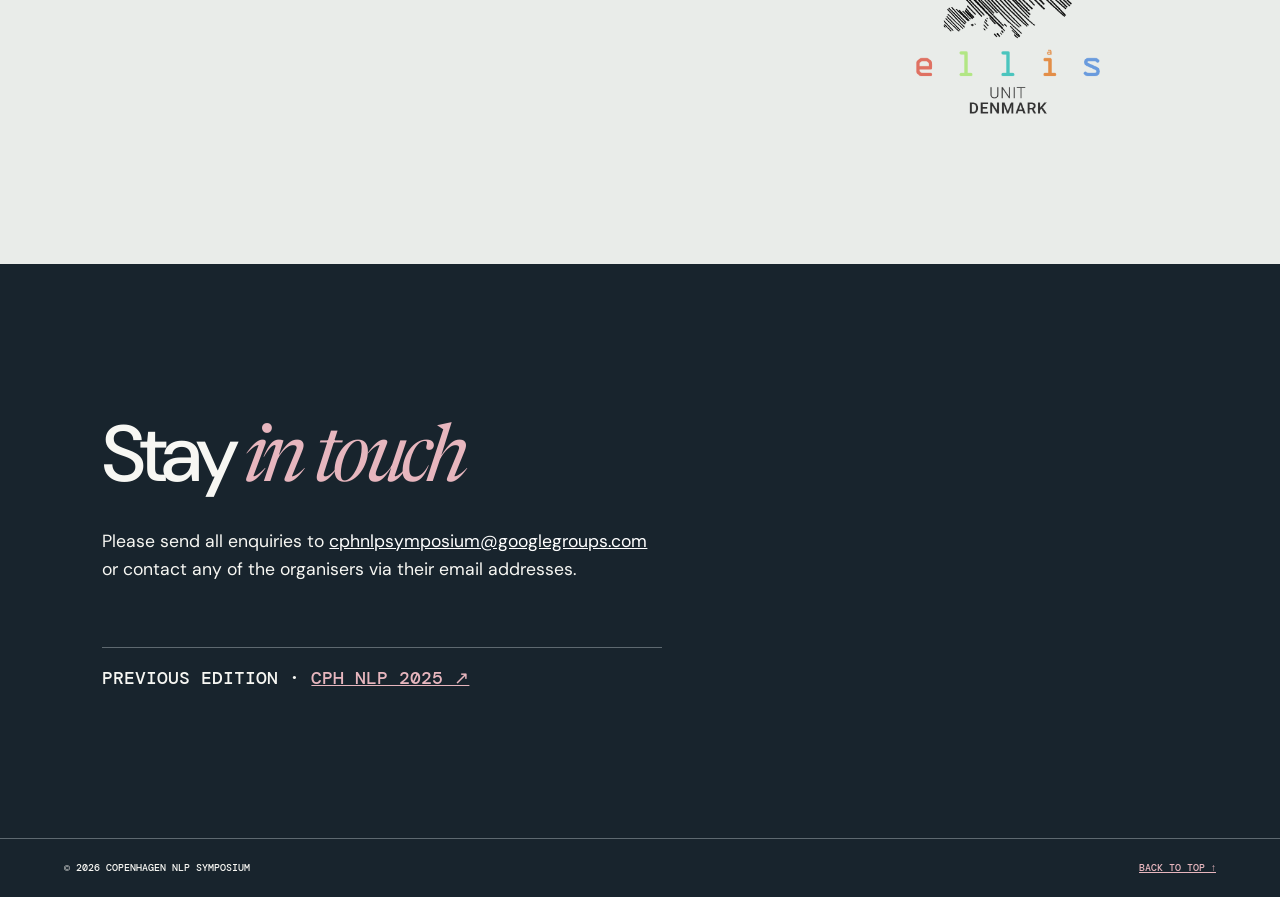
==== commit fba336ea: "Add Yanai Elazar keynote details" ====
--- a/index.html
+++ b/index.html
@@ -30,7 +30,7 @@
     <div class="keynotes">
         <a href="https://www.cs.princeton.edu/~danqic/index.html" target="_blank"><img src="https://www.cs.princeton.edu/~danqic/images/danqi_2025.jpg" alt="Danqi Chen"><div><p class="label">Text understanding · Knowledge representation &amp; reasoning · Question answering</p><h3>Danqi Chen <span>↗</span></h3><p>Associate Professor researching natural language processing, text understanding, knowledge representation and reasoning, and question answering.</p></div></a>
         <article class="keynote-card has-popup"><img src="https://sunipa.github.io/images/IMG_5932.jpg" alt="Sunipa Dev"><div class="keynote-copy"><p class="label">Safe &amp; inclusive AI · Cross-cultural evaluation</p><h3><a class="speaker-name" href="https://sunipa.github.io/" target="_blank">Sunipa Dev <span>↗</span></a></h3><aside class="keynote-popup" aria-label="Sunipa Dev talk details"><p class="popup-label">Bio</p><p>Sunipa Dev is a Staff Research Scientist at Google Research, working at the intersection of language, society, and technology. Previously, she was an NSF Computing Innovation Fellow at UCLA, before which she completed her PhD from the University of Utah. Her research strives to ground evaluations of generative AI, especially language technologies in real user experiences, and foster inclusion of global and marginalized perspectives into AI pipelines. Her work has been awarded by various organizations including NSF and DAAD, and she has been named one of MIT Tech Review's 35 Innovators under 35 in 2025, and one of 100 Brilliant Women in AI Ethics in 2022.</p><p class="popup-label">Talk</p><h4>Towards Culturally Intelligent Large Language Models</h4><p>Generative AI has transitioned from niche technology to a ubiquitous component of daily life, and models are increasingly deployed in socially sensitive roles across the globe. However, current benchmark-driven development often overlooks whether a model is able to navigate the complex, pluralistic nuances of global cultures. This gap creates a superficial illusion of global utility, leading to functional failures, safety violations, and the systemic risk of cultural erasure.</p><p>In this talk we will discuss the gap that needs to be investigated for globally usable intelligence. We will define the term culture from the perspective of AI evaluations and explore a principled framework to transform cultural intelligence from a contested concept into a measurable and controllable construct that can be applied to evaluate a model's ability to navigate and reason between complex cultural norms and nuances.</p></aside><p>Research Scientist building safe, beneficial, and inclusive AI for global populations.</p></div></article>
-        <a href="https://yanaiela.github.io/" target="_blank"><img src="img/yanai-elazar.jpg" alt="Yanai Elazar"><div><p class="label">Interpretability · Data attribution · Generative models</p><h3>Yanai Elazar <span>↗</span></h3><p>Assistant Professor working on interpretability, data attribution, and the evaluation of generative models.</p></div></a>
+        <article class="keynote-card has-popup"><img src="img/yanai-elazar.jpg" alt="Yanai Elazar"><div class="keynote-copy"><p class="label">Interpretability · Data attribution · Generative models</p><h3><a class="speaker-name" href="https://yanaiela.github.io/" target="_blank">Yanai Elazar <span>↗</span></a></h3><aside class="keynote-popup" aria-label="Yanai Elazar talk details"><p class="popup-label">Bio</p><p>Yanai Elazar is an Assistant Professor at Bar-Ilan University. Before that, he was a Postdoctoral Researcher at AI2 and the University of Washington, and completed his PhD in Computer Science at Bar-Ilan University. He is interested in the science of generative models, for which he develops tools and algorithms for understanding what makes models work, how, and why, with special interest in the data on which these models are trained.</p><p class="popup-label">Talk</p><h4>The Missing Piece (of Data) in Interpretability Research</h4><p>Datasets are the fundamental building blocks of generative models, yet their influence is often overlooked once training is complete. While most (mechanistic) interpretability research focuses on opening the black-box models to understand <em>how</em> they function, I propose a shift in perspective. By treating training data as the root cause of model behavior, we can better understand <em>why</em> these models work so well as they do, and why not when they fail miserably.</p><p>In this talk I will present some of the recent tools and methods we developed to deal with massive datasets, and connecting them to models behavior.</p></aside><p>Assistant Professor working on interpretability, data attribution, and the evaluation of generative models.</p></div></article>
         <article class="keynote-card has-popup"><img src="img/gabriella-lapesa.png" alt="Gabriella Lapesa"><div class="keynote-copy"><p class="label">NLP for social science · Bias mitigation · Low-resource learning</p><h3><a class="speaker-name" href="https://www.gesis.org/en/institute/about-us/staff/person/Gabriella.Lapesa" target="_blank">Gabriella Lapesa <span>↗</span></a></h3><aside class="keynote-popup" aria-label="Gabriella Lapesa talk details"><p class="popup-label">Talk</p><h4>The who and what of human label variation for subjective NLP tasks</h4><p>Label variation in subjective annotation tasks is a feature of the underlying phenomena, and not a bug to be fixed: the NLP community agrees on this (maybe with the exception of the occasional reviewer 2). Giving justice to this observation, however, requires sharpening our methods for data collection and analysis before we even come to modeling and alignment. Who annotates and what is annotated are the crucial ingredients of this approach: in my talk, I will discuss examples of recent Computational Social Science work by my research group and collaborators. Along the way, I will also share with the audience insights learnt from the interaction with survey researchers as well as my reflection on the practical and ethical challenges connected to the application of the human label variation paradigm.</p><p class="popup-label">Bio</p><p>Gabriella is a team lead for Data Science Methods in the Department for Computational Social Science at the Leibniz Institute for Social Sciences (GESIS Köln) and a junior professor of Responsible Data Science and Machine Learning at the Heinrich-Heine University of Düsseldorf. She has studied Digital Humanities (BA), Linguistics (MA), and Cognitive Science (PhD). Nowadays, her research focuses on the intersection of NLP and CSS, with a focus on subjective phenomena in NLP and on argument mining in deliberative contexts.</p></aside><p>Junior Professor for Responsible Data Science and Machine Learning, and leader of a Data Science Methods team.</p></div></article>
         <article class="keynote-card has-popup"><img src="img/niloofar-mireshghallah.jpg" alt="Niloofar Mireshghallah"><div class="keynote-copy"><p class="label">Privacy · AI for Science · LLM reasoning · ML in Society</p><h3><a class="speaker-name" href="https://mireshghallah.github.io/" target="_blank">Niloofar Mireshghallah <span>↗</span></a></h3><aside class="keynote-popup" aria-label="Niloofar Mireshghallah talk details"><p class="popup-label">Talk</p><h4>What Goes Where? Information Flow in Long-Horizon AI Agents</h4><p>An AI agent's behavior depends on what enters its context, what persists in memory, and how observations from tools become actions. What goes where, and what changes along the way? In this talk, we examine language models as components of software systems that gather, synthesize, transform, and pass on information, focusing on long-horizon, open-ended tasks where state accumulates and feedback is often incomplete.</p><p>We begin with <a href="https://arxiv.org/abs/2511.14937" target="_blank">CIMemories</a>, examining when information remembered about a user is appropriate to disclose in a new context. Through <a href="https://arxiv.org/abs/2609.24927" target="_blank">Et Tu, Brute?</a>, we then trace how personal information obtained through profiles, inboxes, and MCP-style tool access influences downstream decisions, sometimes steering recommendations against the user's stated interests. We next turn to <a href="https://persimmon.humansand.ai/blog/persimmon.html" target="_blank">Persimmon and the Trickle Test</a>, asking whether user models capture how people reveal information gradually and selectively as an interaction unfolds.</p><p>Finally, we connect these questions to scientific discovery. Both social and scientific tasks require deciding what to ask or measure next, maintaining evolving state, and acting on partial information with imperfect feedback. Using <a href="https://arxiv.org/abs/2605.21740" target="_blank">SMDD-Bench</a> and work on <a href="https://r-suresh07.github.io/writing/is-human-taste-overrated-in-harness-engineering/" target="_blank">harness engineering</a>, we examine how the representation of evidence and persistence of state shape scientific search. We close with directions for models and harnesses that better reason about what information to seek, retain, abstract, and pass on across a workflow.</p><p class="popup-label">Bio</p><p>Niloofar Mireshghallah is an Assistant Professor at Carnegie Mellon University, jointly appointed in the Language Technologies Institute and the Department of Engineering and Public Policy, a core member of CyLab, and a Founding Member of Technical Staff at humans&amp;. Her research spans privacy, social intelligence, and AI for science, with a focus on how models acquire, organize, and use information in long-horizon, open-ended tasks. Previously, she was a Research Scientist at Meta FAIR and a postdoctoral scholar at the University of Washington. She received her Ph.D. in Computer Science from UC San Diego in 2023. Her honors include the NCWIT Collegiate Award, the Rising Star in Adversarial ML Award, and selection for Rising Stars in EECS.</p></aside><p>Assistant Professor researching privacy, natural language processing, LLM reasoning, and the societal implications of machine learning.</p></div></article>
     </div>
--- a/styles.css
+++ b/styles.css
@@ -13,3 +13,5 @@
 .has-popup.show-popup .keynote-popup{display:block}.speaker-name{cursor:help}
 .speaker-name{cursor:pointer}.keynote-details{position:relative;display:inline-block}.keynote-details-trigger{appearance:none;border:1px solid var(--accent);background:transparent;color:var(--accent);padding:.4rem .55rem;font:500 .68rem "DM Mono";letter-spacing:.04em;text-transform:uppercase;cursor:pointer}.keynote-details-trigger span{font-size:1.1em}.keynote-details-trigger:hover,.keynote-details-trigger:focus-visible{background:var(--accent);color:var(--paper);outline:none}.keynote-details .keynote-popup{top:calc(100% + .55rem);left:0}.keynote-details:hover .keynote-popup,.keynote-details:focus-within .keynote-popup{display:block}.keynote-card:nth-child(even) .keynote-details .keynote-popup{right:0;left:auto}@media(max-width:900px){.keynote-card:nth-child(even) .keynote-details .keynote-popup{left:0;right:auto}}
 .keynote-copy h3:hover+.keynote-popup,.keynote-copy h3:focus-within+.keynote-popup,.keynote-copy:focus-within .keynote-popup,.keynote-popup:hover{display:none}.has-popup.show-popup .keynote-popup,.keynote-details:hover .keynote-popup,.keynote-details:focus-within .keynote-popup{display:block}
+.keynote-popup-close{display:none}.keynote-details:focus-within .keynote-popup{display:none}.has-popup.show-popup .keynote-popup,.keynote-details:hover .keynote-popup{display:block}@media(max-width:500px){.keynote-popup-close{display:block;margin:0 0 1rem auto;border:1px solid #5e6970;background:transparent;color:var(--paper);padding:.35rem .5rem;font:500 .66rem "DM Mono";text-transform:uppercase;cursor:pointer}}
+@media(max-width:500px){.keynote-details{display:block;margin-top:1rem}.keynote-details-trigger{width:100%;text-align:left}.keynote-details .keynote-popup{position:static;inset:auto;width:100%;max-height:none;margin-top:.65rem;box-shadow:none}.keynote-popup-close{display:none}}
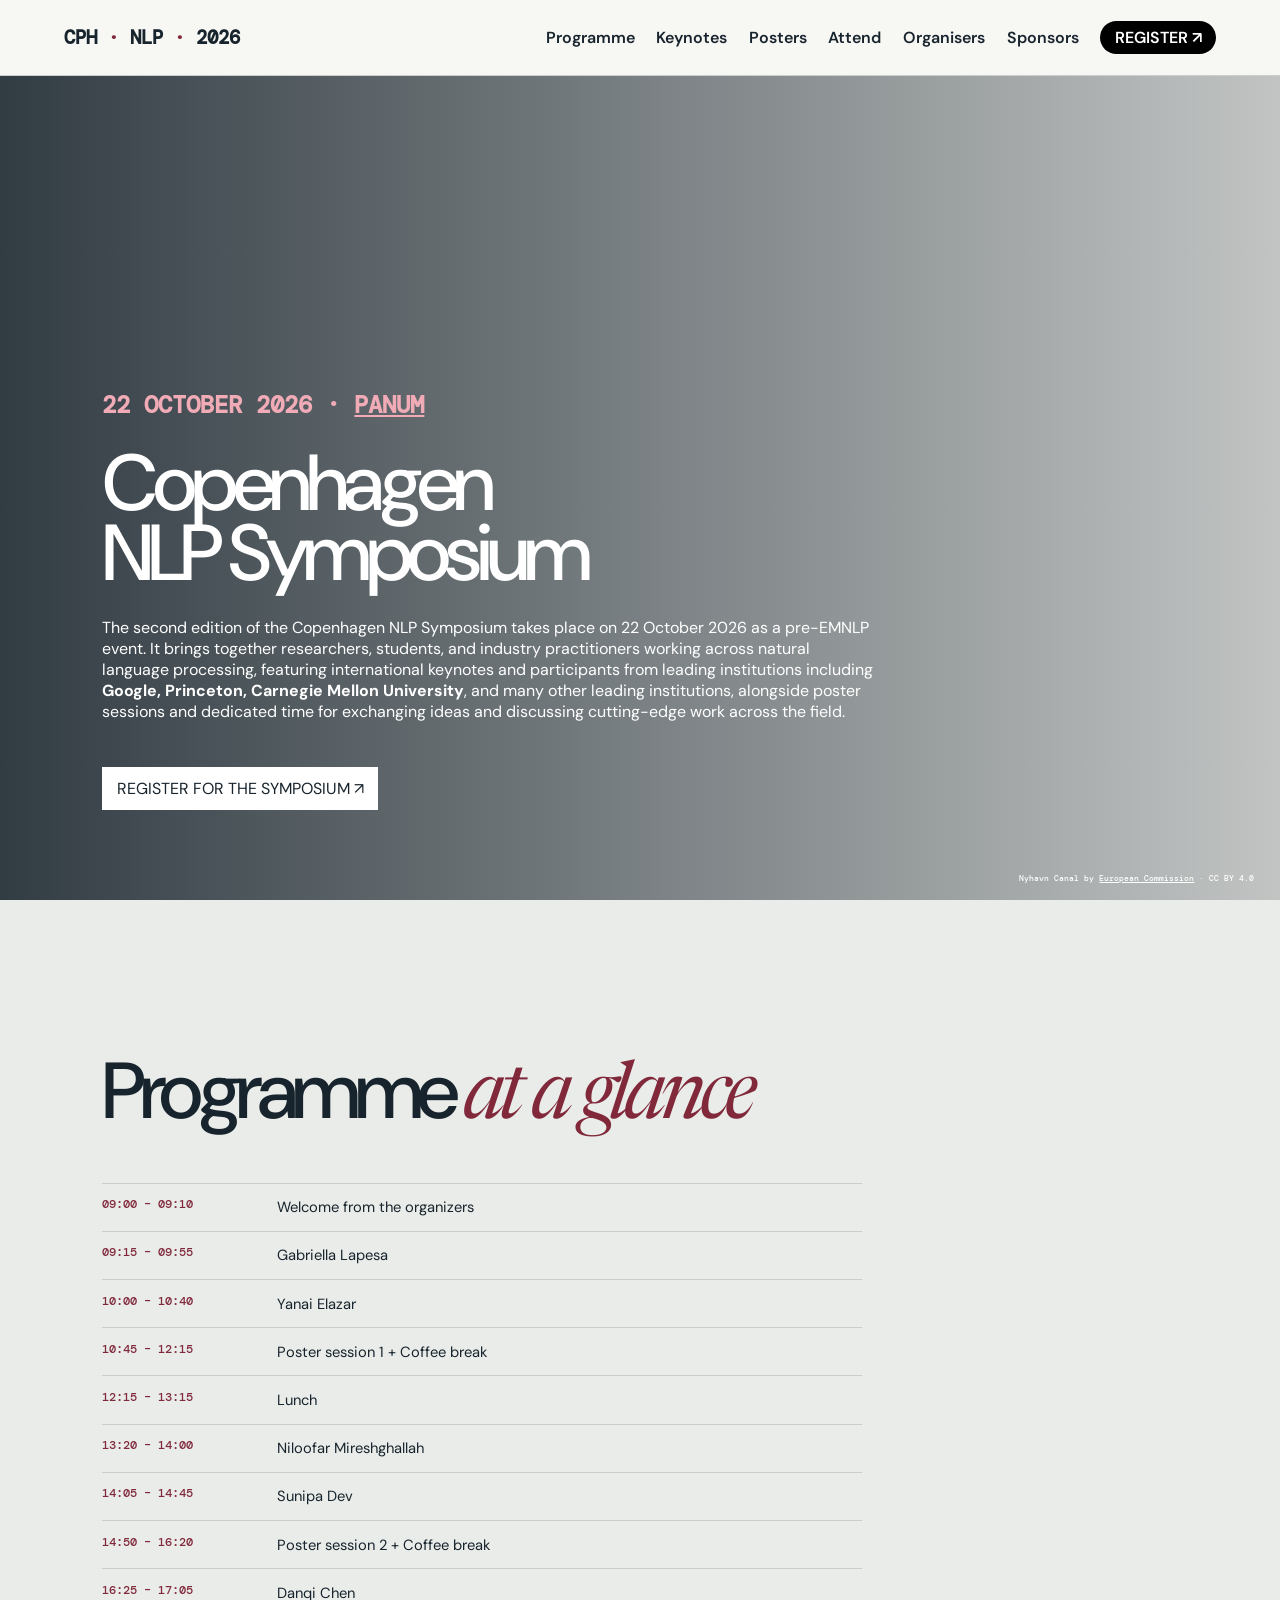
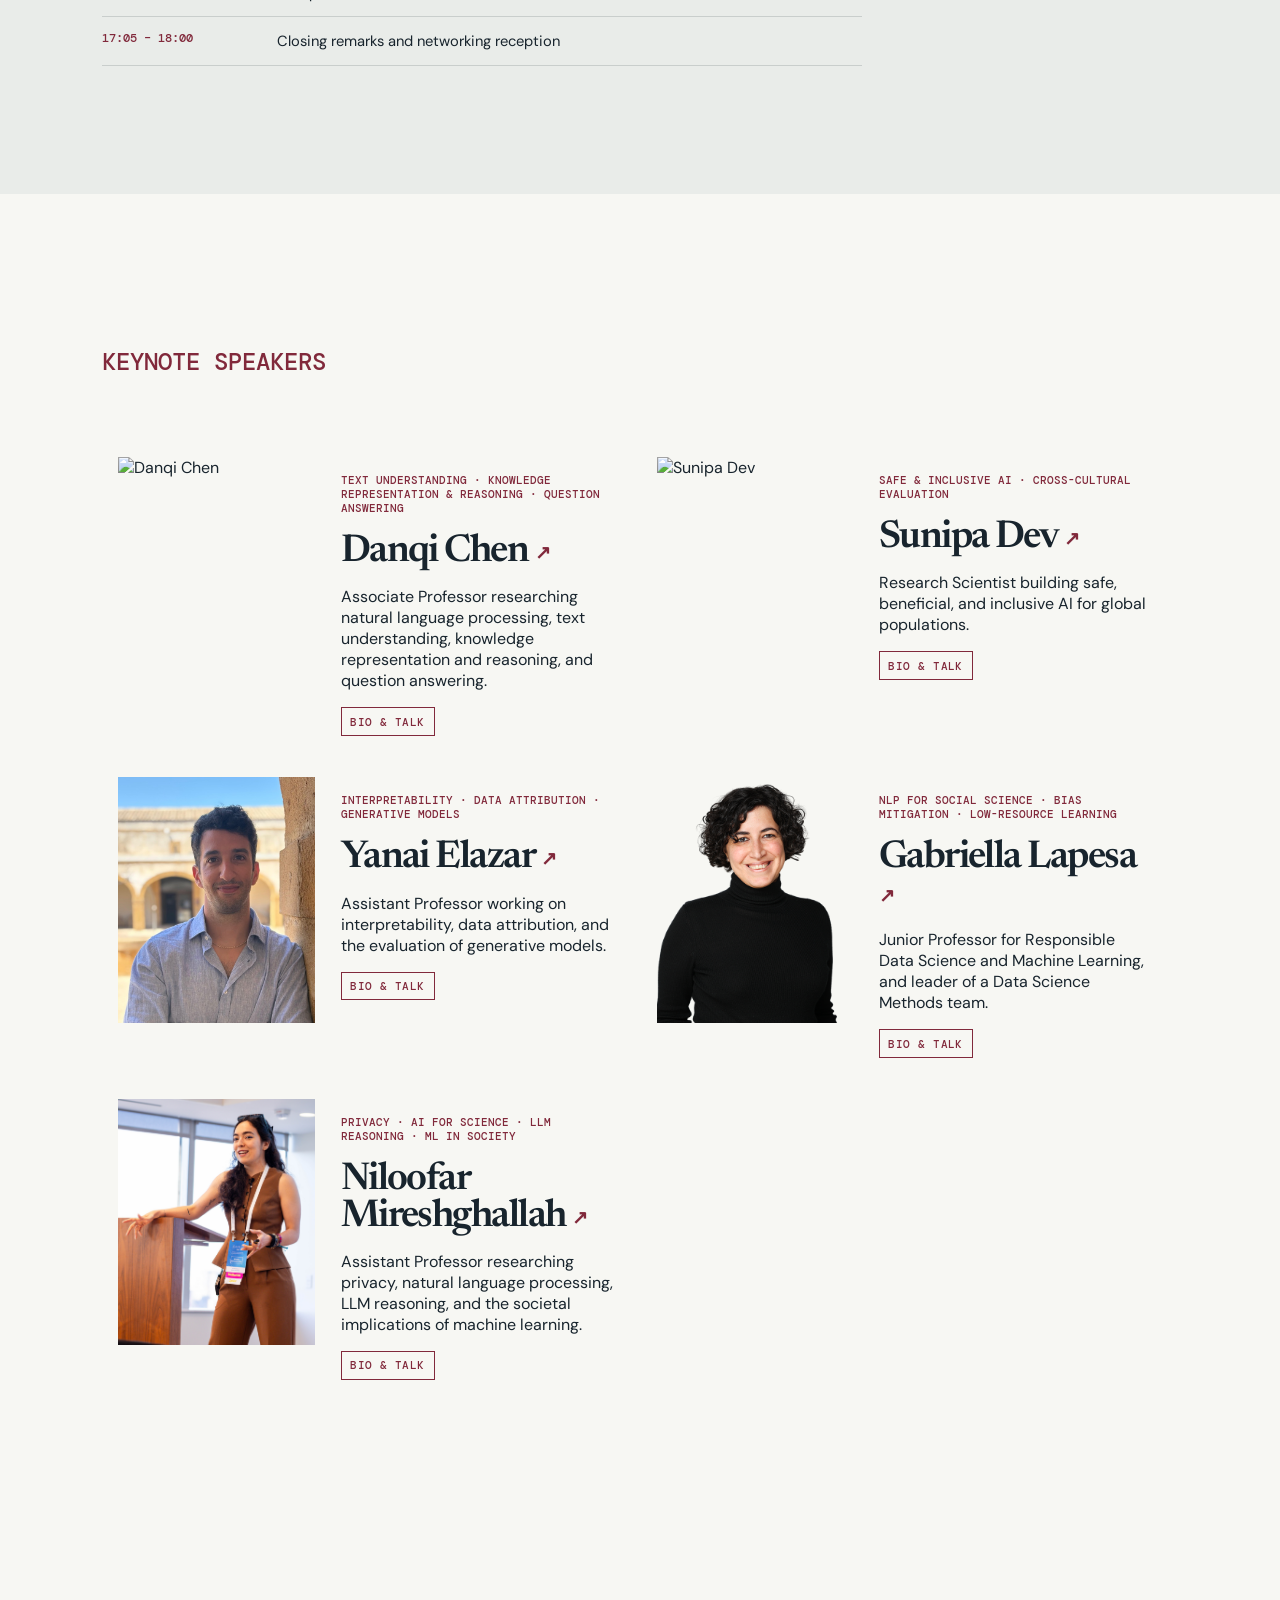
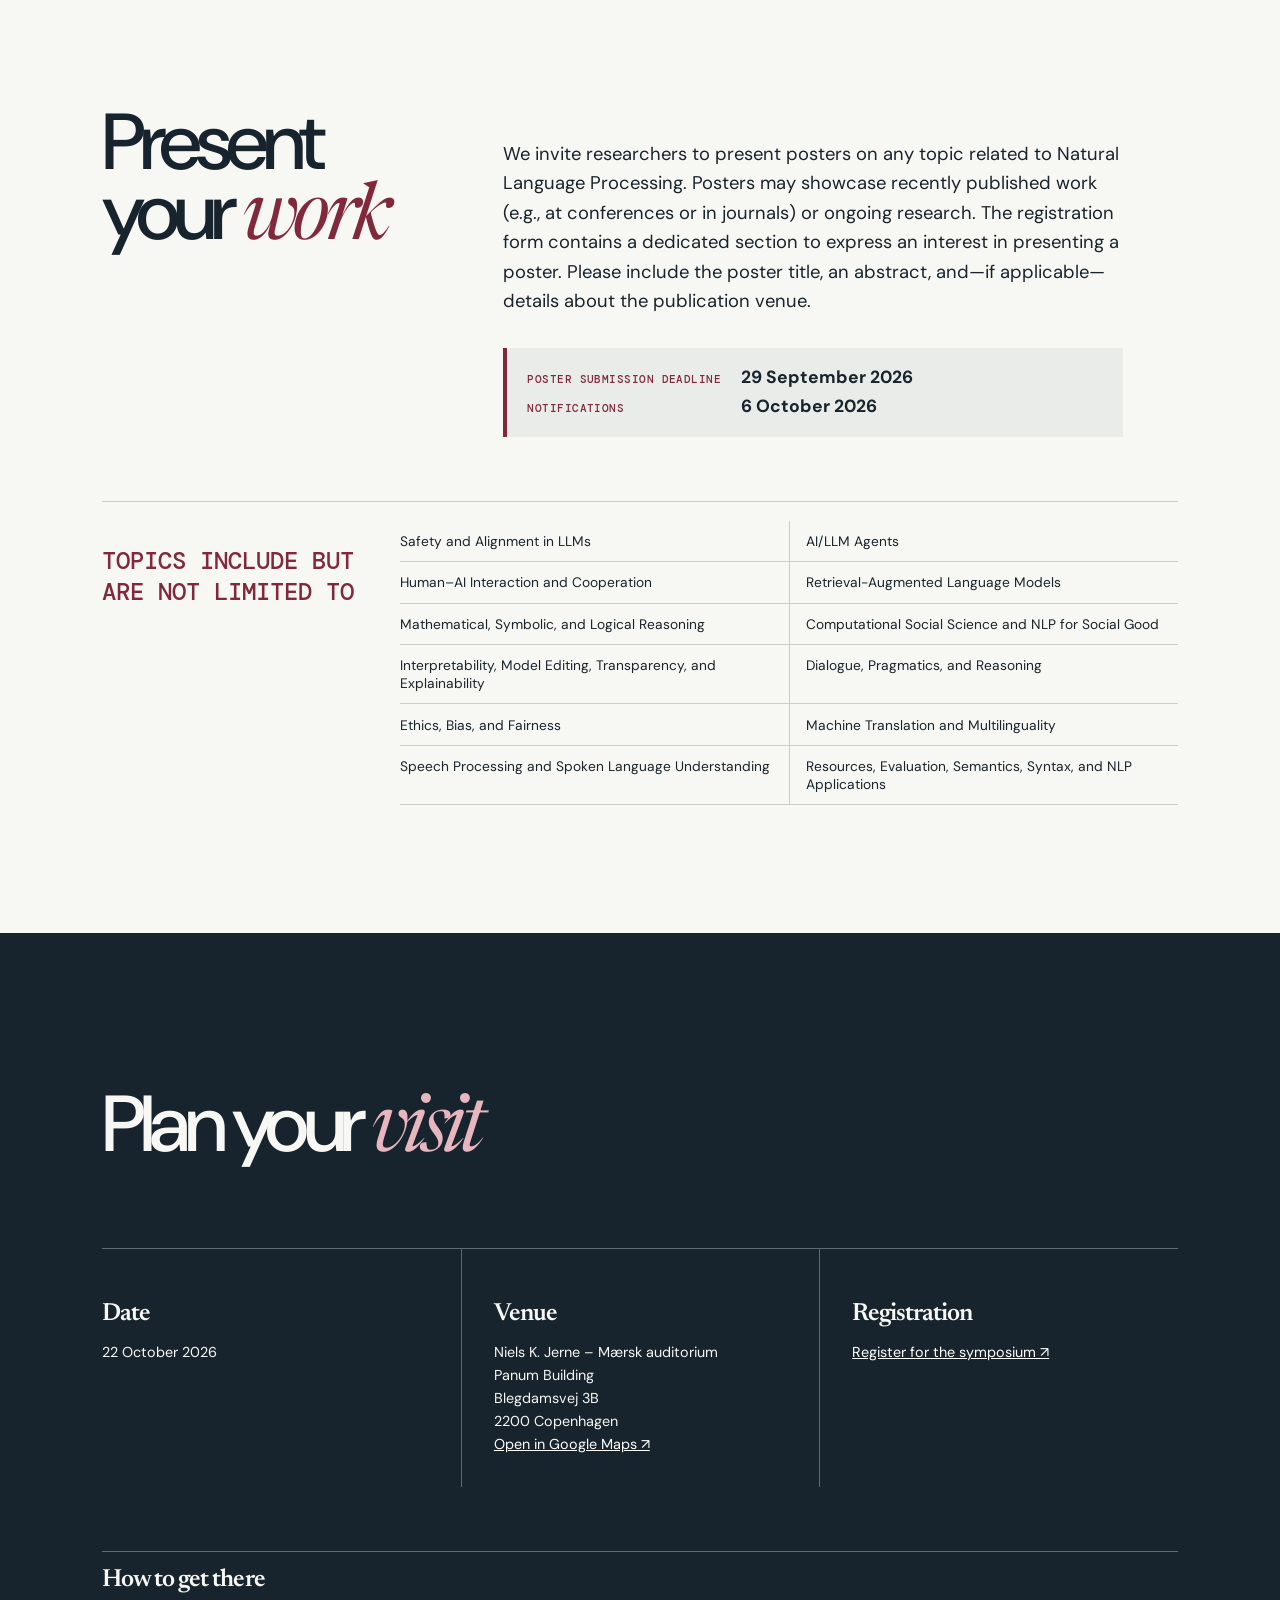
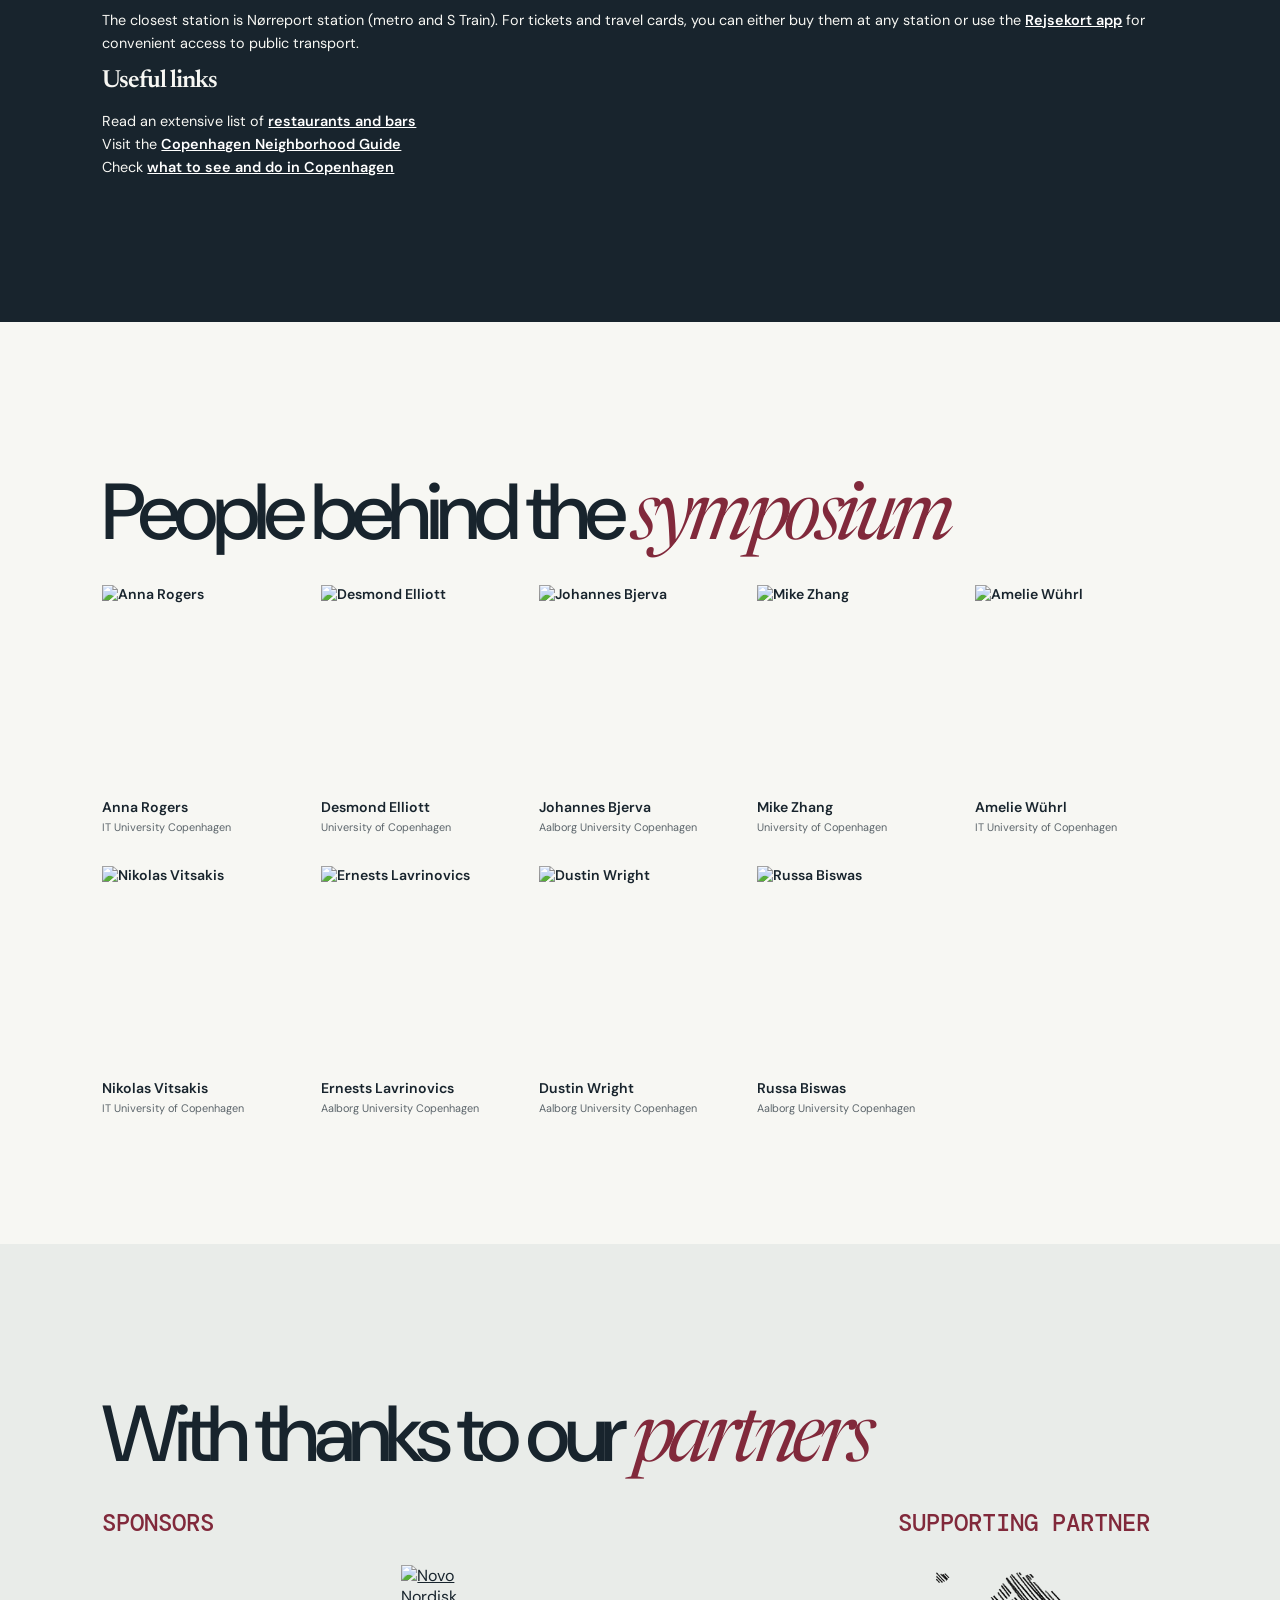
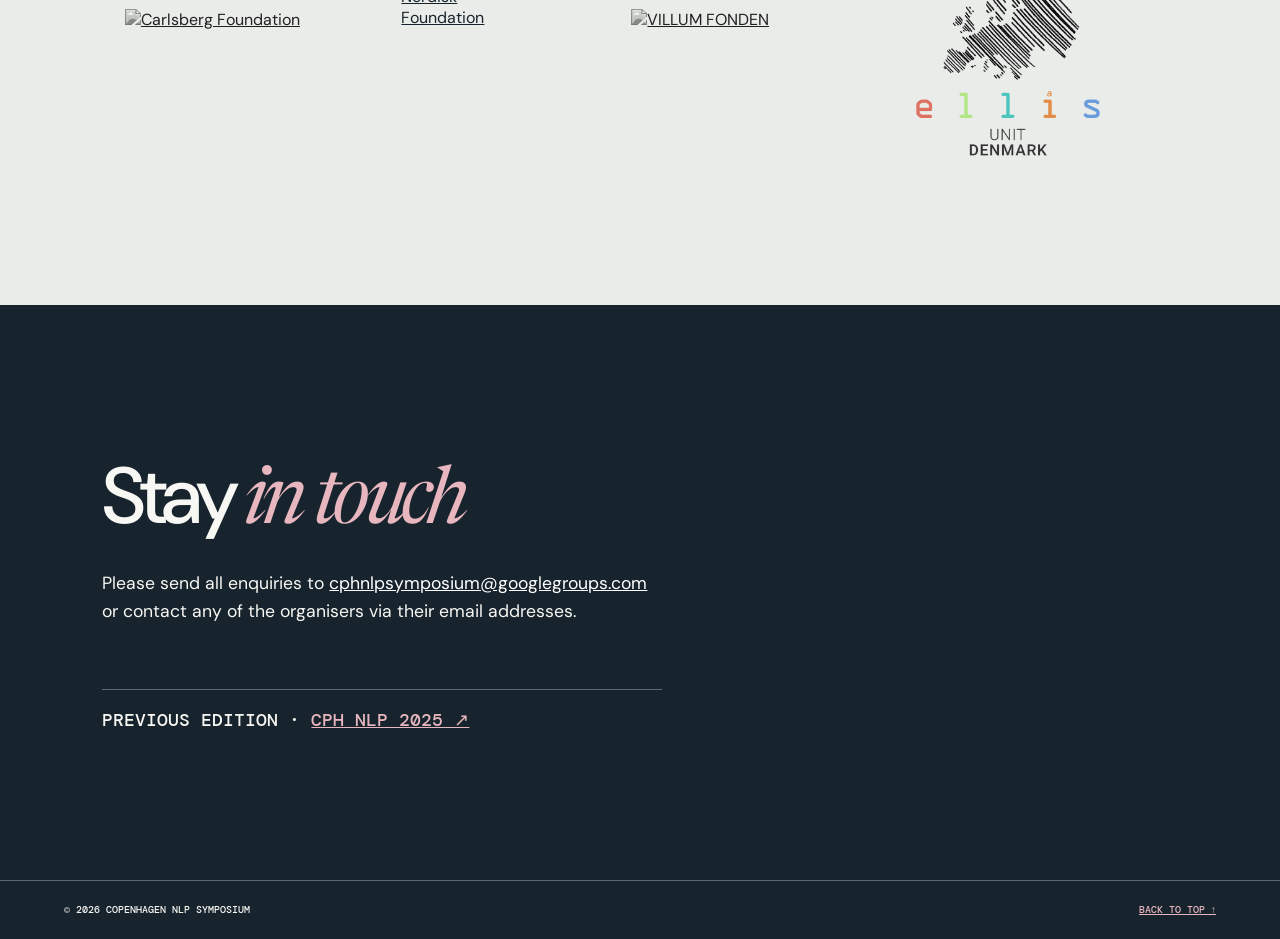
==== commit 6aa23a99: "Add Danqi Chen keynote details" ====
--- a/index.html
+++ b/index.html
@@ -28,7 +28,7 @@
     </div></section>
 <section id="keynotes" class="pad"><p class="label">Keynote speakers</p>
     <div class="keynotes">
-        <a href="https://www.cs.princeton.edu/~danqic/index.html" target="_blank"><img src="https://www.cs.princeton.edu/~danqic/images/danqi_2025.jpg" alt="Danqi Chen"><div><p class="label">Text understanding · Knowledge representation &amp; reasoning · Question answering</p><h3>Danqi Chen <span>↗</span></h3><p>Associate Professor researching natural language processing, text understanding, knowledge representation and reasoning, and question answering.</p></div></a>
+        <article class="keynote-card has-popup"><img src="https://www.cs.princeton.edu/~danqic/images/danqi_2025.jpg" alt="Danqi Chen"><div class="keynote-copy"><p class="label">Text understanding · Knowledge representation &amp; reasoning · Question answering</p><h3><a class="speaker-name" href="https://www.cs.princeton.edu/~danqic/index.html" target="_blank">Danqi Chen <span>↗</span></a></h3><aside class="keynote-popup" aria-label="Danqi Chen talk details"><p class="popup-label">Bio</p><p>Danqi Chen is an Associate Professor of Computer Science at Princeton University, where she co-leads the Princeton NLP Group and is an Associate Director of Princeton Language and Intelligence (PLI). Her research focuses on training, adapting, and understanding large language models, with a particular emphasis on making them more accessible to academia. She received her Ph.D. in Computer Science from Stanford University in 2018, advised by Christopher Manning, and her B.E. from Tsinghua University in 2012, where she was in the Special Pilot CS Class supervised by Andrew Yao. Her research has been recognized with a Sloan Fellowship, an NSF CAREER Award, a Samsung AI Researcher of the Year Award, and outstanding paper awards from ACL and EMNLP. She spent a year as a Member of Technical Staff at Thinking Machines Lab in 2025–26, and has also spent time at Facebook AI Research (FAIR) and Google DeepMind.</p><p class="popup-label">Talk</p><h4>Teaching Language Models to Play Chess and Explain Their Moves</h4><p>Chess engines have played at a superhuman level for decades, yet they remain silent experts: they can tell us the best move, but not why. Language models are the opposite: they can explain fluently, but their understanding of the game is shallow. Can we build a model that is both a strong player and a good teacher? In this talk, I will use chess as a testbed for this question. I will describe how we connect a silent expert to a language model so it can “read” the expert's internal representations, and how the model can then teach itself to explain better by looking a few moves ahead and distilling what it learns. The result is a 4B-parameter language model that reaches an Elo rating of about 2700, the level of a strong grandmaster, and outperforms frontier models while explaining its reasoning, pointing to a recipe that may extend to other domains with silent expert models such as games, robotics, and computer use.</p></aside><p>Associate Professor researching natural language processing, text understanding, knowledge representation and reasoning, and question answering.</p></div></article>
         <article class="keynote-card has-popup"><img src="https://sunipa.github.io/images/IMG_5932.jpg" alt="Sunipa Dev"><div class="keynote-copy"><p class="label">Safe &amp; inclusive AI · Cross-cultural evaluation</p><h3><a class="speaker-name" href="https://sunipa.github.io/" target="_blank">Sunipa Dev <span>↗</span></a></h3><aside class="keynote-popup" aria-label="Sunipa Dev talk details"><p class="popup-label">Bio</p><p>Sunipa Dev is a Staff Research Scientist at Google Research, working at the intersection of language, society, and technology. Previously, she was an NSF Computing Innovation Fellow at UCLA, before which she completed her PhD from the University of Utah. Her research strives to ground evaluations of generative AI, especially language technologies in real user experiences, and foster inclusion of global and marginalized perspectives into AI pipelines. Her work has been awarded by various organizations including NSF and DAAD, and she has been named one of MIT Tech Review's 35 Innovators under 35 in 2025, and one of 100 Brilliant Women in AI Ethics in 2022.</p><p class="popup-label">Talk</p><h4>Towards Culturally Intelligent Large Language Models</h4><p>Generative AI has transitioned from niche technology to a ubiquitous component of daily life, and models are increasingly deployed in socially sensitive roles across the globe. However, current benchmark-driven development often overlooks whether a model is able to navigate the complex, pluralistic nuances of global cultures. This gap creates a superficial illusion of global utility, leading to functional failures, safety violations, and the systemic risk of cultural erasure.</p><p>In this talk we will discuss the gap that needs to be investigated for globally usable intelligence. We will define the term culture from the perspective of AI evaluations and explore a principled framework to transform cultural intelligence from a contested concept into a measurable and controllable construct that can be applied to evaluate a model's ability to navigate and reason between complex cultural norms and nuances.</p></aside><p>Research Scientist building safe, beneficial, and inclusive AI for global populations.</p></div></article>
         <article class="keynote-card has-popup"><img src="img/yanai-elazar.jpg" alt="Yanai Elazar"><div class="keynote-copy"><p class="label">Interpretability · Data attribution · Generative models</p><h3><a class="speaker-name" href="https://yanaiela.github.io/" target="_blank">Yanai Elazar <span>↗</span></a></h3><aside class="keynote-popup" aria-label="Yanai Elazar talk details"><p class="popup-label">Bio</p><p>Yanai Elazar is an Assistant Professor at Bar-Ilan University. Before that, he was a Postdoctoral Researcher at AI2 and the University of Washington, and completed his PhD in Computer Science at Bar-Ilan University. He is interested in the science of generative models, for which he develops tools and algorithms for understanding what makes models work, how, and why, with special interest in the data on which these models are trained.</p><p class="popup-label">Talk</p><h4>The Missing Piece (of Data) in Interpretability Research</h4><p>Datasets are the fundamental building blocks of generative models, yet their influence is often overlooked once training is complete. While most (mechanistic) interpretability research focuses on opening the black-box models to understand <em>how</em> they function, I propose a shift in perspective. By treating training data as the root cause of model behavior, we can better understand <em>why</em> these models work so well as they do, and why not when they fail miserably.</p><p>In this talk I will present some of the recent tools and methods we developed to deal with massive datasets, and connecting them to models behavior.</p></aside><p>Assistant Professor working on interpretability, data attribution, and the evaluation of generative models.</p></div></article>
         <article class="keynote-card has-popup"><img src="img/gabriella-lapesa.png" alt="Gabriella Lapesa"><div class="keynote-copy"><p class="label">NLP for social science · Bias mitigation · Low-resource learning</p><h3><a class="speaker-name" href="https://www.gesis.org/en/institute/about-us/staff/person/Gabriella.Lapesa" target="_blank">Gabriella Lapesa <span>↗</span></a></h3><aside class="keynote-popup" aria-label="Gabriella Lapesa talk details"><p class="popup-label">Talk</p><h4>The who and what of human label variation for subjective NLP tasks</h4><p>Label variation in subjective annotation tasks is a feature of the underlying phenomena, and not a bug to be fixed: the NLP community agrees on this (maybe with the exception of the occasional reviewer 2). Giving justice to this observation, however, requires sharpening our methods for data collection and analysis before we even come to modeling and alignment. Who annotates and what is annotated are the crucial ingredients of this approach: in my talk, I will discuss examples of recent Computational Social Science work by my research group and collaborators. Along the way, I will also share with the audience insights learnt from the interaction with survey researchers as well as my reflection on the practical and ethical challenges connected to the application of the human label variation paradigm.</p><p class="popup-label">Bio</p><p>Gabriella is a team lead for Data Science Methods in the Department for Computational Social Science at the Leibniz Institute for Social Sciences (GESIS Köln) and a junior professor of Responsible Data Science and Machine Learning at the Heinrich-Heine University of Düsseldorf. She has studied Digital Humanities (BA), Linguistics (MA), and Cognitive Science (PhD). Nowadays, her research focuses on the intersection of NLP and CSS, with a focus on subjective phenomena in NLP and on argument mining in deliberative contexts.</p></aside><p>Junior Professor for Responsible Data Science and Machine Learning, and leader of a Data Science Methods team.</p></div></article>
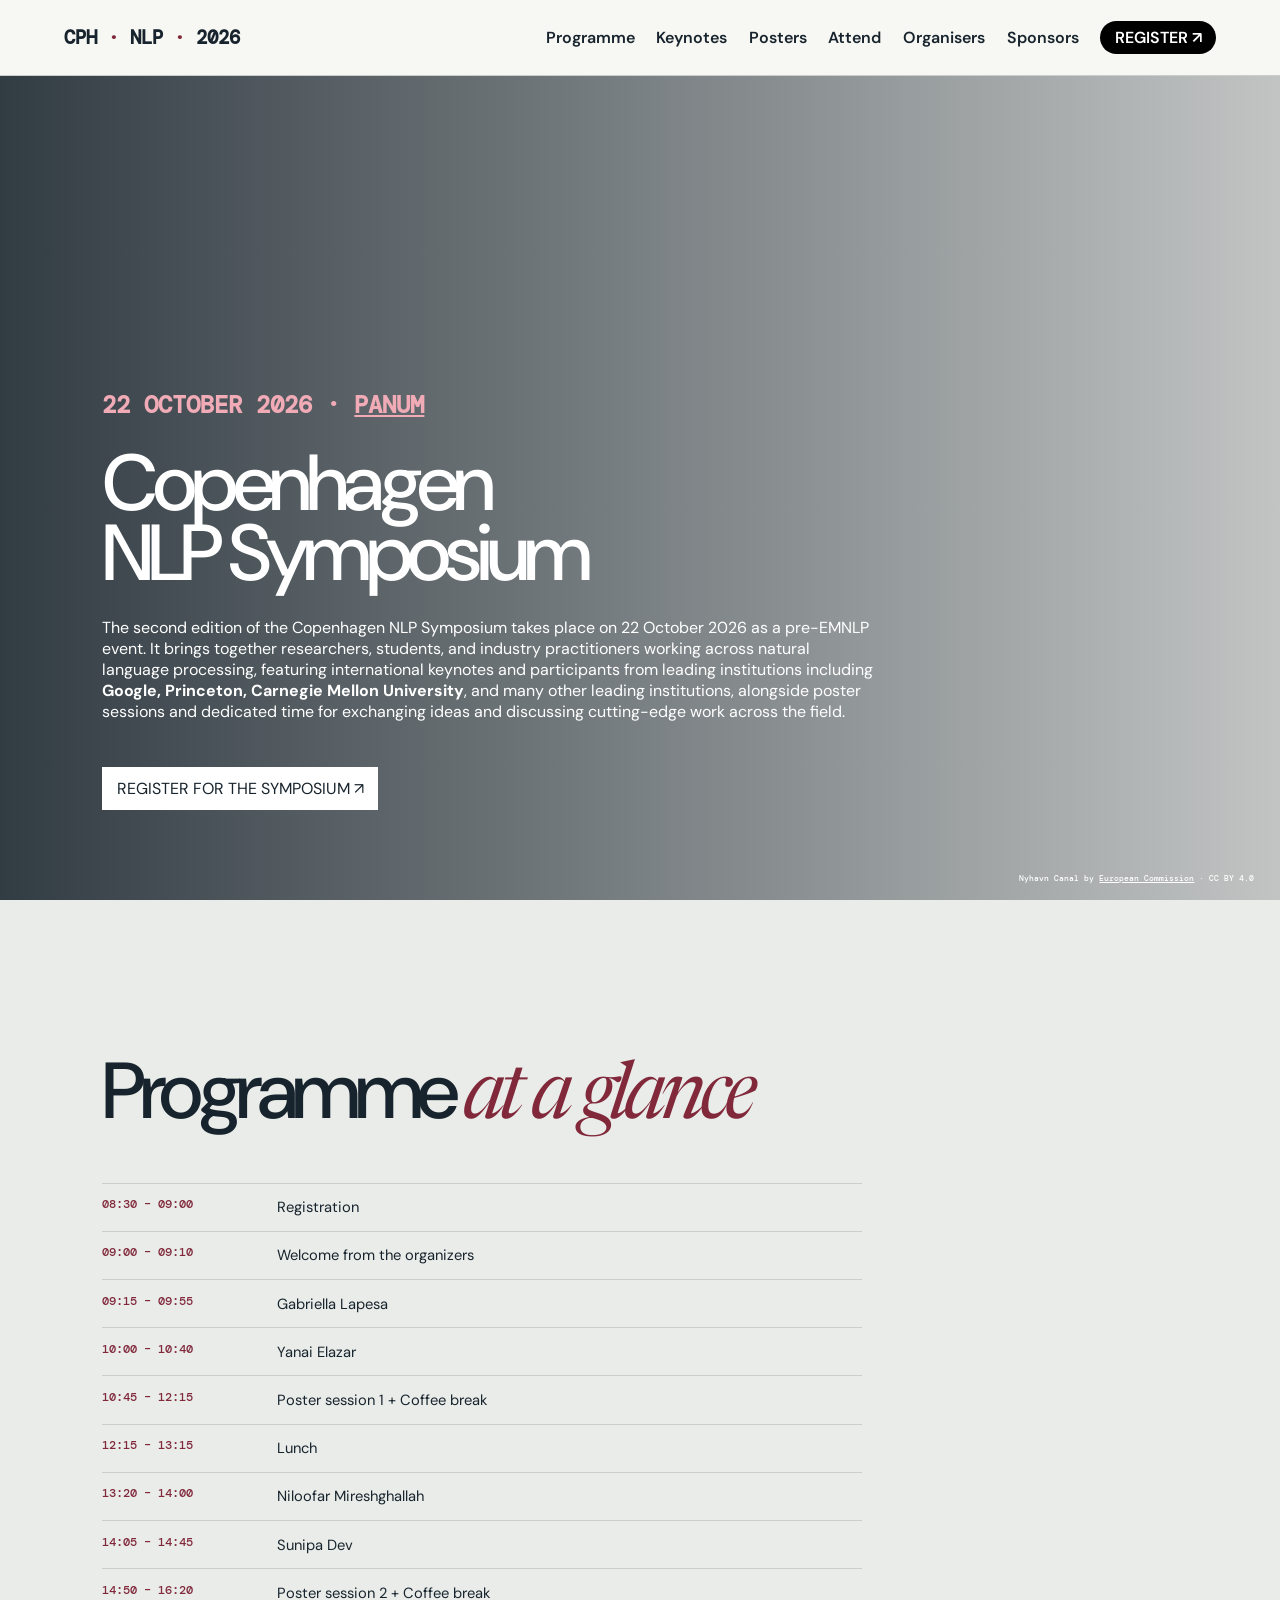
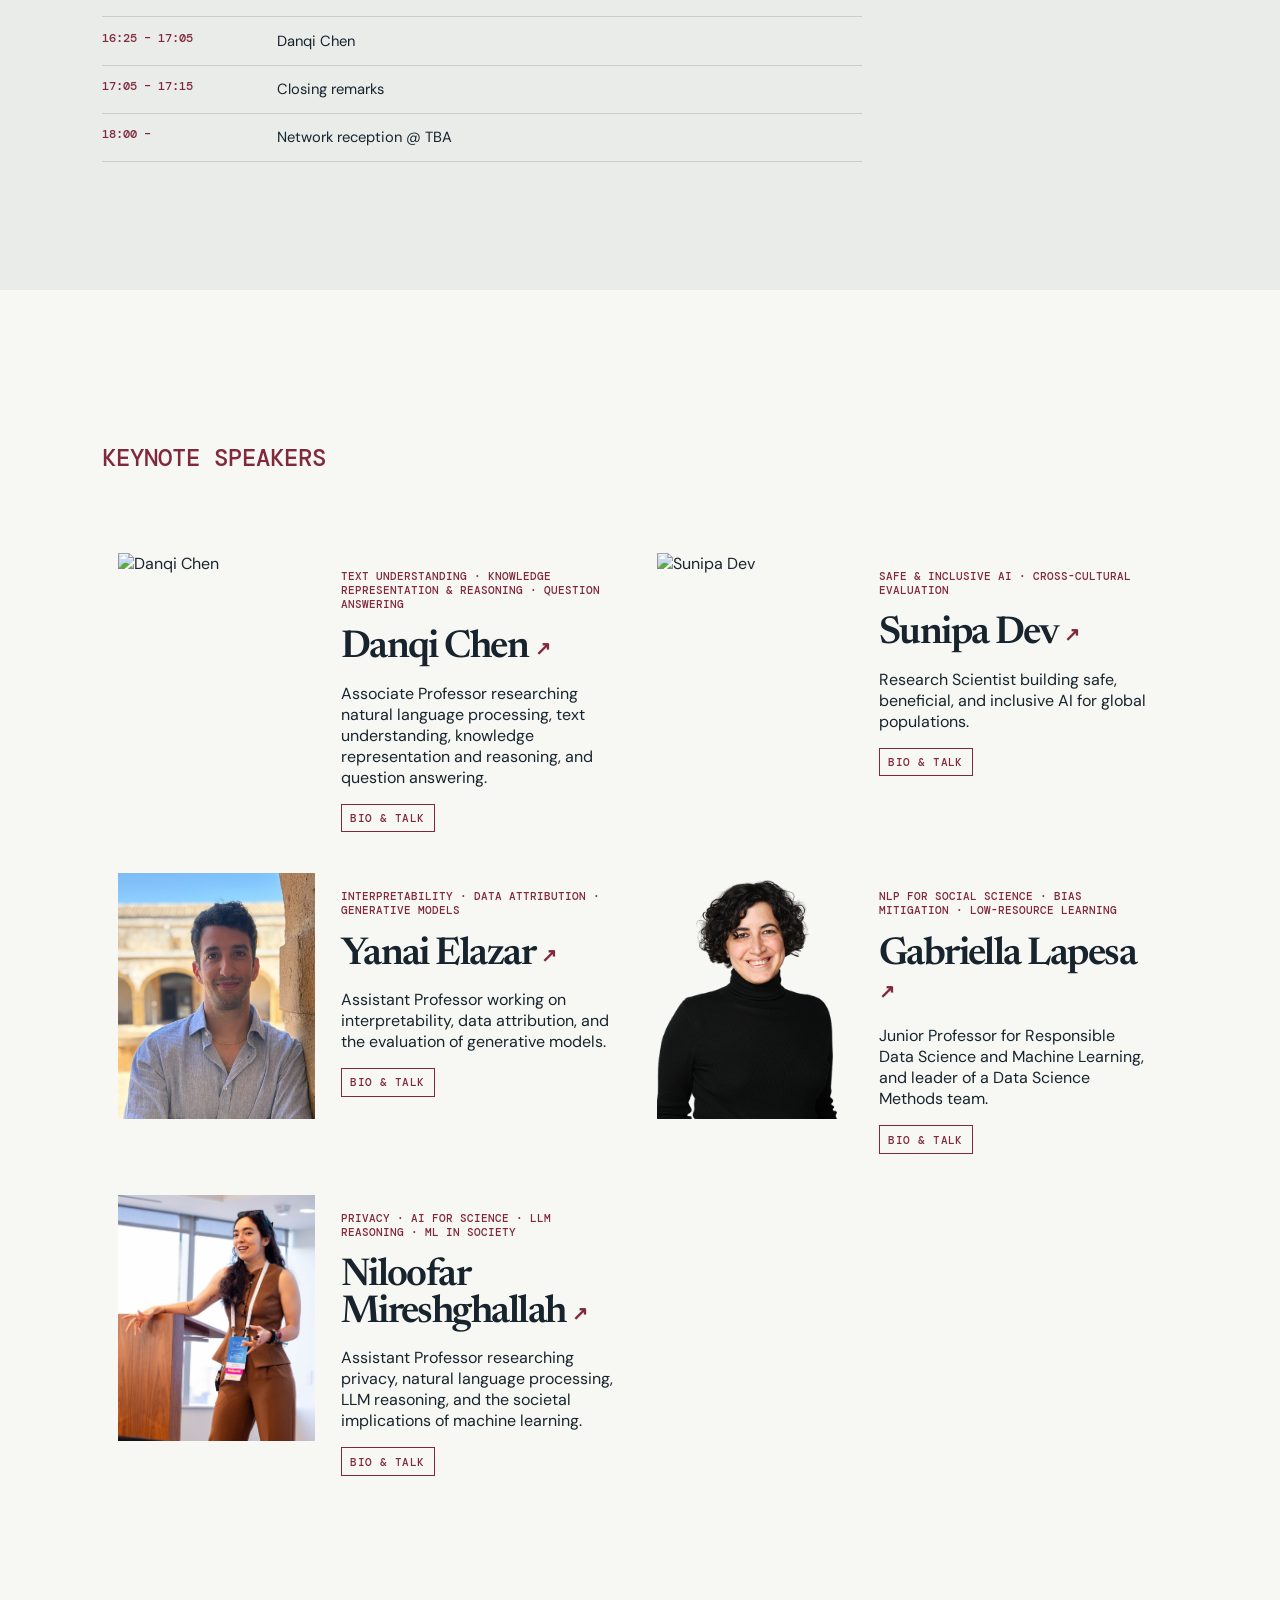
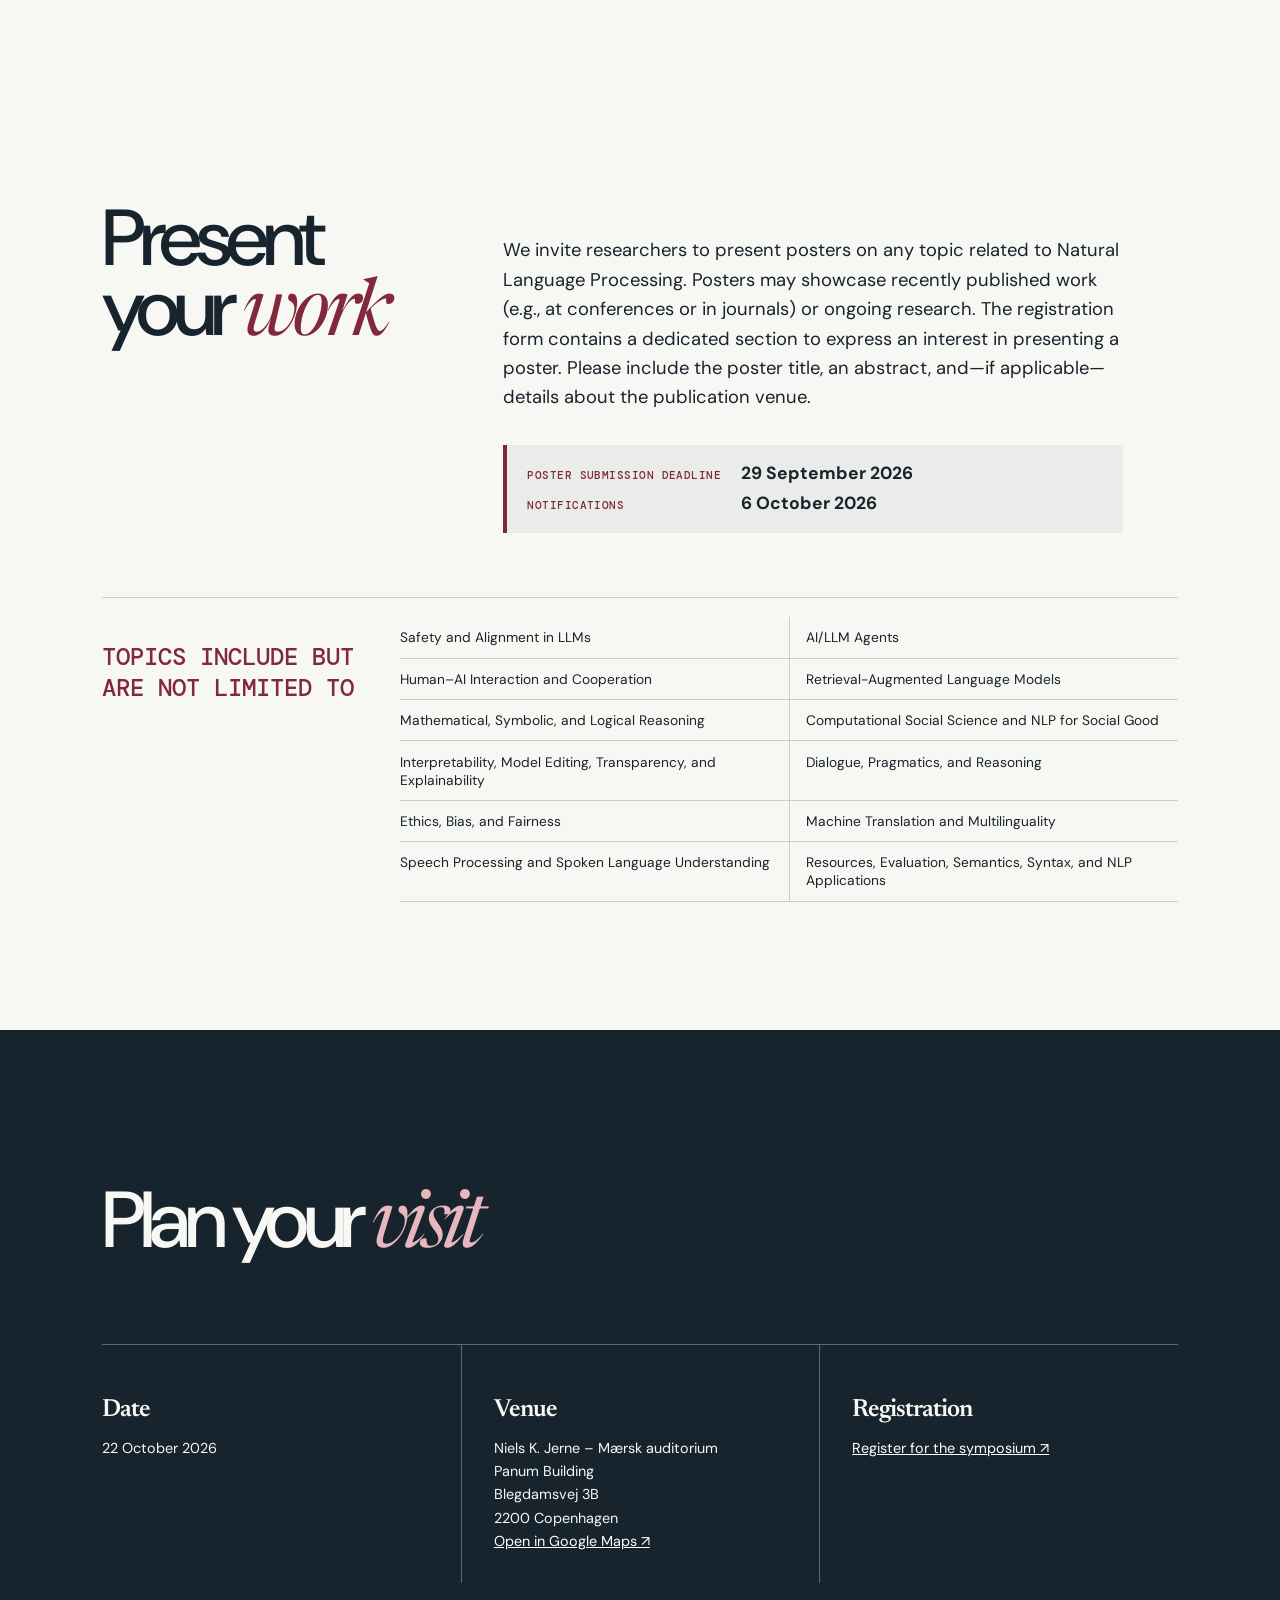
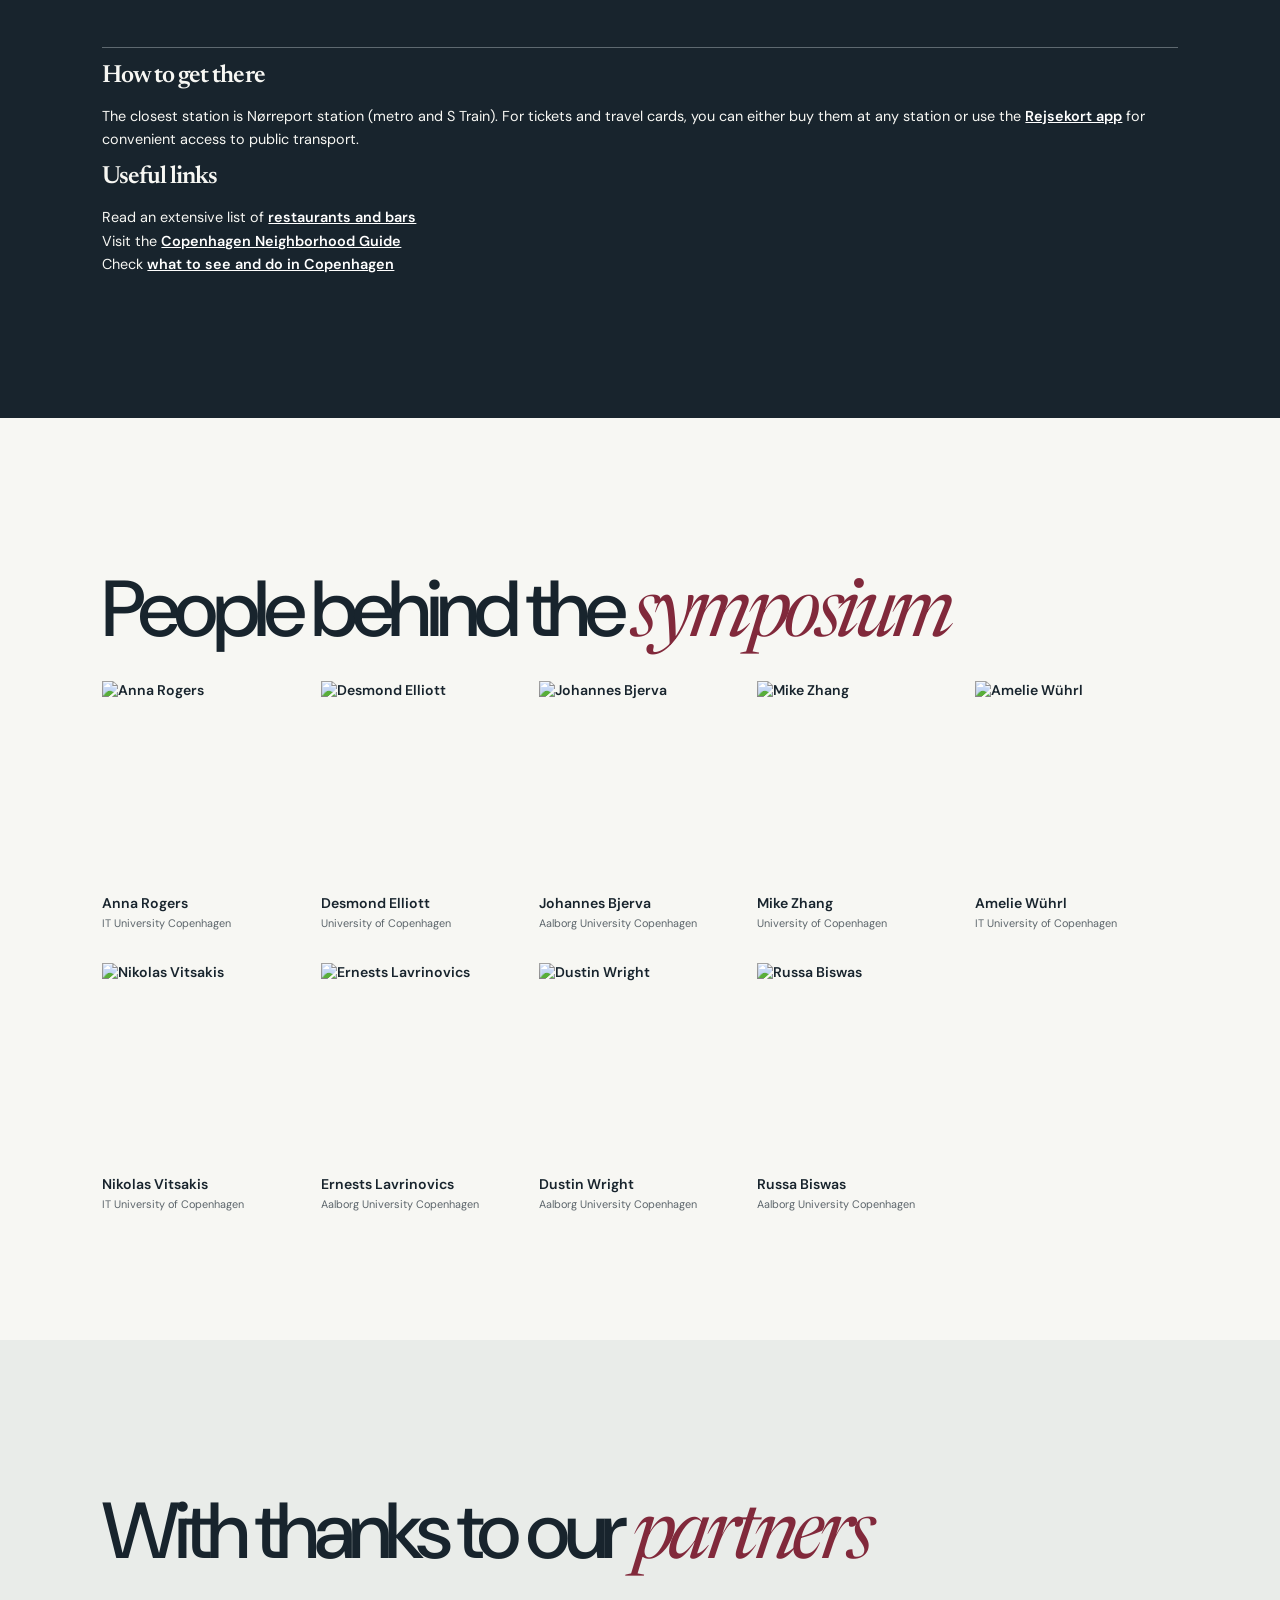
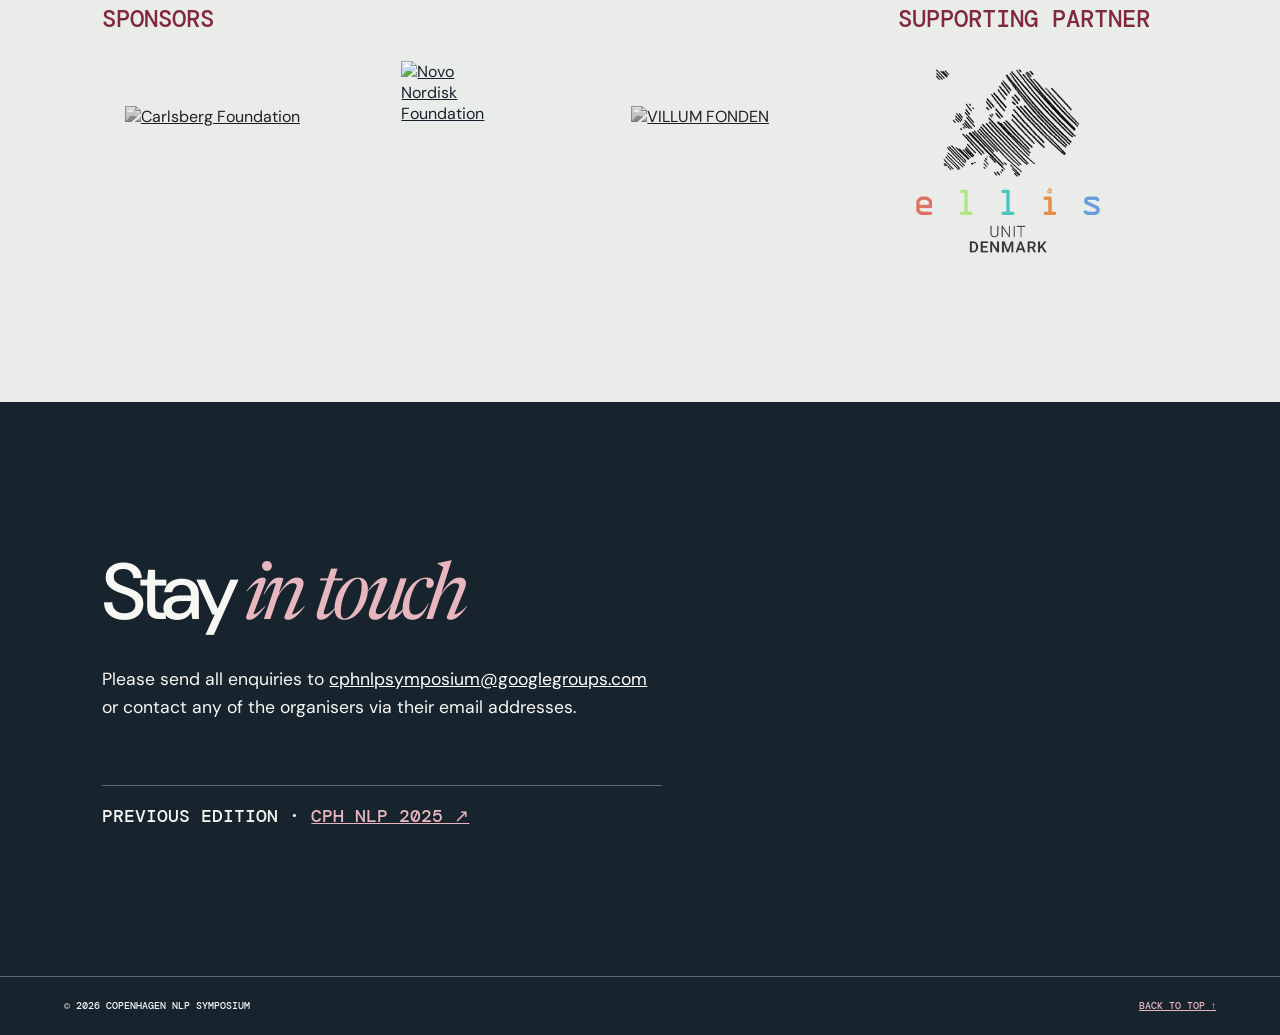
==== commit af0b7a8a: "Update symposium programme" ====
--- a/index.html
+++ b/index.html
@@ -15,6 +15,7 @@
 <section id="programme" class="pad pale"><p class="label"></p>
     <h2>Programme <em>at a glance</em></h2>
     <div class="schedule">
+        <p><b>08:30 – 09:00</b> Registration</p>
         <p><b>09:00 – 09:10</b> Welcome from the organizers</p>
         <p><b>09:15 – 09:55</b> Gabriella Lapesa</p>
         <p><b>10:00 – 10:40</b> Yanai Elazar</p>
@@ -24,7 +25,8 @@
         <p><b>14:05 – 14:45</b> Sunipa Dev</p>
         <p><b>14:50 – 16:20</b> Poster session 2 + Coffee break</p>
         <p><b>16:25 – 17:05</b> Danqi Chen</p>
-        <p><b>17:05 – 18:00</b> Closing remarks and networking reception</p>
+        <p><b>17:05 – 17:15</b> Closing remarks</p>
+        <p><b>18:00 –</b> Network reception @ TBA</p>
     </div></section>
 <section id="keynotes" class="pad"><p class="label">Keynote speakers</p>
     <div class="keynotes">
